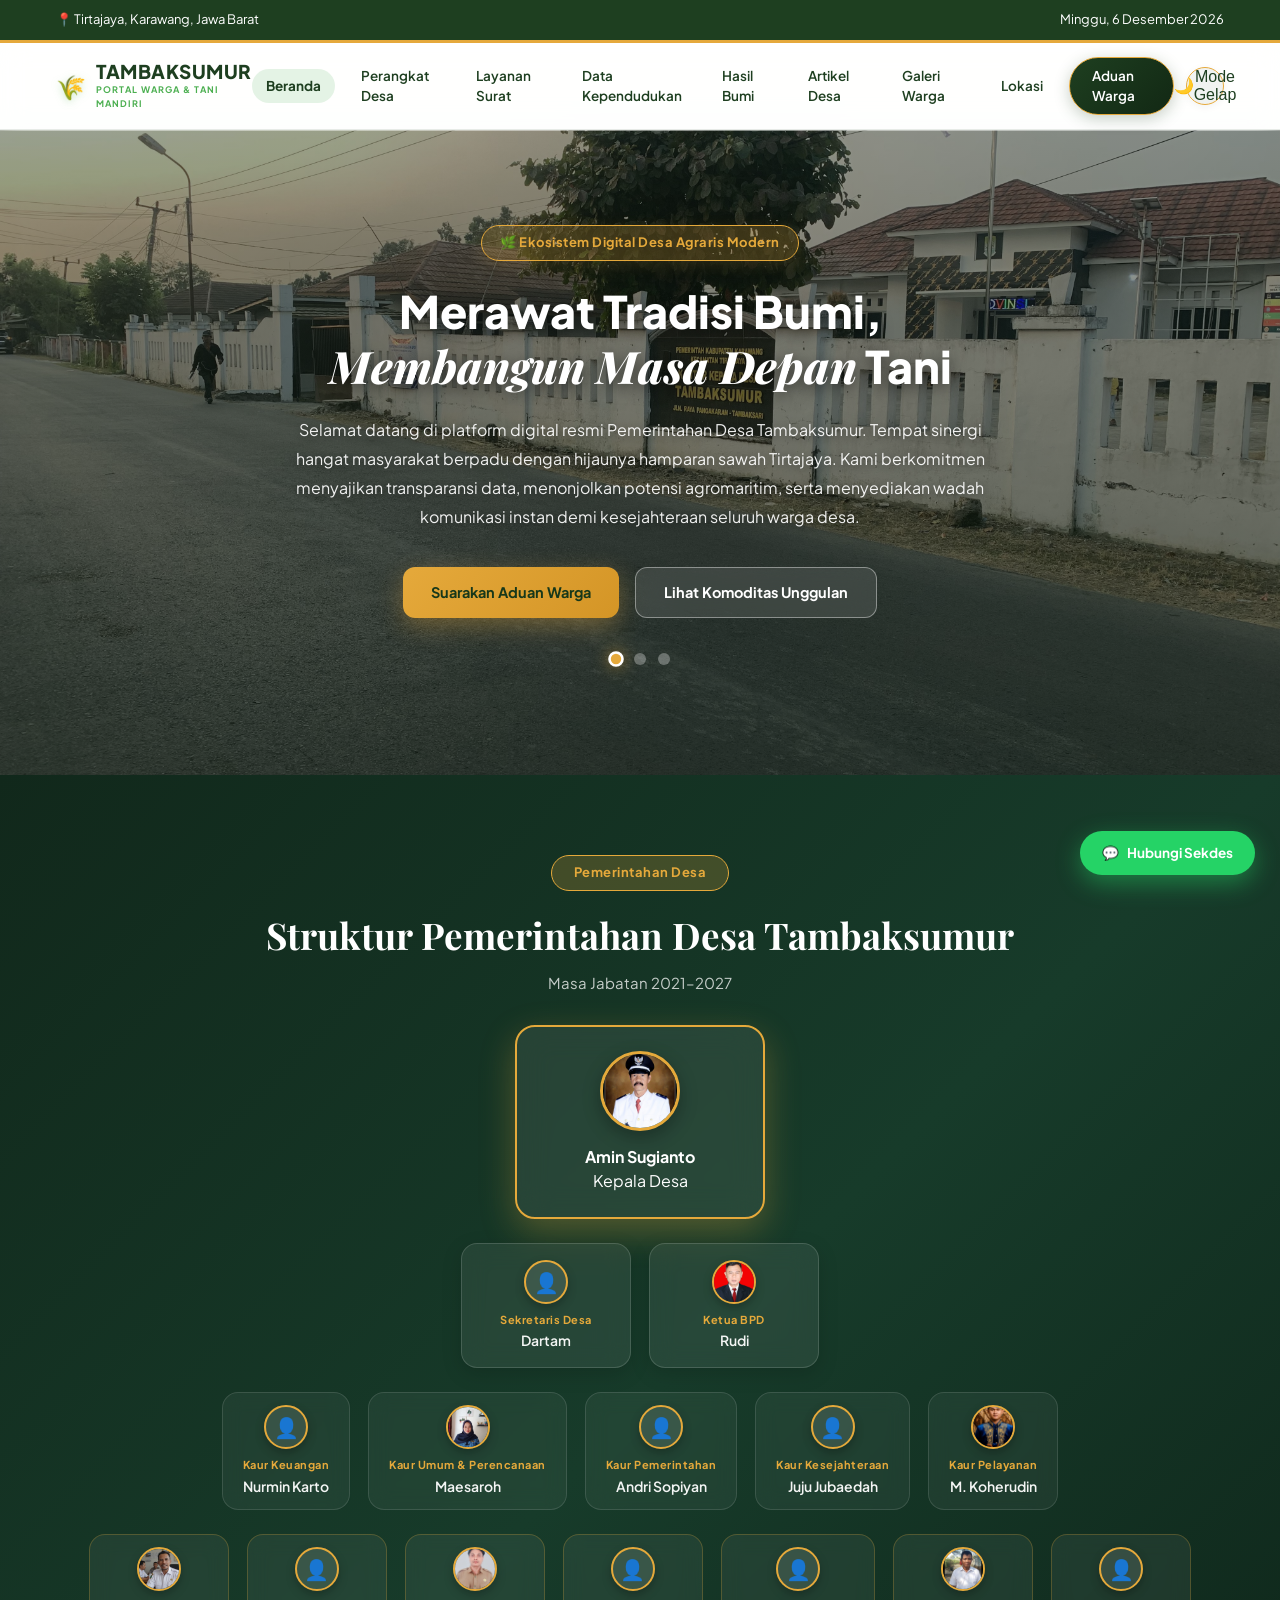
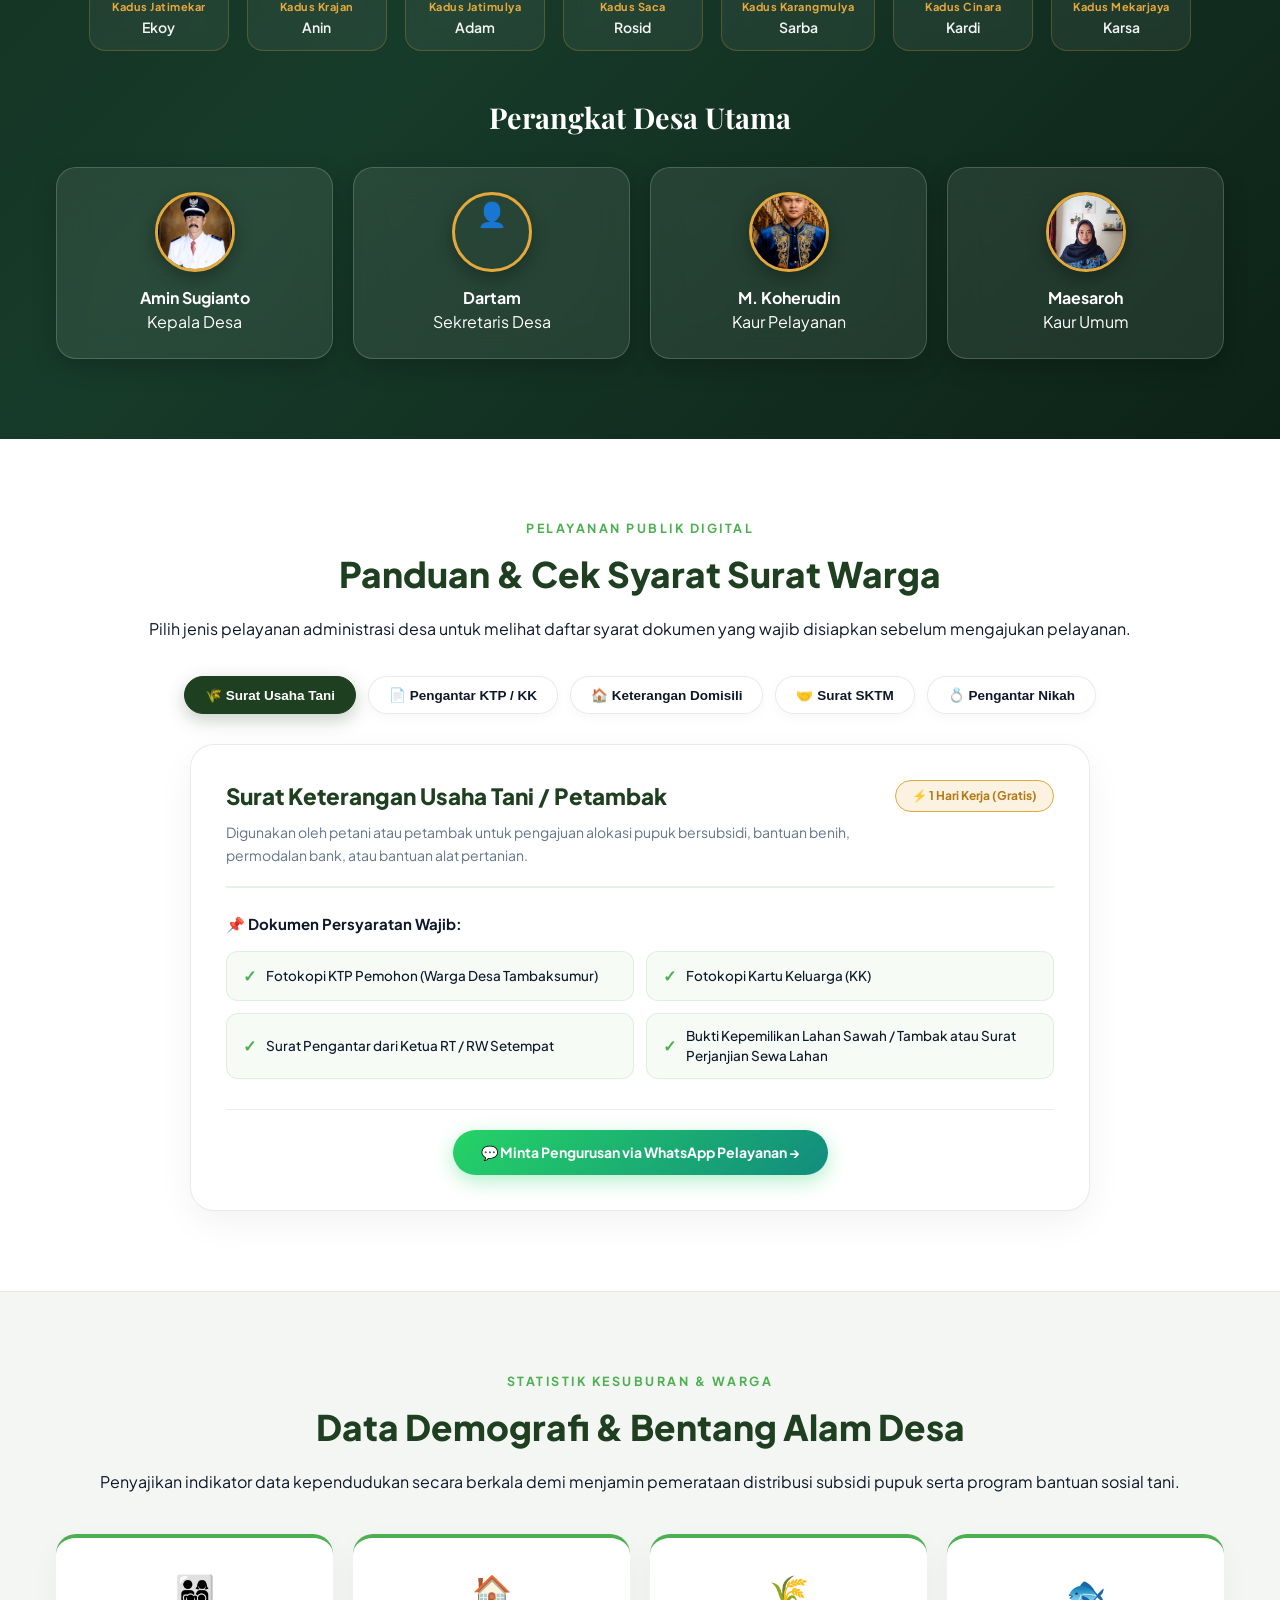
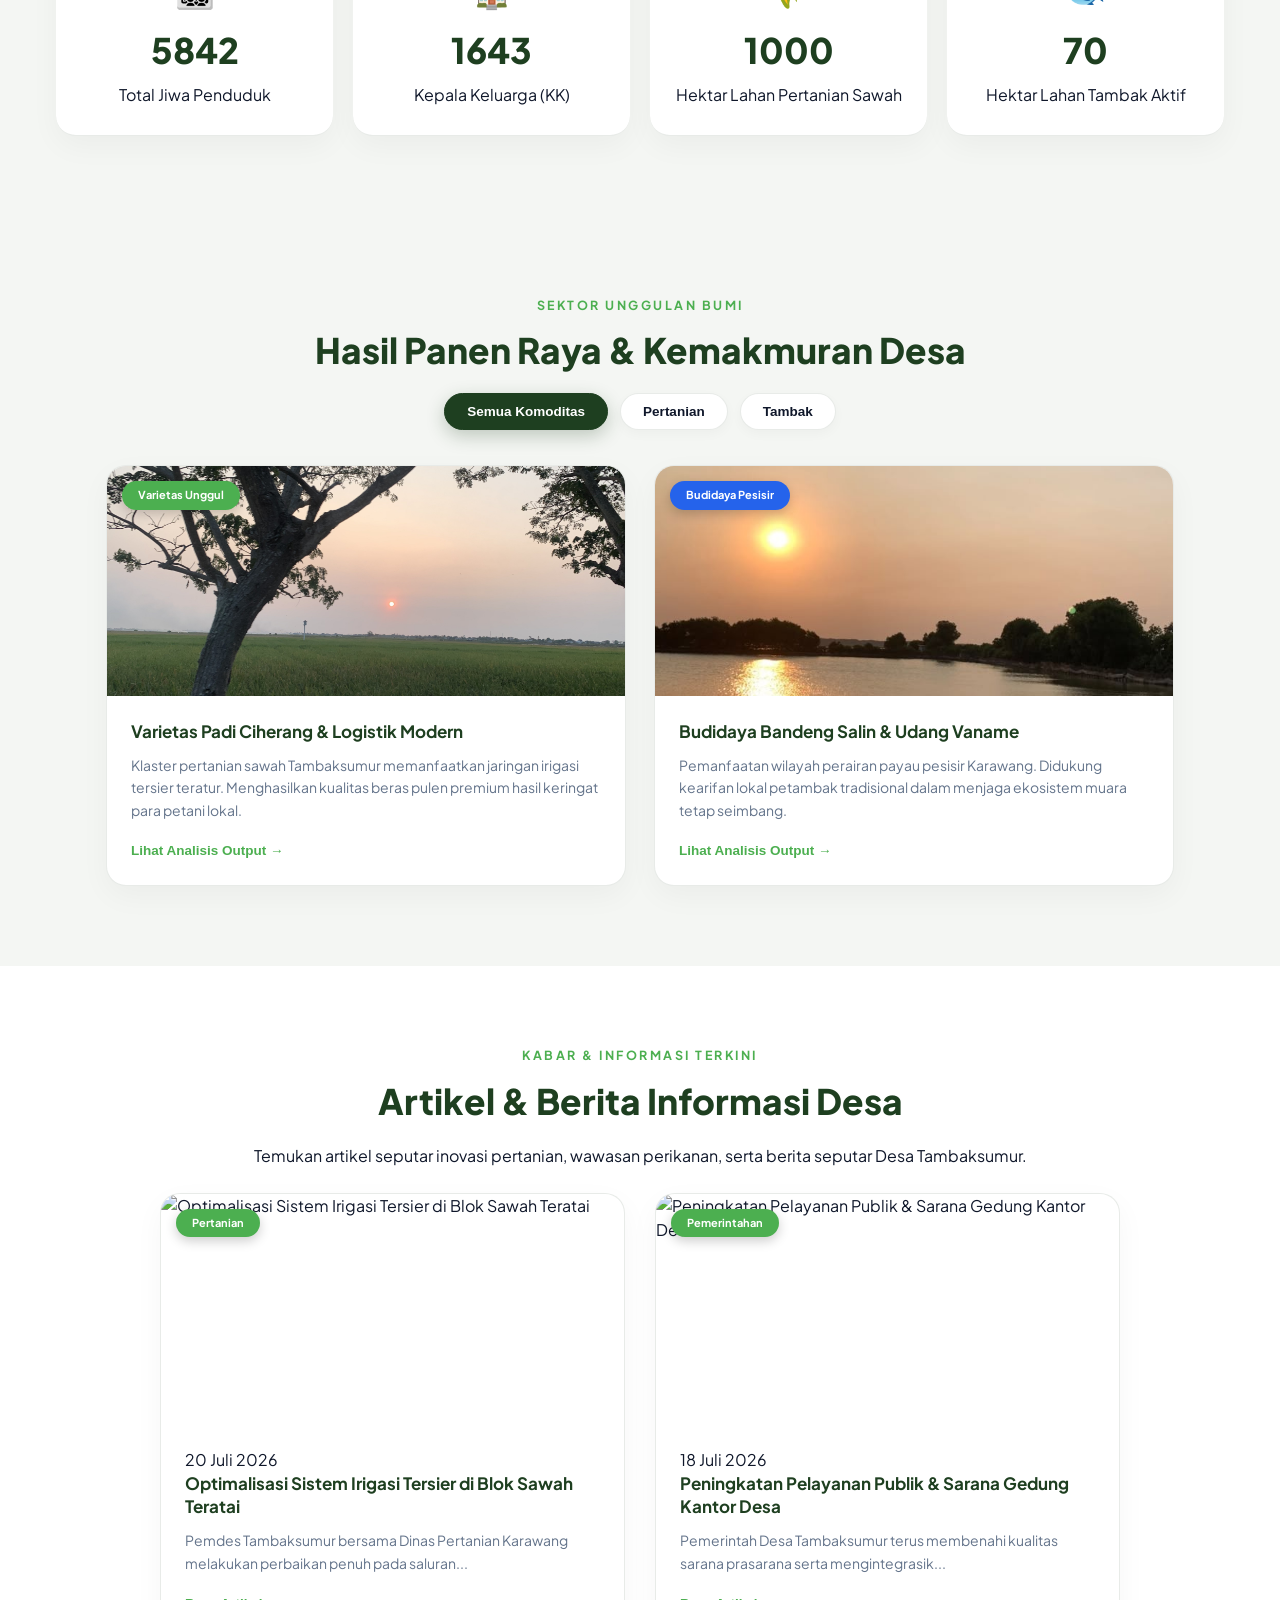
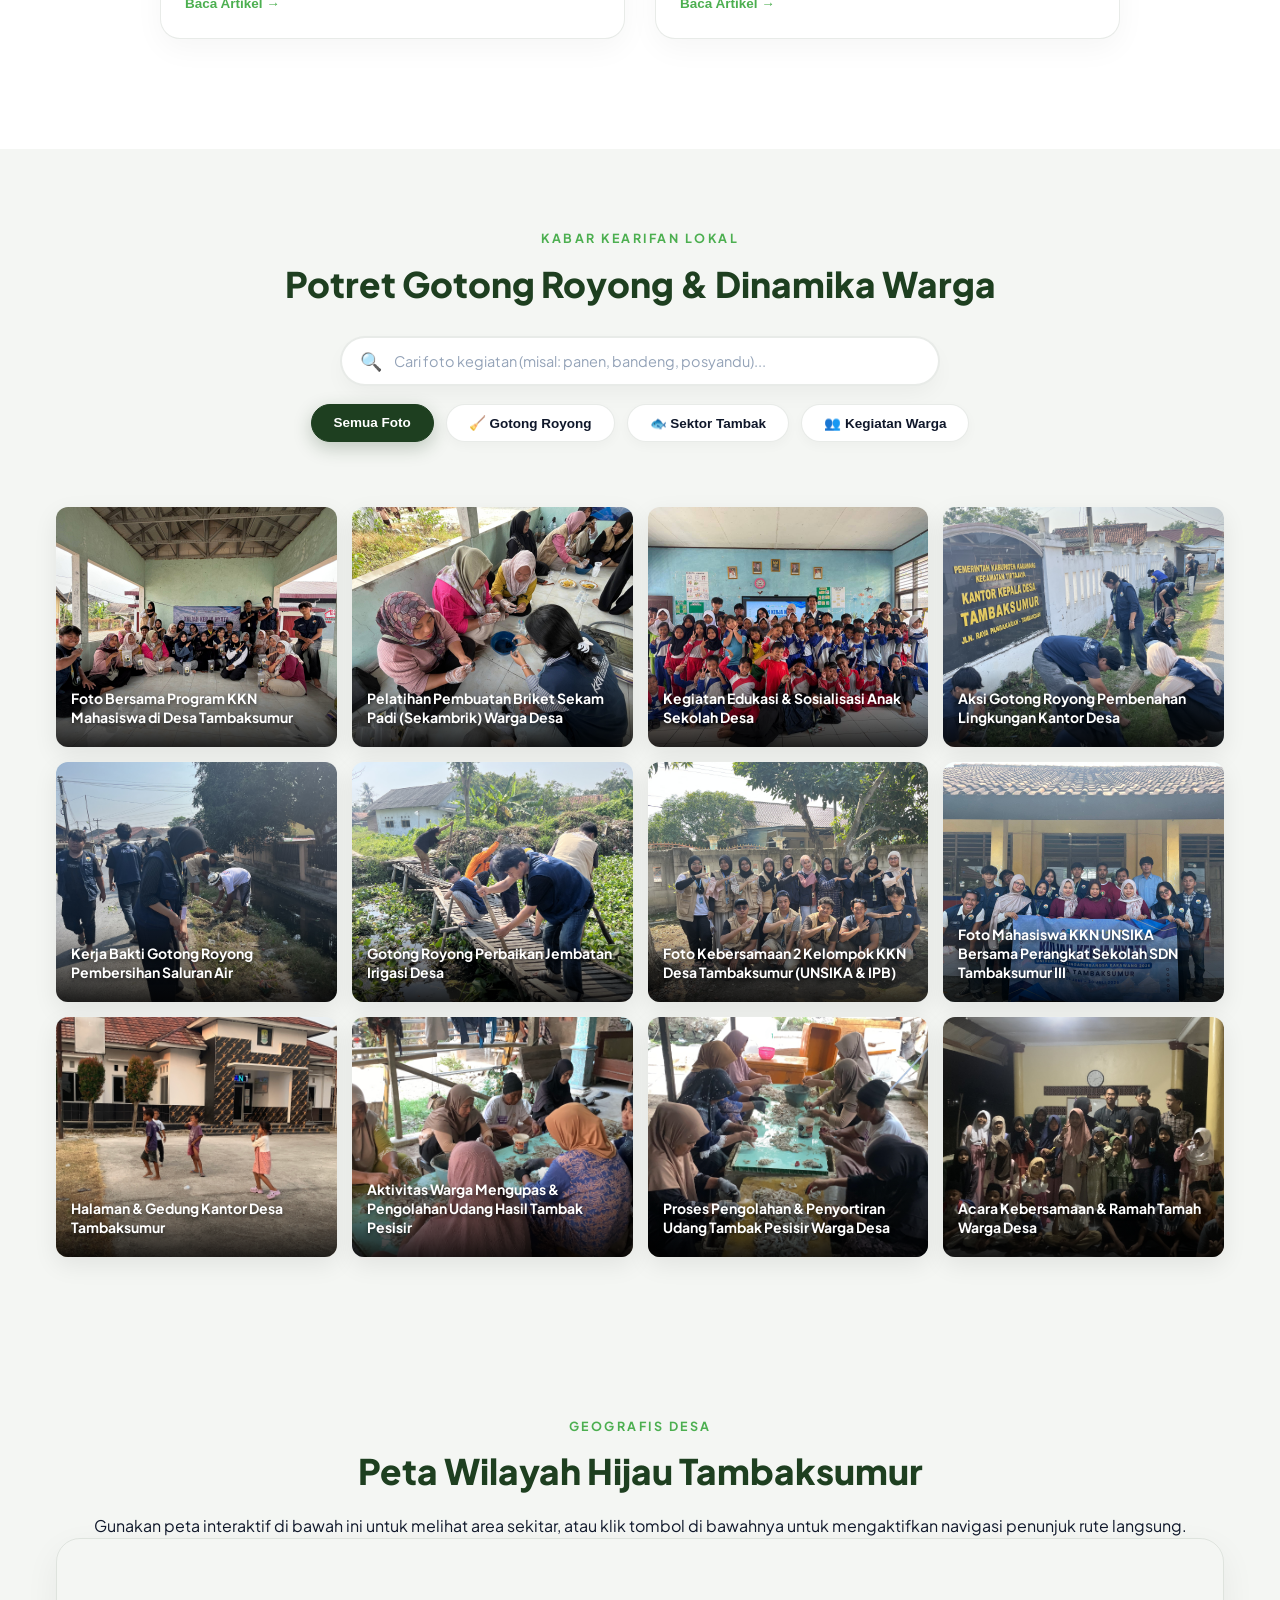
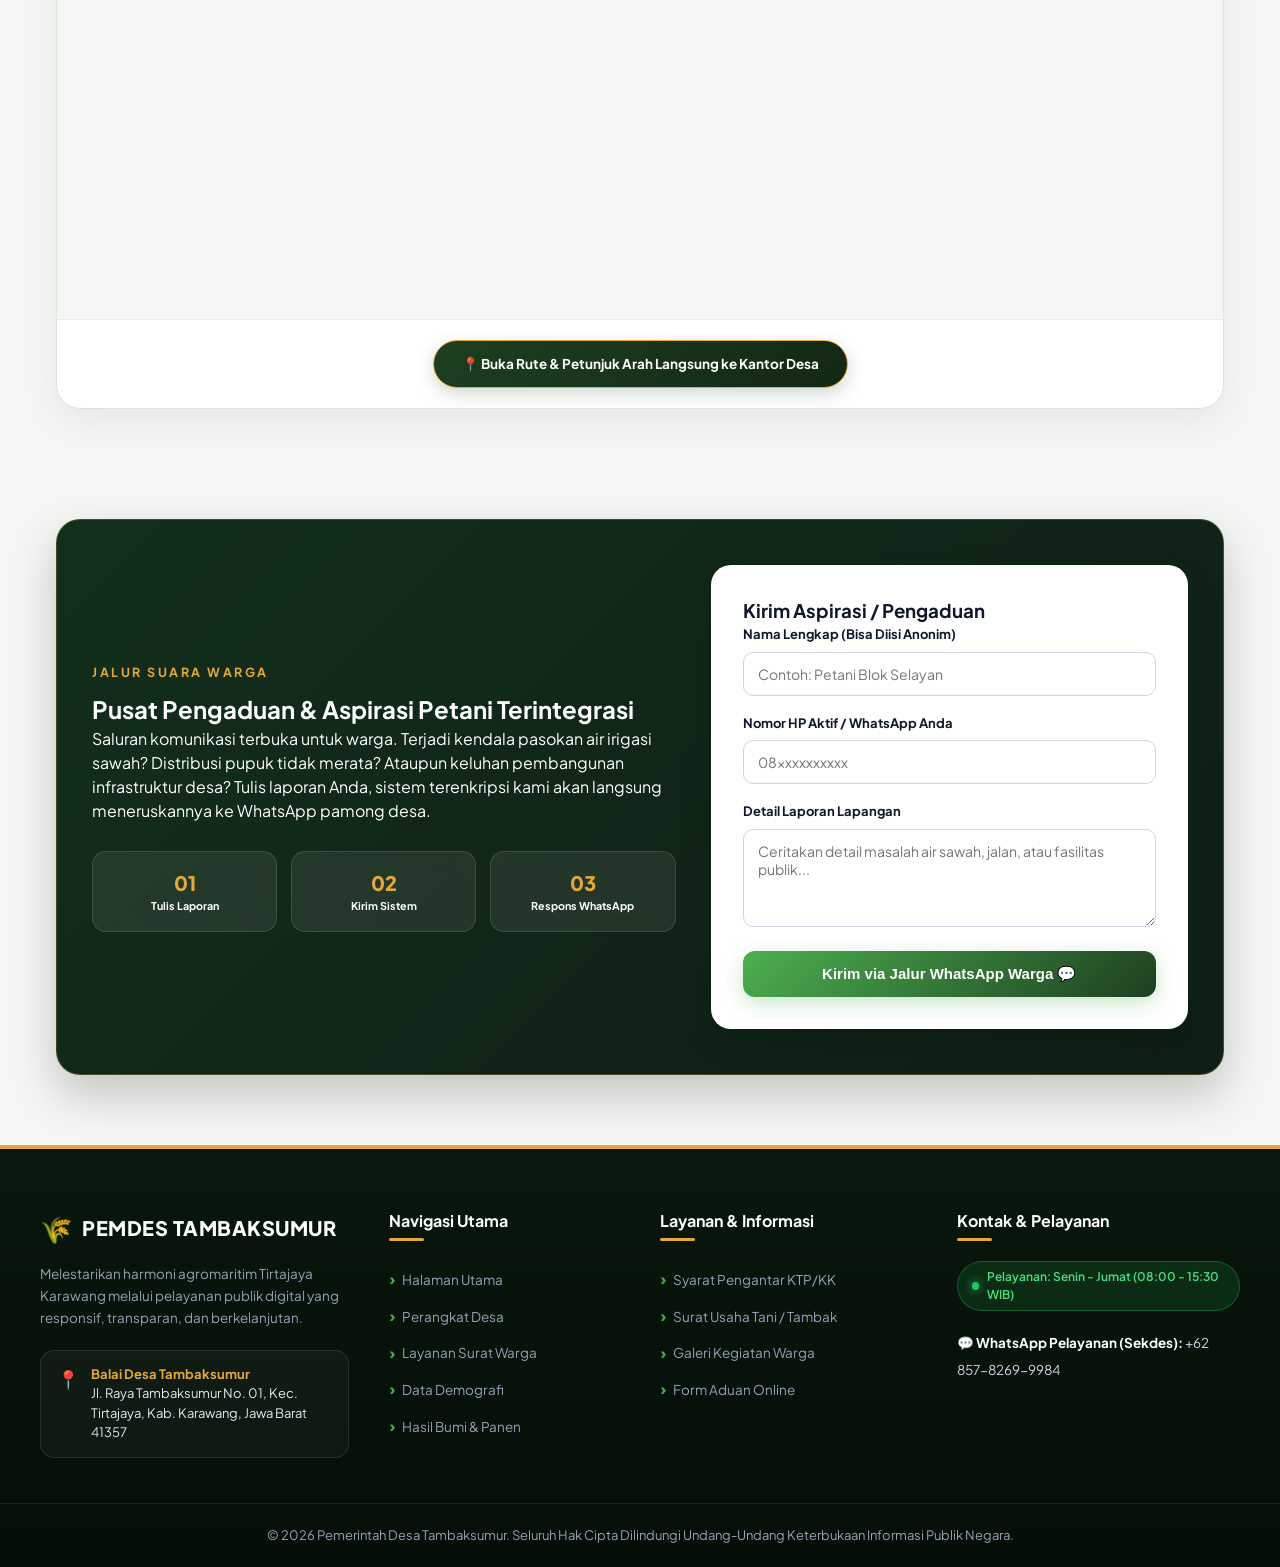
==== index.html @ cfa1c32f "Website Desa Tambaksumur" ====
<!DOCTYPE html>
<html lang="id">
<head>
    <meta charset="UTF-8">
    <meta name="viewport" content="width=device-width, initial-scale=1.0">
    <title>Portal Resmi Desa Tambaksumur Karawang - Informasi & Pelayanan Publik</title>
    <link rel="icon" type="image/png" href="favicon.png">

    <!-- META SEO UTAMA -->
    <meta name="title" content="Portal Resmi Desa Tambaksumur Karawang - Informasi & Pelayanan Publik">
    <meta name="description" content="Website Resmi Pemerintah Desa Tambaksumur, Kecamatan Tirtajaya, Kabupaten Karawang. Informasi pelayanan publik, statistik kependudukan, hasil bumi pertanian & tambak, serta layanan aduan warga instan.">
    <meta name="keywords" content="Desa Tambaksumur, Tambaksumur Tirtajaya, Karawang, Portal Desa, Pemerintah Desa Tambaksumur, Berita Desa, Hasil Tani, Tambak Bandeng, Aduan Warga Karawang">
    <meta name="robots" content="index, follow">
    <meta name="author" content="Pemerintah Desa Tambaksumur">
    <link rel="canonical" href="https://tambaksumur.desa.id/">
    <meta name="theme-color" content="#1e3f20">

    <!-- OPEN GRAPH / FACEBOOK / WHATSAPP -->
    <meta property="og:type" content="website">
    <meta property="og:url" content="https://tambaksumur.desa.id/">
    <meta property="og:title" content="Portal Resmi Desa Tambaksumur Karawang - Mandiri & Berkelanjutan">
    <meta property="og:description" content="Website Resmi Desa Tambaksumur, Tirtajaya, Karawang. Portal layanan warga, potensi pertanian & tambak, serta aduan warga online.">
    <meta property="og:image" content="asset/pesawahan-web desa.jpg">
    <meta property="og:site_name" content="Portal Pemdes Tambaksumur">
    <meta property="og:locale" content="id_ID">

    <!-- TWITTER CARDS -->
    <meta name="twitter:card" content="summary_large_image">
    <meta name="twitter:url" content="https://tambaksumur.desa.id/">
    <meta name="twitter:title" content="Portal Resmi Desa Tambaksumur Karawang">
    <meta name="twitter:description" content="Website Resmi Desa Tambaksumur, Tirtajaya, Karawang. Portal layanan warga, potensi pertanian & tambak, serta aduan warga online.">
    <meta name="twitter:image" content="asset/pesawahan-web desa.jpg">

    <!-- JSON-LD STRUCTURED DATA (SCHEMA.ORG) -->
    <script type="application/ld+json">
    {
      "@context": "https://schema.org",
      "@type": "GovernmentOrganization",
      "name": "Pemerintah Desa Tambaksumur",
      "alternateName": "Pemdes Tambaksumur",
      "url": "https://tambaksumur.desa.id",
      "logo": "https://tambaksumur.desa.id/asset/pesawahan-web%20desa.jpg",
      "description": "Portal resmi Pemerintah Desa Tambaksumur, Kecamatan Tirtajaya, Kabupaten Karawang, Jawa Barat.",
      "address": {
        "@type": "PostalAddress",
        "streetAddress": "Jl. Raya Tambaksumur No. 1",
        "addressLocality": "Tirtajaya",
        "addressRegion": "Karawang",
        "postalCode": "41357",
        "addressCountry": "ID"
      },
      "geo": {
        "@type": "GeoCoordinates",
        "latitude": -6.0645,
        "longitude": 107.2412
      },
      "contactPoint": {
        "@type": "ContactPoint",
        "telephone": "+62-851-5811-0863",
        "contactType": "customer service",
        "availableLanguage": "Indonesian"
      }
    }
    </script>

    <!-- Hubungkan ke CSS Eksternal -->
    <link rel="stylesheet" href="style.css">
    <!-- Google Fonts -->
    <link rel="preconnect" href="https://fonts.googleapis.com">
    <link rel="preconnect" href="https://fonts.gstatic.com" crossorigin>
    <link href="https://fonts.googleapis.com/css2?family=Plus+Jakarta+Sans:wght@300;400;500;600;700;800&family=Playfair+Display:ital,wght@0,600;1,400&display=swap" rel="stylesheet">
</head>
<body>

    <!-- 1. INITIAL PAGE LOADING ANIMATION OVERLAY -->
    <div id="page-loader" class="page-loader-overlay">
        <div class="loader-spinner"></div>
        <p>Memuat Portal Desa Tambaksumur...</p>
    </div>

    <!-- TOP MINI BAR -->
    <div class="top-bar">
        <div class="container container-flex">
            <div class="top-info">
                <span>📍 Tirtajaya, Karawang, Jawa Barat</span>
            </div>
            <div class="top-date" id="live-date">Rabu, 22 Juli 2026</div>
        </div>
    </div>

    <!-- MAIN NAVIGATION (STICKY & DARK MODE TOGGLE) -->
    <nav class="navbar" role="navigation" aria-label="Navigasi Utama">
        <div class="container container-flex">
            <a href="#home" class="logo" style="text-decoration:none;">
                <span class="logo-icon" aria-hidden="true">🌾</span>
                <div class="logo-text">
                    <span class="title">TAMBAKSUMUR</span>
                    <span class="subtitle">PORTAL WARGA & TANI MANDIRI</span>
                </div>
            </a>

            <!-- TOMBOL HAMBURGER MOBILE MENU -->
            <button class="hamburger-menu" id="hamburger-btn" aria-label="Toggle Menu Navigasi" aria-expanded="false" aria-controls="nav-menu">
                <span></span>
                <span></span>
                <span></span>
            </button>

            <ul class="nav-links" id="nav-menu">
                <li class="mobile-drawer-header display-mobile-only">
                    <div class="drawer-brand">
                        <span class="drawer-logo-icon">🌾</span>
                        <div class="drawer-brand-text">
                            <strong>PEMDES TAMBAKSUMUR</strong>
                            <small>Portal Warga & Tani Mandiri</small>
                        </div>
                    </div>
                </li>
                <li><a href="#home" class="nav-item active"><span class="nav-icon-sm">🏠</span> Beranda</a></li>
                <li><a href="#perangkat" class="nav-item"><span class="nav-icon-sm">👥</span> Perangkat Desa</a></li>
                <li><a href="#layanan" class="nav-item"><span class="nav-icon-sm">📜</span> Layanan Surat</a></li>
                <li><a href="#demografi" class="nav-item"><span class="nav-icon-sm">📊</span> Data Kependudukan</a></li>
                <li><a href="#potensi" class="nav-item"><span class="nav-icon-sm">🌾</span> Hasil Bumi</a></li>
                <li><a href="#artikel" class="nav-item"><span class="nav-icon-sm">📰</span> Artikel Desa</a></li>
                <li><a href="#kegiatan" class="nav-item"><span class="nav-icon-sm">🖼️</span> Galeri Warga</a></li>
                <li><a href="#maps-location" class="nav-item"><span class="nav-icon-sm">📍</span> Lokasi</a></li>
                <li><a href="#aduan" class="nav-item btn-nav-cta"><span class="nav-icon-sm">💬</span> Aduan Warga</a></li>
                <li class="dark-mode-item">
                    <button id="dark-mode-toggle" class="btn-dark-mode" aria-label="Toggle Dark Mode">
                        <span class="theme-icon">🌙</span> <span class="theme-text-lbl">Mode Gelap</span>
                    </button>
                </li>
            </ul>
        </div>
    </nav>



    <!-- MAIN CONTENT FOR SEO SEMANTICS -->
    <main>
    <!-- HERO SECTION WITH DYNAMIC SLIDER BACKGROUND -->
    <header id="home" class="hero-advanced">
        <div class="hero-slider-bg">
            <div class="hero-slide active" style="background-image: url('asset/hero-1.jpg');"></div>
            <div class="hero-slide" style="background-image: url('asset/hero-2.jpg');"></div>
            <div class="hero-slide" style="background-image: url('asset/hero-3.jpg');"></div>
            <div class="hero-overlay"></div>
        </div>

        <div class="container hero-content-relative">
            <div class="hero-grid">
                <div class="hero-main-text">
                    <div class="badge-advanced">🌿 Ekosistem Digital Desa Agraris Modern</div>
                    <h1>Merawat Tradisi Bumi, <br><span class="text-serif">Membangun Masa Depan</span> Tani</h1>
                    <p>Selamat datang di platform digital resmi Pemerintahan Desa Tambaksumur. Tempat sinergi hangat masyarakat berpadu dengan hijaunya hamparan sawah Tirtajaya. Kami berkomitmen menyajikan transparansi data, menonjolkan potensi agromaritim, serta menyediakan wadah komunikasi instan demi kesejahteraan seluruh warga desa.</p>
                    <div class="hero-actions-advanced">
                        <a href="#aduan" class="btn-adv btn-adv-primary">Suarakan Aduan Warga</a>
                        <a href="#potensi" class="btn-adv btn-adv-secondary">Lihat Komoditas Unggulan</a>
                    </div>
                </div>
                

            </div>

            <!-- Slider Indicator Dots & Controls -->
            <div class="hero-slider-indicators">
                <span class="hero-dot active" onclick="setHeroSlide(0)"></span>
                <span class="hero-dot" onclick="setHeroSlide(1)"></span>
                <span class="hero-dot" onclick="setHeroSlide(2)"></span>
            </div>
        </div>
    </header>

    <!-- STRUKTUR ORGANISASI PERANGKAT DESA -->
    <section id="perangkat" class="section-perangkat-tree">
        <div class="container">
            <div class="text-center" style="margin-bottom: 30px;">
                <span class="tree-pill-badge">Pemerintahan Desa</span>
                <h2 class="tree-main-title">Struktur Pemerintahan Desa Tambaksumur</h2>
                <p class="tree-sub-title">Masa Jabatan 2021–2027</p>
                <div class="tree-divider-dot"><span></span></div>
            </div>

            <div class="tree-container">
                <!-- Level 1: Kades -->
                <div class="tree-level level-top">
                    <div class="tree-card card-kades" onclick="openPerangkatModal('Amin Sugianto', 'Kepala Desa (Kades)', 'Memimpin penyelenggaraan pemerintahan desa, membina kehidupan masyarakat, serta menjaga stabilitas ketahanan pangan klaster agromaritim.', 'asset/kades-amin-sugianto.jpg', '0857-1574-5591')">
                        <div class="tree-avatar">
                            <img src="asset/kades-amin-sugianto.jpg" alt="Foto Amin Sugianto">
                        </div>
                        <h4>Amin Sugianto</h4>
                        <span class="role-sub">Kepala Desa</span>
                    </div>
                </div>

                <!-- Level 2: Sekdes & BPD -->
                <div class="tree-level level-mid-2">
                    <div class="tree-box-small" onclick="openPerangkatModal('Dartam', 'Sekretaris Desa (Sekdes)', 'Bertanggung jawab atas administrasi umum, penyusunan anggaran desa, serta integrasi sistem birokrasi digital online.', '', '0857-8269-9984')">
                        <div class="tree-box-avatar"><span class="placeholder-icon">👤</span></div>
                        <span class="role-head">Sekretaris Desa</span>
                        <h5 class="person-name">Dartam</h5>
                    </div>
                    <div class="tree-box-small" onclick="openPerangkatModal('Rudi', 'Ketua BPD', 'Memimpin fungsi legislasi desa, pengawasan kinerja pemerintah desa, serta penampungan aspirasi warga.', 'asset/ketua-bpd.jpg', '0856-7637-379')">
                        <div class="tree-box-avatar"><img src="asset/ketua-bpd.jpg" alt="Foto Rudi"></div>
                        <span class="role-head">Ketua BPD</span>
                        <h5 class="person-name">Rudi</h5>
                    </div>
                </div>

                <!-- Level 3: Kaur & Kasi -->
                <div class="tree-level level-mid-3">
                    <div class="tree-box-tiny" onclick="openPerangkatModal('Nurmin Karto', 'Kaur Keuangan', 'Mengelola urusan administrasi keuangan desa, pelaporan pajak, serta transparansi dana desa secara akuntabel.', '', '0857-1606-0378')">
                        <div class="tree-box-avatar"><span class="placeholder-icon">👤</span></div>
                        <span class="role-head">Kaur Keuangan</span>
                        <h5 class="person-name">Nurmin Karto</h5>
                    </div>
                    <div class="tree-box-tiny" onclick="openPerangkatModal('Maesaroh', 'Kaur Umum & Perencanaan', 'Menyusun rencana pembangunan jangka menengah desa (RPJMDes) serta pemetaan infrastruktur pertanian.', 'asset/kaur-umum.jpg', '0857-1800-8598')">
                        <div class="tree-box-avatar"><img src="asset/kaur-umum.jpg" alt="Foto Maesaroh"></div>
                        <span class="role-head">Kaur Umum & Perencanaan</span>
                        <h5 class="person-name">Maesaroh</h5>
                    </div>
                    <div class="tree-box-tiny" onclick="openPerangkatModal('Andri Sopiyan', 'Kaur Pemerintahan', 'Mengelola urusan administrasi tata pemerintahan desa dan ketertiban.', '', '0858-4634-4375')">
                        <div class="tree-box-avatar"><span class="placeholder-icon">👤</span></div>
                        <span class="role-head">Kaur Pemerintahan</span>
                        <h5 class="person-name">Andri Sopiyan</h5>
                    </div>
                    <div class="tree-box-tiny" onclick="openPerangkatModal('Juju Jubaedah', 'Kaur Kesejahteraan', 'Mengelola program bantuan sosial dan kesejahteraan warga tani.', '', '0815-7462-6369')">
                        <div class="tree-box-avatar"><span class="placeholder-icon">👤</span></div>
                        <span class="role-head">Kaur Kesejahteraan</span>
                        <h5 class="person-name">Juju Jubaedah</h5>
                    </div>
                    <div class="tree-box-tiny" onclick="openPerangkatModal('M. Koherudin', 'Kaur Pelayanan', 'Melayani kebutuhan administrasi dan kependudukan warga desa.', 'asset/kaur-pelayanan.jpg', '0857-1800-6193')">
                        <div class="tree-box-avatar"><img src="asset/kaur-pelayanan.jpg" alt="Foto M. Koherudin"></div>
                        <span class="role-head">Kaur Pelayanan</span>
                        <h5 class="person-name">M. Koherudin</h5>
                    </div>
                </div>

                <!-- Level 4: 7 Wilayah Kadus (Kepala Dusun) -->
                <div class="tree-level level-bottom">
                    <div class="tree-box-tiny box-dusun" onclick="openPerangkatModal('Ekoy', 'Kadus Jatimekar', 'Mengayomi dan memimpin pelayanan kependudukan serta pembangunan wilayah Dusun Jatimekar.', 'asset/kadus-jatimekar.jpg', '0857-1010-7166')">
                        <div class="tree-box-avatar"><img src="asset/kadus-jatimekar.jpg" alt="Foto Ekoy"></div>
                        <span class="role-head">Kadus Jatimekar</span>
                        <h5 class="person-name">Ekoy</h5>
                    </div>
                    <div class="tree-box-tiny box-dusun" onclick="openPerangkatModal('Anin', 'Kadus Krajan', 'Mengayomi dan memimpin pelayanan kependudukan serta pembangunan wilayah Dusun Krajan.', '', '0857-1673-3255')">
                        <div class="tree-box-avatar"><span class="placeholder-icon">👤</span></div>
                        <span class="role-head">Kadus Krajan</span>
                        <h5 class="person-name">Anin</h5>
                    </div>
                    <div class="tree-box-tiny box-dusun" onclick="openPerangkatModal('Adam', 'Kadus Jatimulya', 'Mengayomi dan memimpin pelayanan kependudukan serta pembangunan wilayah Dusun Jatimulya.', 'asset/kadus-jatimulya.jpg', '0856-9168-9659')">
                        <div class="tree-box-avatar"><img src="asset/kadus-jatimulya.jpg" alt="Foto Adam"></div>
                        <span class="role-head">Kadus Jatimulya</span>
                        <h5 class="person-name">Adam</h5>
                    </div>
                    <div class="tree-box-tiny box-dusun" onclick="openPerangkatModal('Rosid', 'Kadus Saca', 'Mengayomi dan memimpin pelayanan kependudukan serta pembangunan wilayah Dusun Saca.', '', '0857-7096-4402')">
                        <div class="tree-box-avatar"><span class="placeholder-icon">👤</span></div>
                        <span class="role-head">Kadus Saca</span>
                        <h5 class="person-name">Rosid</h5>
                    </div>
                    <div class="tree-box-tiny box-dusun" onclick="openPerangkatModal('Sarba', 'Kadus Karangmulya', 'Mengayomi dan memimpin pelayanan kependudukan serta pembangunan wilayah Dusun Karangmulya.', '', '0858-7076-9436')">
                        <div class="tree-box-avatar"><span class="placeholder-icon">👤</span></div>
                        <span class="role-head">Kadus Karangmulya</span>
                        <h5 class="person-name">Sarba</h5>
                    </div>
                    <div class="tree-box-tiny box-dusun" onclick="openPerangkatModal('Kardi', 'Kadus Cinara', 'Mengayomi dan memimpin pelayanan kependudukan serta pembangunan wilayah Dusun Cinara.', 'asset/kadus-cinara.jpg', '0857-1016-9023')">
                        <div class="tree-box-avatar"><img src="asset/kadus-cinara.jpg" alt="Foto Kardi"></div>
                        <span class="role-head">Kadus Cinara</span>
                        <h5 class="person-name">Kardi</h5>
                    </div>
                    <div class="tree-box-tiny box-dusun" onclick="openPerangkatModal('Karsa', 'Kadus Mekarjaya', 'Mengayomi dan memimpin pelayanan kependudukan serta pembangunan wilayah Dusun Mekarjaya.', '', '0815-7481-8160')">
                        <div class="tree-box-avatar"><span class="placeholder-icon">👤</span></div>
                        <span class="role-head">Kadus Mekarjaya</span>
                        <h5 class="person-name">Karsa</h5>
                    </div>
                </div>
            </div>

            <div class="perangkat-bottom-section">
                <h3 class="tree-secondary-title text-center">Perangkat Desa Utama</h3>
                
                <div class="perangkat-cards-row">
                    <div class="tree-card card-horizontal" onclick="openPerangkatModal('Amin Sugianto', 'Kepala Desa', 'Memimpin penyelenggaraan pemerintahan desa.', 'asset/kades-amin-sugianto.jpg', '0857-1574-5591')">
                        <div class="tree-avatar avatar-sm">
                            <img src="asset/kades-amin-sugianto.jpg" alt="Foto Amin Sugianto">
                        </div>
                        <h4>Amin Sugianto</h4>
                        <span class="role-sub">Kepala Desa</span>
                    </div>

                    <div class="tree-card card-horizontal" onclick="openPerangkatModal('Dartam', 'Sekretaris Desa', 'Bertanggung jawab atas administrasi umum dan pelayanan desa.', '', '0857-8269-9984')">
                        <div class="tree-avatar avatar-sm">
                            <span style="font-size:24px;">👤</span>
                        </div>
                        <h4>Dartam</h4>
                        <span class="role-sub">Sekretaris Desa</span>
                    </div>

                    <div class="tree-card card-horizontal" onclick="openPerangkatModal('M. Koherudin', 'Kaur Pelayanan', 'Melayani kebutuhan administrasi dan kependudukan warga.', 'asset/kaur-pelayanan.jpg', '0857-1800-6193')">
                        <div class="tree-avatar avatar-sm">
                            <img src="asset/kaur-pelayanan.jpg" alt="Foto M. Koherudin">
                        </div>
                        <h4>M. Koherudin</h4>
                        <span class="role-sub">Kaur Pelayanan</span>
                    </div>

                    <div class="tree-card card-horizontal" onclick="openPerangkatModal('Maesaroh', 'Kaur Umum & Perencanaan', 'Bertanggung jawab atas administrasi umum dan perencanaan desa.', 'asset/kaur-umum.jpg', '0857-1800-8598')">
                        <div class="tree-avatar avatar-sm">
                            <img src="asset/kaur-umum.jpg" alt="Foto Maesaroh">
                        </div>
                        <h4>Maesaroh</h4>
                        <span class="role-sub">Kaur Umum</span>
                    </div>
                </div>
            </div>
        </div>
    </section>

    <!-- POP-UP MODAL PROFIL PERANGKAT -->
    <div id="perangkat-modal" class="modal-backdrop display-none">
        <div class="modal-content animate-zoom">
            <span class="close-modal-btn" onclick="closePerangkatModal()">&times;</span>
            <div class="modal-grid">
                <img id="p-modal-img" src="" alt="Foto Aparatur">
                <div class="modal-text-side">
                    <span id="p-modal-role" class="role-badge kades-tag" style="display:inline-block; margin-bottom:8px;">Jabatan</span>
                    <h3 id="p-modal-name">Nama Perangkat</h3>
                    <p id="p-modal-desc" style="font-size: 14px; color: #64748b; margin-bottom: 0;">Deskripsi...</p>
                    <div id="p-modal-phone"></div>
                </div>
            </div>
        </div>
    </div>

    <!-- LAYANAN MANDIRI & CEK SYARAT SURAT WARGA ONLINE -->
    <section id="layanan" class="section-layanan">
        <div class="container">
            <div class="section-header text-center">
                <span class="pre-title">PELAYANAN PUBLIK DIGITAL</span>
                <h2>Panduan & Cek Syarat Surat Warga</h2>
                <p class="section-desc">Pilih jenis pelayanan administrasi desa untuk melihat daftar syarat dokumen yang wajib disiapkan sebelum mengajukan pelayanan.</p>
            </div>

            <div class="layanan-tabs-wrapper">
                <button class="layanan-tab-btn active" onclick="switchLayananTab('tani')">🌾 Surat Usaha Tani</button>
                <button class="layanan-tab-btn" onclick="switchLayananTab('ktp')">📄 Pengantar KTP / KK</button>
                <button class="layanan-tab-btn" onclick="switchLayananTab('domisili')">🏠 Keterangan Domisili</button>
                <button class="layanan-tab-btn" onclick="switchLayananTab('sktm')">🤝 Surat SKTM</button>
                <button class="layanan-tab-btn" onclick="switchLayananTab('nikah')">💍 Pengantar Nikah</button>
            </div>

            <div class="layanan-card-content" id="layanan-detail-box">
                <!-- Content generated via JavaScript -->
            </div>
        </div>
    </section>

    <!-- DATA DEMOGRAFI & COUNTER ANIMATION -->
    <section id="demografi" class="section-dashboard">
        <div class="container">
            <div class="section-header text-center">
                <span class="pre-title">STATISTIK KESUBURAN & WARGA</span>
                <h2>Data Demografi & Bentang Alam Desa</h2>
                <p class="section-desc">Penyajikan indikator data kependudukan secara berkala demi menjamin pemerataan distribusi subsidi pupuk serta program bantuan sosial tani.</p>
            </div>
            
            <div class="stats-complex-grid">
                <div class="stat-box-advanced border-green">
                    <div class="stat-icon-wrapper">👨‍👩‍👧‍👦</div>
                    <h3 class="counter-init" data-target="5842">0</h3>
                    <p class="stat-label">Total Jiwa Penduduk</p>
                </div>
                <div class="stat-box-advanced border-blue">
                    <div class="stat-icon-wrapper">🏠</div>
                    <h3 class="counter-init" data-target="1643">0</h3>
                    <p class="stat-label">Kepala Keluarga (KK)</p>
                </div>
                <div class="stat-box-advanced border-orange">
                    <div class="stat-icon-wrapper">🌾</div>
                    <h3 class="counter-init" data-target="1000">0</h3>
                    <p class="stat-label">Hektar Lahan Pertanian Sawah</p>
                </div>
                <div class="stat-box-advanced border-cyan">
                    <div class="stat-icon-wrapper">🐟</div>
                    <h3 class="counter-init" data-target="70">0</h3>
                    <p class="stat-label">Hektar Lahan Tambak Aktif</p>
                </div>
            </div>
        </div>
    </section>

    <!-- SEKTOR POTENSI -->
    <section id="potensi" class="section-potensi">
        <div class="container">
            <div class="section-header text-center">
                <span class="pre-title">SEKTOR UNGGULAN BUMI</span>
                <h2>Hasil Panen Raya & Kemakmuran Desa</h2>
            </div>
            
            <div class="filter-tabs-container">
                <button class="filter-btn active" data-filter="all">Semua Komoditas</button>
                <button class="filter-btn" data-filter="sawah">Pertanian</button>
                <button class="filter-btn" data-filter="tambak">Tambak</button>
            </div>
            
            <div class="potensi-flex-layout">
                <div class="potensi-card-complex" data-category="sawah">
                    <div class="potensi-badge bg-green-tag">Varietas Unggul</div>
                    <div class="potensi-img-zoom">
                        <img src="asset/sawah.jpg" alt="Lahan Sawah Desa Tambaksumur">
                    </div>
                    <div class="potensi-body-complex">
                        <h3>Varietas Padi Ciherang & Logistik Modern</h3>
                        <p>Klaster pertanian sawah Tambaksumur memanfaatkan jaringan irigasi tersier teratur. Menghasilkan kualitas beras pulen premium hasil keringat para petani lokal.</p>
                        <button class="btn-card-action" onclick="showPotensiDetail('sawah')">Lihat Analisis Output &rarr;</button>
                    </div>
                </div>

                <div class="potensi-card-complex" data-category="tambak">
                    <div class="potensi-badge bg-blue-tag">Budidaya Pesisir</div>
                    <div class="potensi-img-zoom">
                        <img src="asset/tambak.jpg" alt="Budidaya Udang dan Bandeng">
                    </div>
                    <div class="potensi-body-complex">
                        <h3>Budidaya Bandeng Salin & Udang Vaname</h3>
                        <p>Pemanfaatan wilayah perairan payau pesisir Karawang. Didukung kearifan lokal petambak tradisional dalam menjaga ekosistem muara tetap seimbang.</p>
                        <button class="btn-card-action" onclick="showPotensiDetail('tambak')">Lihat Analisis Output &rarr;</button>
                    </div>
                </div>
            </div>

            <div id="potensi-dynamic-output" class="dynamic-output-box display-none"></div>


        </div>
    </section>

    <!-- ARTIKEL DESA (SEARCH, SKELETON LOADING & PAGINATION) -->
    <section id="artikel" class="section-potensi" style="background-color: var(--white);">
        <div class="container">
            <div class="section-header text-center">
                <span class="pre-title">KABAR & INFORMASI TERKINI</span>
                <h2>Artikel & Berita Informasi Desa</h2>
                <p class="section-desc">Temukan artikel seputar inovasi pertanian, wawasan perikanan, serta berita seputar Desa Tambaksumur.</p>
            </div>

            <!-- CONTAINER SKELETON LOADING -->
            <div id="skeleton-container" class="artikel-grid-4col display-none">
                <div class="skeleton-card"><div class="skeleton-img"></div><div class="skeleton-line"></div><div class="skeleton-line short"></div></div>
                <div class="skeleton-card"><div class="skeleton-img"></div><div class="skeleton-line"></div><div class="skeleton-line short"></div></div>
            </div>

            <!-- GRID ARTIKEL DINAMIS -->
            <div id="artikel-render-grid" class="artikel-grid-4col"></div>

            <!-- PAGINATION CONTROL ARTIKEL -->
            <div id="pagination-container" class="pagination-wrapper text-center"></div>
        </div>
    </section>

    <!-- POP-UP MODAL ARTIKEL FULL & SOSIAL SHARE -->
    <div id="artikel-modal" class="modal-backdrop display-none">
        <div class="modal-content animate-zoom" style="max-width: 700px;">
            <span class="close-modal-btn" onclick="closeArtikelModal()">&times;</span>
            <div style="padding: 30px; max-height: 80vh; overflow-y: auto;">
                <span id="art-modal-category" class="role-badge kades-tag" style="display: inline-block; margin-bottom: 10px;">Kategori</span>
                <span id="art-modal-date" class="date-tag" style="display: block; margin-bottom: 10px;">Tanggal</span>
                <h3 id="art-modal-title" style="color: var(--primary-earth); margin-bottom: 15px; font-size: 22px;">Judul Artikel</h3>
                <img id="art-modal-img" src="" alt="Foto Artikel" style="width: 100%; height: 260px; object-fit: cover; border-radius: 12px; margin-bottom: 15px;">
                <p id="art-modal-content" style="color: #475569; line-height: 1.8; font-size: 14px; margin-bottom: 20px;">
                    Isi detail artikel...
                </p>

                <!-- SHARE TO SOCIAL MEDIA -->
                <div class="share-box-wrapper">
                    <strong>Bagikan Artikel Ini:</strong>
                    <div class="share-buttons">
                        <button id="btn-share-wa" class="btn-share wa">💬 WhatsApp</button>
                        <button id="btn-share-fb" class="btn-share fb">📘 Facebook</button>
                    </div>
                </div>
            </div>
        </div>
    </div>

    <!-- GALERI & LIGHTBOX -->
    <section id="kegiatan" class="section-kegiatan">
        <div class="container">
            <div class="section-header text-center">
                <span class="pre-title">KABAR KEARIFAN LOKAL</span>
                <h2>Potret Gotong Royong & Dinamika Warga</h2>
            </div>

            <!-- TOOLBAR GALERI LUXURY & INTERAKTIF -->
            <div class="galeri-toolbar-luxury">
                <div class="search-galeri-modern">
                    <div class="search-input-inner">
                        <span class="search-badge-icon">🔍</span>
                        <input type="text" id="input-search-galeri" placeholder="Cari foto kegiatan (misal: panen, bandeng, posyandu)..." autocomplete="off" />
                        <button type="button" id="btn-clear-galeri" class="btn-clear-search display-none" title="Hapus pencarian">&times;</button>
                    </div>
                </div>

                <!-- FILTER TABS GALERI -->
                <div class="filter-tabs-container">
                    <button class="filter-btn-gal active" data-gal="all">Semua Foto</button>
                    <button class="filter-btn-gal" data-gal="gotongroyong">🧹 Gotong Royong</button>
                    <button class="filter-btn-gal" data-gal="tambak">🐟 Sektor Tambak</button>
                    <button class="filter-btn-gal" data-gal="kegiatan">👥 Kegiatan Warga</button>
                </div>
            </div>
            
            <div class="gallery-masonry-grid">
                <div class="gallery-item-wrapper" data-cat="kegiatan" onclick="openLightbox('asset/galeri_warga/galeri1_web.jpg', 'Foto Bersama Program KKN Mahasiswa di Desa Tambaksumur')">
                    <img src="asset/galeri_warga/galeri1_web.jpg" alt="Foto Bersama Program KKN Mahasiswa">
                    <div class="gallery-caption-overlay">
                        <h4>Foto Bersama Program KKN Mahasiswa di Desa Tambaksumur</h4>
                    </div>
                </div>

                <div class="gallery-item-wrapper" data-cat="kegiatan" onclick="openLightbox('asset/galeri_warga/galeri6_web.jpg', 'Pelatihan Pembuatan Briket Sekam Padi (Sekambrik) Warga Desa')">
                    <img src="asset/galeri_warga/galeri6_web.jpg" alt="Pelatihan Pembuatan Briket Sekam Padi Sekambrik">
                    <div class="gallery-caption-overlay">
                        <h4>Pelatihan Pembuatan Briket Sekam Padi (Sekambrik) Warga Desa</h4>
                    </div>
                </div>

                <div class="gallery-item-wrapper" data-cat="kegiatan" onclick="openLightbox('asset/galeri_warga/IMG-20260722-WA0042.jpg', 'Kegiatan Edukasi & Sosialisasi Anak Sekolah Desa')">
                    <img src="asset/galeri_warga/IMG-20260722-WA0042.jpg" alt="Kegiatan Edukasi Sekolah Desa">
                    <div class="gallery-caption-overlay">
                        <h4>Kegiatan Edukasi & Sosialisasi Anak Sekolah Desa</h4>
                    </div>
                </div>

                <div class="gallery-item-wrapper" data-cat="gotongroyong" onclick="openLightbox('asset/galeri_warga/IMG_1221.jpg', 'Aksi Gotong Royong Pembenahan Lingkungan Kantor Desa')">
                    <img src="asset/galeri_warga/IMG_1221.jpg" alt="Gotong Royong Lingkungan Kantor Desa">
                    <div class="gallery-caption-overlay">
                        <h4>Aksi Gotong Royong Pembenahan Lingkungan Kantor Desa</h4>
                    </div>
                </div>

                <div class="gallery-item-wrapper" data-cat="gotongroyong" onclick="openLightbox('asset/galeri_warga/IMG_1267.jpg', 'Kerja Bakti Gotong Royong Pembersihan Saluran Air')">
                    <img src="asset/galeri_warga/IMG_1267.jpg" alt="Kerja Bakti Pembersihan Saluran Air">
                    <div class="gallery-caption-overlay">
                        <h4>Kerja Bakti Gotong Royong Pembersihan Saluran Air</h4>
                    </div>
                </div>

                <div class="gallery-item-wrapper" data-cat="gotongroyong" onclick="openLightbox('asset/galeri_warga/IMG_1288.jpg', 'Gotong Royong Perbaikan Jembatan Irigasi Desa')">
                    <img src="asset/galeri_warga/IMG_1288.jpg" alt="Perbaikan Jembatan Irigasi Desa">
                    <div class="gallery-caption-overlay">
                        <h4>Gotong Royong Perbaikan Jembatan Irigasi Desa</h4>
                    </div>
                </div>

                <div class="gallery-item-wrapper" data-cat="kegiatan" onclick="openLightbox('asset/galeri_warga/IMG_1310.jpg', 'Foto Kebersamaan 2 Kelompok KKN Desa Tambaksumur (UNSIKA & IPB)')">
                    <img src="asset/galeri_warga/IMG_1310.jpg" alt="Foto Kebersamaan KKN UNSIKA & IPB">
                    <div class="gallery-caption-overlay">
                        <h4>Foto Kebersamaan 2 Kelompok KKN Desa Tambaksumur (UNSIKA & IPB)</h4>
                    </div>
                </div>

                <div class="gallery-item-wrapper" data-cat="kegiatan" onclick="openLightbox('asset/galeri_warga/IMG_20260722_215235_796.jpg', 'Foto Mahasiswa KKN UNSIKA Bersama Perangkat Sekolah SDN Tambaksumur III')">
                    <img src="asset/galeri_warga/IMG_20260722_215235_796.jpg" alt="Foto KKN UNSIKA & Perangkat Sekolah SDN Tambaksumur III">
                    <div class="gallery-caption-overlay">
                        <h4>Foto Mahasiswa KKN UNSIKA Bersama Perangkat Sekolah SDN Tambaksumur III</h4>
                    </div>
                </div>

                <div class="gallery-item-wrapper" data-cat="kegiatan" onclick="openLightbox('asset/galeri_warga/IMG_3882.JPG', 'Halaman & Gedung Kantor Desa Tambaksumur')">
                    <img src="asset/galeri_warga/IMG_3882.JPG" alt="Halaman Gedung Kantor Desa">
                    <div class="gallery-caption-overlay">
                        <h4>Halaman & Gedung Kantor Desa Tambaksumur</h4>
                    </div>
                </div>

                <div class="gallery-item-wrapper" data-cat="tambak" onclick="openLightbox('asset/galeri_warga/IMG_3890.JPG', 'Aktivitas Warga Mengupas & Pengolahan Udang Hasil Tambak Pesisir')">
                    <img src="asset/galeri_warga/IMG_3890.JPG" alt="Aktivitas Mengupas Udang Tambak">
                    <div class="gallery-caption-overlay">
                        <h4>Aktivitas Warga Mengupas & Pengolahan Udang Hasil Tambak Pesisir</h4>
                    </div>
                </div>

                <div class="gallery-item-wrapper" data-cat="tambak" onclick="openLightbox('asset/galeri_warga/IMG_3902.JPG', 'Proses Pengolahan & Penyortiran Udang Tambak Pesisir Warga Desa')">
                    <img src="asset/galeri_warga/IMG_3902.JPG" alt="Proses Pengolahan Udang Tambak">
                    <div class="gallery-caption-overlay">
                        <h4>Proses Pengolahan & Penyortiran Udang Tambak Pesisir Warga Desa</h4>
                    </div>
                </div>

                <div class="gallery-item-wrapper" data-cat="kegiatan" onclick="openLightbox('asset/galeri_warga/IMG_4031.jpg', 'Acara Kebersamaan & Ramah Tamah Warga Desa')">
                    <img src="asset/galeri_warga/IMG_4031.jpg" alt="Acara Ramah Tamah Warga Desa">
                    <div class="gallery-caption-overlay">
                        <h4>Acara Kebersamaan & Ramah Tamah Warga Desa</h4>
                    </div>
                </div>
            </div>
        </div>
    </section>

    <!-- LIGHTBOX GALERI POPUP -->
    <div id="lightbox-modal" class="modal-backdrop display-none" onclick="closeLightbox()">
        <div class="lightbox-content animate-zoom" onclick="event.stopPropagation()">
            <button type="button" class="close-modal-btn-lightbox" onclick="closeLightbox()" title="Tutup">&times;</button>
            <div class="lightbox-img-wrapper">
                <img id="lightbox-img" src="" alt="Foto Galeri Desa Tambaksumur">
            </div>
            <div class="lightbox-caption-box">
                <p id="lightbox-caption"></p>
            </div>
        </div>
    </div>

    <!-- INTERACTIVE MAPS -->
    <section id="maps-location" class="section-maps">
        <div class="container">
            <div class="section-header text-center">
                <span class="pre-title">GEOGRAFIS DESA</span>
                <h2>Peta Wilayah Hijau Tambaksumur</h2>
                <p class="section-desc">Gunakan peta interaktif di bawah ini untuk melihat area sekitar, atau klik tombol di bawahnya untuk mengaktifkan navigasi penunjuk rute langsung.</p>
            </div>
            
            <div class="maps-container-block">
                <div class="maps-wrapper">
                    <iframe 
                        src="https://www.google.com/maps/embed?pb=!1m18!1m12!1m3!1d3967.0427989914946!2d107.28187807455985!3d-6.124925793861876!2m3!1f0!2f0!3f0!3m2!1i1024!2i768!4f13.1!3m3!1m2!1s0x2e6a7c47b59e3559%3A0xe104cf6e80b2d6a5!2sKantor%20Desa%20Tambaksumur!5e0!3m2!1sid!2sid!4v1721510000000!5m2!1sid!2sid" 
                        width="100%" 
                        height="450" 
                        style="border:0;" 
                        allowfullscreen="" 
                        loading="lazy" 
                        referrerpolicy="no-referrer-when-downgrade">
                    </iframe>
                </div>
                
                <div class="maps-action-bar text-center">
                    <a href="https://www.google.com/maps/dir/?api=1&destination=Kantor+Desa+Tambaksumur+Tirtajaya+Karawang" 
                       target="_blank" 
                       rel="noopener noreferrer" 
                       class="btn-maps-routing">
                       📍 Buka Rute & Petunjuk Arah Langsung ke Kantor Desa
                    </a>
                </div>
            </div>
        </div>
    </section>

    <!-- FORM ADUAN -->
    <div class="container">
        <section id="aduan" class="section-aduan-advanced">
            <div class="layout-split-advanced">
                <div class="aduan-text-side">
                    <span class="pre-title" style="color:var(--harvest-gold);">JALUR SUARA WARGA</span>
                    <h2>Pusat Pengaduan & Aspirasi Petani Terintegrasi</h2>
                    <p class="aduan-desc">Saluran komunikasi terbuka untuk warga. Terjadi kendala pasokan air irigasi sawah? Distribusi pupuk tidak merata? Ataupun keluhan pembangunan infrastruktur desa? Tulis laporan Anda, sistem terenkripsi kami akan langsung meneruskannya ke WhatsApp pamong desa.</p>
                    <div class="flow-step-block">
                        <div class="step-card"><div class="step-num">01</div><h6>Tulis Laporan</h6></div>
                        <div class="step-card"><div class="step-num">02</div><h6>Kirim Sistem</h6></div>
                        <div class="step-card"><div class="step-num">03</div><h6>Respons WhatsApp</h6></div>
                    </div>
                </div>
                
                <div class="aduan-form-side">
                    <form class="advanced-card-form" id="real-aduan-form">
                        <h3>Kirim Aspirasi / Pengaduan</h3>
                        <div class="field-control-adv">
                            <label for="aduan-nama">Nama Lengkap (Bisa Diisi Anonim)</label>
                            <input type="text" id="aduan-nama" required placeholder="Contoh: Petani Blok Selayan">
                        </div>
                        <div class="field-control-adv">
                            <label for="aduan-kontak">Nomor HP Aktif / WhatsApp Anda</label>
                            <input type="text" id="aduan-kontak" required placeholder="08xxxxxxxxxx">
                        </div>
                        <div class="field-control-adv">
                            <label for="aduan-pesan">Detail Laporan Lapangan</label>
                            <textarea id="aduan-pesan" rows="4" required placeholder="Ceritakan detail masalah air sawah, jalan, atau fasilitas publik..."></textarea>
                        </div>
                        <button type="submit" class="btn-adv-block">Kirim via Jalur WhatsApp Warga 💬</button>
                    </form>
                </div>
            </div>
        </section>
    </div>
    </main>

    <!-- FOOTER ULTRA-PREMIUM 4-KOLOM -->
    <footer class="footer-advanced">
        <div class="container footer-grid-four">
            <!-- KOLOM 1: PROFIL & ALAMAT BALAI DESA -->
            <div class="footer-brand-col">
                <div class="footer-logo-brand">
                    <span class="footer-logo-icon">🌾</span>
                    <h4 class="brand-title-footer">PEMDES TAMBAKSUMUR</h4>
                </div>
                <p class="footer-tagline">Melestarikan harmoni agromaritim Tirtajaya Karawang melalui pelayanan publik digital yang responsif, transparan, dan berkelanjutan.</p>
                <div class="footer-address-box">
                    <span class="address-icon">📍</span>
                    <p><strong>Balai Desa Tambaksumur</strong><br>Jl. Raya Tambaksumur No. 01, Kec. Tirtajaya, Kab. Karawang, Jawa Barat 41357</p>
                </div>
            </div>

            <!-- KOLOM 2: NAVIGASI UTAMA -->
            <div class="footer-links-col">
                <h5>Navigasi Utama</h5>
                <ul>
                    <li><a href="#home"><span class="link-bullet">›</span> Halaman Utama</a></li>
                    <li><a href="#perangkat"><span class="link-bullet">›</span> Perangkat Desa</a></li>
                    <li><a href="#layanan"><span class="link-bullet">›</span> Layanan Surat Warga</a></li>
                    <li><a href="#demografi"><span class="link-bullet">›</span> Data Demografi</a></li>
                    <li><a href="#potensi"><span class="link-bullet">›</span> Hasil Bumi & Panen</a></li>
                </ul>
            </div>

            <!-- KOLOM 3: LAYANAN PUBLIK & ADUAN -->
            <div class="footer-links-col">
                <h5>Layanan & Informasi</h5>
                <ul>
                    <li><a href="#layanan"><span class="link-bullet">›</span> Syarat Pengantar KTP/KK</a></li>
                    <li><a href="#layanan"><span class="link-bullet">›</span> Surat Usaha Tani / Tambak</a></li>
                    <li><a href="#kegiatan"><span class="link-bullet">›</span> Galeri Kegiatan Warga</a></li>
                    <li><a href="#aduan"><span class="link-bullet">›</span> Form Aduan Online</a></li>
                </ul>
            </div>

            <!-- KOLOM 4: KONTAK PELAYANAN & MEDSOS RESMI -->
            <div class="footer-contact-col">
                <h5>Kontak & Pelayanan</h5>
                <div class="status-office-badge">
                    <span class="status-dot-green"></span>
                    <span>Pelayanan: Senin - Jumat (08:00 - 15:30 WIB)</span>
                </div>
                <ul class="contact-info-list">
                    <li>💬 <strong>WhatsApp Pelayanan (Sekdes):</strong> +62 857-8269-9984</li>
                </ul>


            </div>
        </div>

        <div class="footer-bottom-bar text-center">
            <div class="container footer-bottom-flex">
                <p>&copy; 2026 Pemerintah Desa Tambaksumur. Seluruh Hak Cipta Dilindungi Undang-Undang Keterbukaan Informasi Publik Negara.</p>
            </div>
        </div>
    </footer>

    <!-- FLOATING WHATSAPP BUTTON -->
    <a href="https://api.whatsapp.com/send?phone=6285782699984&text=Halo%20Sekdes%20Desa%20Tambaksumur,%20saya%20ingin%20bertanya" target="_blank" class="floating-wa-btn" aria-label="Hubungi Desa via WhatsApp">
        💬 <span>Hubungi Sekdes</span>
    </a>

    <!-- BACK TO TOP BUTTON -->
    <button id="back-to-top" class="btn-back-to-top" aria-label="Back to Top">↑</button>

    <!-- MOBILE FLOATING BOTTOM APP DOCK -->
    <nav class="mobile-bottom-dock" aria-label="Navigasi Bawah Seluler">
        <a href="#home" class="dock-item active" data-dock="home">
            <span class="dock-icon">🏠</span>
            <span class="dock-label">Beranda</span>
        </a>
        <a href="#perangkat" class="dock-item" data-dock="perangkat">
            <span class="dock-icon">👥</span>
            <span class="dock-label">Perangkat</span>
        </a>
        <a href="#potensi" class="dock-item" data-dock="potensi">
            <span class="dock-icon">🌾</span>
            <span class="dock-label">Hasil Tani</span>
        </a>
        <a href="#artikel" class="dock-item" data-dock="artikel">
            <span class="dock-icon">📰</span>
            <span class="dock-label">Artikel</span>
        </a>
        <a href="#aduan" class="dock-item dock-item-highlight" data-dock="aduan">
            <span class="dock-icon">💬</span>
            <span class="dock-label">Aduan</span>
        </a>
    </nav>

    <!-- Hubungkan ke JS Eksternal -->
    <script src="script.js"></script>
</body>
</html>
---- style.css ----
/* ==========================================================================
   VARIABLE GLOBAL & THEME EARTH ECO-SYSTEM
   ========================================================================== */
:root {
    --primary-earth: #1e3f20;
    --padi-fresh: #4caf50;
    --harvest-gold: #e5a93b;
    --clay-light: #f4f6f3;
    --slate-dark: #0f172a;
    --white: #ffffff;
    --card-bg: #ffffff;
    --text-color: #0f172a;
    --border-color: rgba(30, 63, 32, 0.1);
}

/* GLOBAL RESET & ANTI OVERFLOW MOBILE */
*, *::before, *::after {
    box-sizing: border-box;
    margin: 0;
    padding: 0;
}

html {
    scroll-behavior: smooth;
}

html, body {
    width: 100%;
    overflow-x: hidden;
}

body {
    background-color: var(--clay-light);
    color: var(--slate-dark);
    font-family: 'Plus Jakarta Sans', sans-serif;
    line-height: 1.5;
    transition: background-color 0.3s ease, color 0.3s ease;
}

img {
    max-width: 100%;
    height: auto;
}

/* ==========================================================================
   DARK MODE COMPREHENSIVE OVERRIDE (SELURUH ELEMEN WEB)
   ========================================================================== */
body.dark-theme {
    --clay-light: #0a140d;
    --slate-dark: #f1f5f9;
    --white: #122216;
    --card-bg: #182e1d;
    --text-color: #f1f5f9;
    --border-color: rgba(255, 255, 255, 0.12);
    background-color: var(--clay-light);
    color: var(--text-color);
}

/* Navbar & Nav Links */
body.dark-theme .navbar {
    background: rgba(10, 20, 13, 0.95);
    border-bottom-color: var(--border-color);
}

body.dark-theme .logo .title { color: #ffffff; }
body.dark-theme .nav-links a { color: #cbd5e1; }
body.dark-theme .nav-links a:hover { color: #ffffff; background: rgba(255, 255, 255, 0.1); }
body.dark-theme .nav-links a.active { color: #ffffff; background: rgba(76, 175, 80, 0.28); }
body.dark-theme .btn-dark-mode { background: rgba(255, 255, 255, 0.12); color: #ffffff; }



/* Seksi & Card Utama */
body.dark-theme .section-dashboard,
body.dark-theme .section-potensi,
body.dark-theme .section-kegiatan,
body.dark-theme .section-maps {
    background-color: var(--clay-light) !important;
}

body.dark-theme .section-header h2,
body.dark-theme .potensi-body-complex h3,
body.dark-theme .stat-box-advanced h3,
body.dark-theme .tree-main-title,
body.dark-theme .tree-secondary-title {
    color: #ffffff !important;
}

body.dark-theme .potensi-card-complex, 
body.dark-theme .stat-box-advanced,
body.dark-theme .maps-action-bar {
    background-color: var(--card-bg);
    color: var(--text-color);
    border-color: var(--border-color);
}

body.dark-theme .potensi-body-complex p,
body.dark-theme .section-desc,
body.dark-theme .stat-label {
    color: #cbd5e1;
}

/* Filter Buttons & Search Input */
body.dark-theme .filter-btn, 
body.dark-theme .filter-btn-gal {
    background: var(--card-bg);
    color: #ffffff;
    border-color: var(--border-color);
}

body.dark-theme .filter-btn.active, 
body.dark-theme .filter-btn-gal.active {
    background: var(--padi-fresh);
    color: #ffffff;
}

body.dark-theme #input-search-artikel {
    background-color: var(--card-bg);
    color: #ffffff;
    border-color: var(--padi-fresh);
}

/* Modals & Pop-ups */
body.dark-theme .modal-content {
    background-color: var(--card-bg);
    color: #ffffff;
}

body.dark-theme #p-modal-name {
    color: #ffffff !important;
}

body.dark-theme #p-modal-desc {
    color: #cbd5e1 !important;
}

body.dark-theme #art-modal-title {
    color: var(--harvest-gold) !important;
}

body.dark-theme #art-modal-content {
    color: #cbd5e1 !important;
}

body.dark-theme .share-box-wrapper {
    border-top-color: var(--border-color);
}

/* Form Aduan */
body.dark-theme .section-aduan-advanced {
    background: linear-gradient(135deg, #0d1a0e 0%, #050b06 100%);
    border: 1px solid var(--border-color);
}

body.dark-theme .advanced-card-form {
    background-color: var(--card-bg);
    color: #ffffff;
}

body.dark-theme .field-control-adv input, 
body.dark-theme .field-control-adv textarea {
    background-color: #0d1a0e;
    color: #ffffff;
    border-color: var(--border-color);
}

/* Pagination */
body.dark-theme .page-btn {
    background-color: var(--card-bg);
    color: #ffffff;
    border-color: var(--border-color);
}

body.dark-theme .page-btn.active {
    background-color: var(--padi-fresh);
}

/* Footer */
body.dark-theme .footer-advanced {
    background-color: #050a06;
}

/* ==========================================================================
   STYLING ELEMEN UMUM (LIGHT & BASE)
   ========================================================================== */
.container {
    width: 100%;
    max-width: 1200px;
    margin: 0 auto;
    padding: 0 16px;
}

.container-flex {
    display: flex;
    justify-content: space-between;
    align-items: center;
}

.text-center { text-align: center; }
.text-serif { font-family: 'Playfair Display', serif; font-style: italic; }
.display-none { display: none !important; }

/* LOADING ANIMATION */
.page-loader-overlay {
    position: fixed;
    top: 0; left: 0; width: 100%; height: 100%;
    background: #1e3f20;
    color: #fff;
    z-index: 9999;
    display: flex;
    flex-direction: column;
    justify-content: center;
    align-items: center;
    transition: opacity 0.5s ease;
}

.loader-spinner {
    width: 45px;
    height: 45px;
    border: 4px solid rgba(255, 255, 255, 0.2);
    border-top: 4px solid var(--harvest-gold);
    border-radius: 50%;
    animation: spin 1s linear infinite;
    margin-bottom: 15px;
}

@keyframes spin { 100% { transform: rotate(360deg); } }

/* NAVBAR & HAMBURGER MENU */
.top-bar {
    background: var(--primary-earth);
    border-bottom: 3px solid var(--harvest-gold);
    color: #fff;
    padding: 10px 0;
    font-size: 13px;
}

.top-info span { margin-right: 10px; }
.top-info .separator { opacity: 0.4; margin-right: 14px; }

.navbar {
    background: rgba(255, 255, 255, 0.92);
    backdrop-filter: blur(14px);
    -webkit-backdrop-filter: blur(14px);
    border-bottom: 1px solid var(--border-color);
    position: sticky;
    top: 0;
    z-index: 999;
    padding: 14px 0;
    transition: all 0.3s cubic-bezier(0.4, 0, 0.2, 1);
}

.navbar.sticky-active {
    box-shadow: 0 10px 30px rgba(0, 0, 0, 0.08);
    padding: 10px 0;
    background: rgba(255, 255, 255, 0.96);
}

.logo { 
    display: flex; 
    align-items: center; 
    gap: 10px; 
    transition: transform 0.3s ease;
}

.logo:hover {
    transform: translateY(-1px);
}

.logo-icon {
    font-size: 24px;
    filter: drop-shadow(0 2px 4px rgba(76, 175, 80, 0.3));
}

.logo .title { 
    color: var(--primary-earth); 
    font-weight: 800; 
    font-size: 19px; 
    display: block; 
    letter-spacing: 0.5px;
    line-height: 1.1;
}

.logo .subtitle { 
    color: var(--padi-fresh); 
    font-weight: 700; 
    font-size: 9px; 
    display: block; 
    letter-spacing: 1px;
    margin-top: 1px;
}

.nav-links { 
    display: flex; 
    list-style: none; 
    align-items: center; 
    gap: 12px; 
}

.nav-links a { 
    text-decoration: none; 
    color: var(--primary-earth); 
    font-weight: 600; 
    font-size: 13.5px; 
    padding: 7px 14px;
    border-radius: 20px;
    transition: all 0.25s ease;
    display: inline-flex;
    align-items: center;
}

.nav-links a:hover { 
    color: var(--padi-fresh); 
    background: rgba(76, 175, 80, 0.08);
    transform: translateY(-1px);
}

.nav-links a.active { 
    color: var(--primary-earth); 
    background: rgba(76, 175, 80, 0.15);
    font-weight: 700;
}

.btn-nav-cta {
    background: linear-gradient(135deg, var(--primary-earth) 0%, #122814 100%) !important;
    color: #fff !important;
    border-radius: 30px !important;
    padding: 8px 22px !important;
    border: 1px solid var(--harvest-gold) !important;
    box-shadow: 0 4px 15px rgba(30, 63, 32, 0.25);
    transition: all 0.3s ease !important;
}

.btn-nav-cta:hover {
    background: linear-gradient(135deg, var(--padi-fresh) 0%, var(--primary-earth) 100%) !important;
    transform: translateY(-2px) !important;
    box-shadow: 0 8px 20px rgba(76, 175, 80, 0.35) !important;
}

.btn-dark-mode {
    background: rgba(30, 63, 32, 0.06);
    border: 1.5px solid var(--harvest-gold);
    color: var(--primary-earth);
    width: 38px;
    height: 38px;
    border-radius: 50%;
    cursor: pointer;
    font-size: 16px;
    display: inline-flex;
    align-items: center;
    justify-content: center;
    transition: all 0.3s ease;
    box-shadow: 0 2px 8px rgba(0,0,0,0.05);
}

.btn-dark-mode:hover {
    background: var(--harvest-gold);
    color: var(--primary-earth);
    transform: rotate(15deg) scale(1.08);
    box-shadow: 0 4px 12px rgba(229, 169, 59, 0.4);
}

.hamburger-menu {
    display: none;
    flex-direction: column;
    justify-content: space-between;
    width: 25px;
    height: 18px;
    background: transparent;
    border: none;
    cursor: pointer;
}

.hamburger-menu span {
    width: 100%;
    height: 3px;
    background-color: var(--primary-earth);
    border-radius: 2px;
    transition: all 0.3s;
}

body.dark-theme .hamburger-menu span { background-color: #fff; }



/* HERO SECTION */
.hero-advanced {
    position: relative;
    color: #fff;
    padding: 95px 0 110px 0;
    overflow: hidden;
}

.hero-slider-bg {
    position: absolute;
    top: 0; left: 0; width: 100%; height: 100%;
    z-index: 1;
}

.hero-slide {
    position: absolute;
    top: 0; left: 0; width: 100%; height: 100%;
    background-size: cover;
    background-position: center;
    opacity: 0;
    transition: opacity 1.2s ease-in-out;
}

.hero-slide.active { opacity: 1; }

.hero-overlay {
    position: absolute;
    top: 0; left: 0; width: 100%; height: 100%;
    background: linear-gradient(
        180deg, 
        rgba(15, 28, 18, 0.42) 0%, 
        rgba(15, 28, 18, 0.68) 100%
    );
    z-index: 2;
}

.hero-main-text h1 {
    text-shadow: 0 4px 15px rgba(0, 0, 0, 0.55);
}

.hero-main-text p {
    text-shadow: 0 2px 8px rgba(0, 0, 0, 0.5);
}

.hero-content-relative { position: relative; z-index: 3; }
.hero-grid { display: flex; flex-direction: column; align-items: center; text-align: center; }
.badge-advanced { 
    background: rgba(229, 169, 59, 0.22); 
    border: 1.5px solid var(--harvest-gold); 
    color: var(--harvest-gold); 
    padding: 7px 18px; 
    border-radius: 30px; 
    display: inline-block; 
    font-size: 13px; 
    font-weight: 700; 
    margin-bottom: 22px;
    letter-spacing: 0.5px;
    box-shadow: 0 4px 15px rgba(229, 169, 59, 0.15);
}

.hero-main-text h1 { 
    font-size: 2.8rem; 
    font-weight: 800; 
    line-height: 1.25; 
    margin-bottom: 22px; 
}

.hero-main-text p { 
    font-size: 16px; 
    opacity: 0.92; 
    line-height: 1.8; 
    margin-bottom: 35px; 
    max-width: 720px;
    margin-left: auto;
    margin-right: auto;
}

.hero-actions-advanced { display: flex; gap: 16px; flex-wrap: wrap; justify-content: center; }
.btn-adv { 
    text-decoration: none; 
    padding: 14px 28px; 
    border-radius: 12px; 
    font-weight: 700; 
    font-size: 14.5px; 
    text-align: center; 
    transition: all 0.3s cubic-bezier(0.4, 0, 0.2, 1);
    display: inline-flex;
    align-items: center;
    justify-content: center;
}

.btn-adv-primary { 
    background: linear-gradient(135deg, var(--harvest-gold) 0%, #d49526 100%); 
    color: #17381a; 
    box-shadow: 0 8px 25px rgba(229, 169, 59, 0.35);
}

.btn-adv-primary:hover {
    transform: translateY(-3px) scale(1.02);
    box-shadow: 0 12px 30px rgba(229, 169, 59, 0.5);
    background: linear-gradient(135deg, #f5b747 0%, var(--harvest-gold) 100%);
}

.btn-adv-secondary { 
    background: rgba(255, 255, 255, 0.1); 
    backdrop-filter: blur(12px); 
    -webkit-backdrop-filter: blur(12px); 
    border: 1.5px solid rgba(255, 255, 255, 0.4); 
    color: #ffffff; 
}

.btn-adv-secondary:hover {
    background: rgba(255, 255, 255, 0.22);
    border-color: #ffffff;
    transform: translateY(-3px);
    box-shadow: 0 8px 25px rgba(255, 255, 255, 0.2);
}



.hero-slider-indicators { display: flex; justify-content: center; gap: 12px; margin-top: 35px; }
.hero-dot { width: 12px; height: 12px; border-radius: 50%; background: rgba(255, 255, 255, 0.3); border: 2px solid transparent; cursor: pointer; transition: all 0.3s ease; }
.hero-dot.active { background: var(--harvest-gold); border-color: #fff; transform: scale(1.3); box-shadow: 0 0 12px rgba(229, 169, 59, 0.6); }

/* SEKSI PERANGKAT DESA */
.section-perangkat-tree { 
    background: linear-gradient(135deg, #11281b 0%, #173b2a 50%, #0d2217 100%); 
    color: #fff; 
    padding: 80px 0; 
}

.tree-pill-badge { 
    background: rgba(229, 169, 59, 0.22); 
    border: 1.5px solid #e5a93b; 
    color: #e5a93b; 
    padding: 7px 22px; 
    border-radius: 30px; 
    font-size: 13px; 
    font-weight: 700; 
    display: inline-block; 
    margin-bottom: 16px; 
    letter-spacing: 0.5px;
}

.tree-main-title { font-family: 'Playfair Display', serif; font-size: 2.3rem; font-weight: 700; margin-bottom: 10px; }
.tree-sub-title { color: rgba(255, 255, 255, 0.75); font-size: 15px; }
.tree-container { display: flex; flex-direction: column; align-items: center; gap: 24px; margin-bottom: 45px; margin-top: 30px; }
.tree-level { display: flex; justify-content: center; gap: 18px; width: 100%; flex-wrap: wrap; }

.tree-card { 
    background: rgba(255, 255, 255, 0.08); 
    backdrop-filter: blur(16px); 
    -webkit-backdrop-filter: blur(16px); 
    border: 1px solid rgba(255, 255, 255, 0.18); 
    border-radius: 20px; 
    padding: 24px; 
    text-align: center; 
    cursor: pointer; 
    transition: all 0.35s cubic-bezier(0.4, 0, 0.2, 1); 
    box-shadow: 0 8px 25px rgba(0, 0, 0, 0.2);
}

.tree-card:hover {
    transform: translateY(-6px);
    border-color: var(--harvest-gold);
    box-shadow: 0 16px 35px rgba(229, 169, 59, 0.25);
    background: rgba(255, 255, 255, 0.12);
}

.card-kades { 
    width: 250px; 
    border: 2px solid var(--harvest-gold); 
    box-shadow: 0 12px 35px rgba(229, 169, 59, 0.3);
}

.tree-avatar { 
    width: 80px; 
    height: 80px; 
    border-radius: 50%; 
    overflow: hidden; 
    margin: 0 auto 14px auto; 
    border: 3px solid var(--harvest-gold); 
    box-shadow: 0 6px 18px rgba(0, 0, 0, 0.3);
    transition: transform 0.3s ease;
}

.tree-card:hover .tree-avatar {
    transform: scale(1.08);
}

.tree-avatar img { width: 100%; height: 100%; object-fit: cover; }

.tree-box-avatar {
    width: 44px;
    height: 44px;
    border-radius: 50%;
    overflow: hidden;
    margin: 0 auto 8px auto;
    border: 2px solid var(--harvest-gold);
    box-shadow: 0 4px 10px rgba(0, 0, 0, 0.25);
    background: rgba(255, 255, 255, 0.1);
    display: flex;
    align-items: center;
    justify-content: center;
    transition: transform 0.3s ease;
}

.tree-box-small:hover .tree-box-avatar,
.tree-box-tiny:hover .tree-box-avatar {
    transform: scale(1.1);
}

.tree-box-avatar img {
    width: 100%;
    height: 100%;
    object-fit: cover;
}

.tree-box-avatar .placeholder-icon {
    font-size: 20px;
}

.tree-box-small { 
    background: rgba(255, 255, 255, 0.07); 
    backdrop-filter: blur(12px); 
    -webkit-backdrop-filter: blur(12px); 
    border: 1px solid rgba(255, 255, 255, 0.15); 
    border-radius: 16px; 
    padding: 16px 24px; 
    text-align: center; 
    min-width: 170px; 
    cursor: pointer; 
    transition: all 0.35s cubic-bezier(0.4, 0, 0.2, 1);
    box-shadow: 0 6px 20px rgba(0,0,0,0.15);
}

.tree-box-small:hover {
    transform: translateY(-5px);
    border-color: var(--harvest-gold);
    background: rgba(255, 255, 255, 0.12);
    box-shadow: 0 12px 30px rgba(0,0,0,0.25);
}

.tree-box-tiny { 
    background: rgba(255, 255, 255, 0.05); 
    backdrop-filter: blur(10px); 
    -webkit-backdrop-filter: blur(10px); 
    border: 1px solid rgba(255, 255, 255, 0.12); 
    border-radius: 16px; 
    padding: 12px 20px; 
    text-align: center; 
    cursor: pointer; 
    transition: all 0.35s ease;
}

.tree-box-tiny:hover {
    transform: translateY(-4px);
    border-color: var(--padi-fresh);
    background: rgba(255, 255, 255, 0.1);
}

.box-dusun {
    min-width: 140px;
    background: rgba(255, 255, 255, 0.06);
    border: 1px solid rgba(229, 169, 59, 0.25);
}

.box-dusun:hover {
    border-color: var(--harvest-gold);
    background: rgba(229, 169, 59, 0.15);
    box-shadow: 0 8px 20px rgba(229, 169, 59, 0.15);
}

.role-head { display: block; color: var(--harvest-gold); font-size: 11px; font-weight: 700; letter-spacing: 0.5px; margin-bottom: 2px; }
.person-name { color: rgba(255, 255, 255, 0.95); font-size: 14px; font-weight: 600; }
.perangkat-bottom-section { margin-top: 45px; }
.tree-secondary-title { font-family: 'Playfair Display', serif; font-size: 1.8rem; margin-bottom: 28px; }
.perangkat-cards-row { display: grid; grid-template-columns: repeat(auto-fit, minmax(250px, 1fr)); gap: 20px; }

/* DEMOGRAFI, POTENSI & ARTIKEL */
.section-dashboard, .section-potensi, .section-kegiatan, .section-maps { padding: 80px 0; }
.pre-title { color: var(--padi-fresh); font-weight: 700; letter-spacing: 2.5px; font-size: 12.5px; display: block; margin-bottom: 10px; text-transform: uppercase; }
.section-header h2 { font-size: 2.2rem; font-weight: 800; color: var(--primary-earth); margin-bottom: 16px; }

.stats-complex-grid { display: grid; grid-template-columns: repeat(4, 1fr); gap: 20px; margin-top: 40px; }
.stat-box-advanced { 
    background: var(--white); 
    border-radius: 20px; 
    padding: 28px 20px; 
    text-align: center; 
    border-top: 4px solid var(--padi-fresh); 
    border-bottom: 1px solid var(--border-color); 
    box-shadow: 0 10px 30px rgba(0, 0, 0, 0.04);
    transition: all 0.35s cubic-bezier(0.4, 0, 0.2, 1);
}

.stat-box-advanced:hover {
    transform: translateY(-8px);
    box-shadow: 0 20px 40px rgba(0, 0, 0, 0.09);
}

.stat-icon-wrapper { font-size: 32px; margin-bottom: 10px; }
.stat-box-advanced h3 { font-size: 2.2rem; font-weight: 800; color: var(--primary-earth); margin: 6px 0; }

.filter-tabs-container { display: flex; justify-content: center; gap: 12px; margin-bottom: 35px; flex-wrap: wrap; }
.filter-btn, .filter-btn-gal { 
    padding: 10px 22px; 
    border-radius: 30px; 
    border: 1px solid var(--border-color); 
    background: var(--white); 
    color: var(--slate-dark); 
    font-weight: 600; 
    font-size: 13.5px; 
    cursor: pointer; 
    transition: all 0.3s ease;
    box-shadow: 0 4px 12px rgba(0,0,0,0.03);
}

.filter-btn:hover, .filter-btn-gal:hover {
    border-color: var(--padi-fresh);
    color: var(--primary-earth);
    transform: translateY(-2px);
}

.filter-btn.active, .filter-btn-gal.active { 
    background: var(--primary-earth); 
    color: #fff; 
    border-color: var(--primary-earth); 
    box-shadow: 0 6px 18px rgba(30, 63, 32, 0.25);
}

.potensi-flex-layout { 
    display: flex; 
    justify-content: center; 
    flex-wrap: wrap; 
    gap: 28px; 
    max-width: 1080px; 
    margin: 0 auto; 
}

.potensi-card-complex { 
    flex: 1 1 440px; 
    max-width: 520px; 
    width: 100%; 
    position: relative; 
    background: var(--white); 
    border-radius: 20px; 
    border: 1px solid var(--border-color); 
    overflow: hidden; 
    cursor: pointer; 
    transition: transform 0.35s cubic-bezier(0.4, 0, 0.2, 1), box-shadow 0.35s ease, border-color 0.35s ease;
    box-shadow: 0 10px 30px rgba(0, 0, 0, 0.04);
}

.potensi-card-complex.filtered-in {
    animation: fadeInScale 0.35s ease forwards;
}

@keyframes fadeInScale {
    from {
        opacity: 0;
        transform: scale(0.95) translateY(12px);
    }
    to {
        opacity: 1;
        transform: scale(1) translateY(0);
    }
}

.potensi-card-complex:hover {
    transform: translateY(-8px);
    box-shadow: 0 20px 45px rgba(0, 0, 0, 0.1);
    border-color: rgba(76, 175, 80, 0.3);
}

.potensi-badge { position: absolute; top: 15px; left: 15px; z-index: 2; padding: 6px 16px; font-size: 11px; font-weight: 700; color: #fff; border-radius: 20px; box-shadow: 0 4px 12px rgba(0,0,0,0.2); }
.bg-green-tag { background: var(--padi-fresh); }
.bg-blue-tag { background: #2563eb; }

.potensi-img-zoom { height: 230px; overflow: hidden; position: relative; }
.potensi-img-zoom img { width: 100%; height: 100%; object-fit: cover; transition: transform 0.6s cubic-bezier(0.4, 0, 0.2, 1); }
.potensi-card-complex:hover .potensi-img-zoom img { transform: scale(1.08); }

.potensi-body-complex { padding: 24px; }
.potensi-body-complex h3 { font-size: 17px; color: var(--primary-earth); margin-bottom: 10px; font-weight: 700; line-height: 1.4; }
.potensi-body-complex p { font-size: 14px; color: #64748b; line-height: 1.6; margin-bottom: 16px; }

.btn-card-action { 
    background: none; 
    border: none; 
    color: var(--padi-fresh); 
    font-weight: 700; 
    font-size: 13.5px;
    cursor: pointer; 
    display: inline-flex;
    align-items: center;
    gap: 6px;
    transition: gap 0.2s ease, color 0.2s ease;
}

.btn-card-action:hover {
    color: var(--primary-earth);
    gap: 10px;
}

/* ==========================================================================
   TOOLBAR GALERI LUXURY & GLASSMORPHISM
   ========================================================================== */
.galeri-toolbar-luxury {
    max-width: 800px;
    margin: 25px auto 30px auto;
    display: flex;
    flex-direction: column;
    align-items: center;
    gap: 18px;
}

.search-galeri-modern {
    width: 100%;
    max-width: 600px;
}

.search-input-inner {
    display: flex;
    align-items: center;
    background: var(--white);
    border: 2px solid var(--border-color);
    border-radius: 50px;
    padding: 6px 18px;
    box-shadow: 0 10px 25px -5px rgba(0, 0, 0, 0.05);
    transition: all 0.3s cubic-bezier(0.4, 0, 0.2, 1);
}

.search-input-inner:focus-within {
    border-color: var(--padi-fresh);
    box-shadow: 0 8px 30px rgba(76, 175, 80, 0.22);
    transform: translateY(-2px);
}

.search-badge-icon {
    font-size: 18px;
    margin-right: 12px;
    user-select: none;
}

#input-search-galeri {
    flex: 1;
    border: none !important;
    outline: none !important;
    background: transparent !important;
    font-size: 14.5px;
    font-weight: 500;
    color: var(--slate-dark);
    font-family: inherit;
    padding: 8px 0;
    box-shadow: none !important;
}

#input-search-galeri::placeholder {
    color: #94a3b8;
    font-weight: 400;
}

body.dark-theme .search-input-inner {
    background: var(--card-bg);
    border-color: var(--border-color);
}

body.dark-theme #input-search-galeri {
    color: #ffffff !important;
}

body.dark-theme #input-search-galeri::placeholder {
    color: #64748b;
}

/* Tombol Reset (X) */
.btn-clear-search {
    background: none;
    border: none;
    font-size: 20px;
    color: #94a3b8;
    cursor: pointer;
    padding: 0 10px;
    line-height: 1;
    transition: color 0.2s ease;
}

.btn-clear-search:hover {
    color: #e63946;
}

/* Tombol Cari (Action CTA) */
.btn-search-action {
    background-color: var(--primary-earth);
    color: #ffffff;
    border: 1px solid var(--harvest-gold);
    border-radius: 9999px;
    padding: 10px 24px;
    font-size: 0.9rem;
    font-weight: 700;
    cursor: pointer;
    transition: all 0.2s ease;
    flex-shrink: 0;
}

.btn-search-action:hover {
    background-color: var(--padi-fresh);
    transform: translateY(-1px);
}

.btn-search-action:active {
    transform: scale(0.97);
}

/* Tag Kategori Cepat */
.search-quick-tags {
    display: flex;
    align-items: center;
    justify-content: center;
    gap: 8px;
    margin-top: 14px;
    flex-wrap: wrap;
}

.tag-label {
    font-size: 12px;
    font-weight: 600;
    color: #64748b;
}

.quick-tag-btn {
    background-color: rgba(76, 175, 80, 0.08);
    border: 1px solid rgba(76, 175, 80, 0.2);
    color: var(--primary-earth);
    padding: 4px 12px;
    border-radius: 20px;
    font-size: 12px;
    font-weight: 600;
    cursor: pointer;
    transition: all 0.2s ease;
}

.quick-tag-btn:hover,
.quick-tag-btn.active {
    background-color: var(--primary-earth);
    color: #ffffff;
    border-color: var(--harvest-gold);
}

/* Override Khusus Dark Mode */
body.dark-theme .search-box-modern {
    background-color: var(--card-bg);
    border-color: var(--border-color);
}

body.dark-theme #input-search-artikel {
    color: #ffffff !important;
}

body.dark-theme .quick-tag-btn {
    background-color: rgba(255, 255, 255, 0.06);
    border-color: rgba(255, 255, 255, 0.12);
    color: #e2e8f0;
}

body.dark-theme .quick-tag-btn:hover,
body.dark-theme .quick-tag-btn.active {
    background-color: var(--padi-fresh);
    color: #ffffff;
}

.artikel-grid-4col {
    display: grid;
    grid-template-columns: repeat(2, 1fr);
    gap: 30px;
    max-width: 960px;
    margin: 25px auto 0 auto;
}

.skeleton-card { background: #e2e8f0; border-radius: 16px; height: 280px; padding: 15px; }
.skeleton-img { height: 150px; background: #cbd5e1; border-radius: 12px; margin-bottom: 15px; }
.skeleton-line { height: 15px; background: #cbd5e1; border-radius: 4px; margin-bottom: 10px; }
.skeleton-line.short { width: 60%; }

/* GALERI WARGA MASONRY GRID */
.gallery-masonry-grid {
    display: grid;
    grid-template-columns: repeat(3, 1fr);
    gap: 22px;
    margin-top: 25px;
}

.gallery-item-wrapper {
    position: relative;
    border-radius: 18px;
    overflow: hidden;
    height: 240px;
    cursor: pointer;
    box-shadow: 0 8px 25px rgba(0, 0, 0, 0.08);
    transition: transform 0.35s cubic-bezier(0.4, 0, 0.2, 1), box-shadow 0.35s ease;
}

.gallery-item-wrapper:hover {
    transform: translateY(-6px);
    box-shadow: 0 16px 35px rgba(0, 0, 0, 0.15);
}

.gallery-item-wrapper img {
    width: 100%;
    height: 100%;
    object-fit: cover;
    transition: transform 0.5s cubic-bezier(0.4, 0, 0.2, 1);
}

.gallery-item-wrapper:hover img {
    transform: scale(1.08);
}

.gallery-caption-overlay {
    position: absolute;
    bottom: 0;
    left: 0;
    right: 0;
    padding: 24px 16px 14px 16px;
    background: linear-gradient(180deg, transparent 0%, rgba(15, 23, 42, 0.88) 100%);
    color: #ffffff;
    transition: opacity 0.3s ease;
}

.gallery-caption-overlay h4 {
    font-size: 14px;
    font-weight: 700;
    margin: 0;
    line-height: 1.35;
    text-shadow: 0 2px 4px rgba(0, 0, 0, 0.6);
}

/* PAGINATION */
.pagination-wrapper { margin-top: 30px; display: flex; justify-content: center; gap: 8px; }
.page-btn { padding: 8px 14px; border: 1px solid #cbd5e1; background: var(--white); color: var(--slate-dark); border-radius: 8px; cursor: pointer; }
.page-btn.active { background: var(--primary-earth); color: #fff; }

/* MODAL & LIGHTBOX */
.modal-backdrop { position: fixed; top: 0; left: 0; width: 100%; height: 100%; background: rgba(15, 23, 42, 0.7); backdrop-filter: blur(5px); z-index: 1000; display: flex; justify-content: center; align-items: center; padding: 15px; }
.modal-content { background: var(--white); border-radius: 20px; max-width: 650px; width: 100%; overflow: hidden; position: relative; }
.close-modal-btn { position: absolute; top: 10px; right: 15px; font-size: 28px; cursor: pointer; color: #94a3b8; z-index: 10; }
.modal-grid { display: grid; grid-template-columns: 0.8fr 1.2fr; }
.modal-grid img { width: 100%; height: auto; max-height: 340px; object-fit: contain; object-position: center; background: rgba(0, 0, 0, 0.05); align-self: center; border-radius: 16px 0 0 16px; }
.modal-text-side { padding: 30px 20px; }

.share-box-wrapper { margin-top: 15px; padding-top: 15px; border-top: 1px solid #e2e8f0; }
.share-buttons { display: flex; gap: 10px; margin-top: 10px; }
.btn-share { padding: 8px 14px; border-radius: 6px; border: none; color: #fff; font-weight: 600; cursor: pointer; }
.btn-share.wa { background: #25d366; }
.btn-share.fb { background: #1877f2; }

/* GALERI MASONRY */
.gallery-masonry-grid { display: grid; grid-template-columns: repeat(auto-fit, minmax(240px, 1fr)); gap: 15px; margin-top: 25px; }
.gallery-item-wrapper { position: relative; border-radius: 12px; overflow: hidden; cursor: pointer; }
.gallery-item-wrapper img { width: 100%; display: block; }
.gallery-caption-overlay { position: absolute; bottom: 0; left: 0; right: 0; background: linear-gradient(to top, rgba(0,0,0,0.85), transparent); padding: 20px 15px; color: #fff; }

/* MAPS & ADUAN */
.maps-container-block {
    border-radius: 24px;
    overflow: hidden;
    box-shadow: 0 12px 35px rgba(0, 0, 0, 0.06);
    border: 1px solid var(--border-color);
}

.maps-wrapper iframe { display: block; width: 100%; height: 380px; }

.maps-action-bar { 
    background: var(--white); 
    padding: 20px; 
    border-radius: 0 0 24px 24px; 
    border-top: 1px solid var(--border-color); 
}

.btn-maps-routing { 
    display: inline-flex; 
    align-items: center;
    gap: 8px;
    background: linear-gradient(135deg, var(--primary-earth) 0%, #122814 100%); 
    color: #fff; 
    text-decoration: none; 
    padding: 13px 28px; 
    border-radius: 30px; 
    font-weight: 700; 
    font-size: 13.5px; 
    border: 1.5px solid var(--harvest-gold);
    transition: all 0.3s cubic-bezier(0.4, 0, 0.2, 1);
    box-shadow: 0 6px 18px rgba(30, 63, 32, 0.2);
}

.btn-maps-routing:hover {
    background: linear-gradient(135deg, var(--padi-fresh) 0%, var(--primary-earth) 100%);
    transform: translateY(-3px);
    box-shadow: 0 10px 25px rgba(76, 175, 80, 0.35);
}

.section-aduan-advanced { 
    background: linear-gradient(135deg, #132e1c 0%, #0d1e13 100%); 
    color: #fff; 
    border-radius: 24px; 
    padding: 45px 35px; 
    margin: 30px 0 70px 0; 
    border: 1px solid rgba(229, 169, 59, 0.25);
    box-shadow: 0 20px 45px rgba(0, 0, 0, 0.2);
}

.layout-split-advanced { display: grid; grid-template-columns: 1.1fr 0.9fr; gap: 35px; align-items: center; }
.flow-step-block { margin-top: 28px; display: flex; gap: 14px; }

.step-card { 
    background: rgba(255, 255, 255, 0.08); 
    backdrop-filter: blur(10px);
    -webkit-backdrop-filter: blur(10px);
    padding: 16px; 
    border-radius: 14px; 
    flex: 1; 
    text-align: center; 
    border: 1px solid rgba(255, 255, 255, 0.12);
    transition: all 0.3s ease;
}

.step-card:hover {
    transform: translateY(-4px);
    border-color: var(--harvest-gold);
    background: rgba(255, 255, 255, 0.12);
}

.step-num { color: var(--harvest-gold); font-weight: 800; font-size: 20px; }

.advanced-card-form { 
    background: var(--white); 
    color: var(--slate-dark); 
    padding: 32px; 
    border-radius: 20px; 
    box-shadow: 0 15px 35px rgba(0, 0, 0, 0.12);
}

.field-control-adv { margin-bottom: 18px; }
.field-control-adv label { display: block; margin-bottom: 7px; font-size: 13px; font-weight: 700; color: var(--slate-dark); }
.field-control-adv input, .field-control-adv textarea { 
    width: 100%; 
    padding: 12px 14px; 
    border: 1.5px solid #cbd5e1; 
    border-radius: 10px; 
    outline: none; 
    font-family: inherit; 
    font-size: 14px;
    transition: all 0.25s ease;
}

.field-control-adv input:focus, .field-control-adv textarea:focus {
    border-color: var(--padi-fresh);
    box-shadow: 0 0 0 3.5px rgba(76, 175, 80, 0.2);
}

.btn-adv-block { 
    background: linear-gradient(135deg, var(--padi-fresh) 0%, var(--primary-earth) 100%); 
    color: #fff; 
    font-weight: 700; 
    font-size: 15px;
    border: none; 
    padding: 14px; 
    border-radius: 12px; 
    cursor: pointer; 
    width: 100%; 
    transition: all 0.3s cubic-bezier(0.4, 0, 0.2, 1);
    box-shadow: 0 6px 20px rgba(76, 175, 80, 0.3);
}

.btn-adv-block:hover {
    transform: translateY(-2px);
    box-shadow: 0 10px 25px rgba(76, 175, 80, 0.45);
}

/* ==========================================================================
   STYLING FITUR 2A: LAYANAN SURAT WARGA
   ========================================================================== */
.section-layanan {
    padding: 80px 0;
    background-color: var(--white);
    border-bottom: 1px solid var(--border-color);
}

.layanan-tabs-wrapper {
    display: flex;
    justify-content: center;
    gap: 12px;
    margin-top: 35px;
    margin-bottom: 30px;
    flex-wrap: wrap;
}

.layanan-tab-btn {
    padding: 10px 20px;
    border-radius: 30px;
    border: 1.5px solid var(--border-color);
    background: var(--white);
    color: var(--slate-dark);
    font-size: 13.5px;
    font-weight: 600;
    cursor: pointer;
    transition: all 0.3s cubic-bezier(0.4, 0, 0.2, 1);
    box-shadow: 0 4px 12px rgba(0, 0, 0, 0.03);
}

.layanan-tab-btn:hover {
    border-color: var(--padi-fresh);
    color: var(--primary-earth);
    transform: translateY(-2px);
}

.layanan-tab-btn.active {
    background: var(--primary-earth);
    color: #ffffff;
    border-color: var(--primary-earth);
    box-shadow: 0 6px 18px rgba(30, 63, 32, 0.25);
}

.layanan-card-content {
    background: var(--white);
    border: 1px solid var(--border-color);
    border-radius: 24px;
    padding: 35px;
    box-shadow: 0 12px 35px rgba(0, 0, 0, 0.05);
    max-width: 900px;
    margin: 0 auto;
    transition: all 0.3s ease;
}

.layanan-detail-header {
    display: flex;
    justify-content: space-between;
    align-items: flex-start;
    gap: 20px;
    border-bottom: 2px solid rgba(76, 175, 80, 0.15);
    padding-bottom: 20px;
    margin-bottom: 25px;
}

.layanan-header-text h3 {
    font-size: 1.4rem;
    color: var(--primary-earth);
    font-weight: 800;
    margin-bottom: 8px;
}

.layanan-header-text p {
    color: #64748b;
    font-size: 14px;
    line-height: 1.6;
}

.waktu-badge {
    background: rgba(229, 169, 59, 0.15);
    color: #b47814;
    border: 1px solid var(--harvest-gold);
    padding: 6px 16px;
    border-radius: 20px;
    font-size: 12px;
    font-weight: 700;
    white-space: nowrap;
}

.layanan-syarat-body h4 {
    font-size: 15px;
    color: var(--slate-dark);
    margin-bottom: 15px;
    font-weight: 700;
}

.syarat-list {
    list-style: none;
    display: grid;
    grid-template-columns: repeat(auto-fit, minmax(300px, 1fr));
    gap: 12px;
    margin-bottom: 30px;
}

.syarat-list li {
    background: rgba(76, 175, 80, 0.05);
    border: 1px solid rgba(76, 175, 80, 0.15);
    padding: 12px 16px;
    border-radius: 12px;
    font-size: 13.5px;
    color: var(--slate-dark);
    display: flex;
    align-items: center;
    gap: 10px;
    font-weight: 500;
}

.check-icon {
    color: var(--padi-fresh);
    font-weight: 800;
    font-size: 16px;
}

.layanan-action-footer {
    text-align: center;
    border-top: 1px solid var(--border-color);
    padding-top: 20px;
}

.btn-layanan-wa {
    display: inline-flex;
    align-items: center;
    gap: 8px;
    background: linear-gradient(135deg, #25d366 0%, #128c7e 100%);
    color: #ffffff;
    text-decoration: none;
    padding: 12px 28px;
    border-radius: 30px;
    font-weight: 700;
    font-size: 14px;
    box-shadow: 0 6px 20px rgba(37, 211, 102, 0.35);
    transition: all 0.3s ease;
}

.btn-layanan-wa:hover {
    transform: translateY(-2px);
    box-shadow: 0 10px 25px rgba(37, 211, 102, 0.45);
}



/* OVERRIDES DARK MODE FITUR BARU */
body.dark-theme .section-layanan {
    background-color: var(--clay-light);
    border-bottom-color: var(--border-color);
}

body.dark-theme .layanan-card-content {
    background-color: var(--card-bg);
    border-color: var(--border-color);
}

body.dark-theme .layanan-header-text h3 {
    color: #ffffff;
}

body.dark-theme .syarat-list li {
    background: rgba(255, 255, 255, 0.05);
    border-color: rgba(255, 255, 255, 0.1);
    color: #e2e8f0;
}

body.dark-theme .layanan-syarat-body h4 {
    color: #ffffff;
}

@media (max-width: 768px) {
    .layanan-detail-header {
        flex-direction: column;
        gap: 10px;
    }

    .syarat-list {
        grid-template-columns: 1fr;
    }


}

/* FLOATING BUTTONS */
.floating-wa-btn {
    position: fixed;
    bottom: 25px; right: 25px;
    background: #25d366; color: #fff;
    padding: 12px 22px; border-radius: 30px;
    text-decoration: none; font-weight: 700; font-size: 13.5px;
    box-shadow: 0 8px 25px rgba(37, 211, 102, 0.45);
    z-index: 99; display: flex; align-items: center; gap: 8px;
    transition: all 0.3s ease;
}

.floating-wa-btn:hover {
    transform: translateY(-3px) scale(1.03);
    box-shadow: 0 12px 30px rgba(37, 211, 102, 0.6);
}

.btn-back-to-top {
    position: fixed;
    bottom: 25px; left: 25px;
    background: var(--primary-earth); color: #fff;
    width: 44px; height: 44px; border-radius: 50%;
    border: 1.5px solid var(--harvest-gold); font-size: 18px; cursor: pointer;
    display: none; z-index: 99;
    box-shadow: 0 8px 20px rgba(30, 63, 32, 0.3);
    transition: all 0.3s ease;
}

.btn-back-to-top:hover {
    background: var(--padi-fresh);
    transform: translateY(-3px);
    box-shadow: 0 12px 25px rgba(76, 175, 80, 0.4);
}

/* ==========================================================================
   FOOTER ULTRA-PREMIUM 4-KOLOM & SOCIAL MEDIA BADGES
   ========================================================================== */
.footer-advanced {
    background: linear-gradient(180deg, #09170c 0%, #050d07 100%);
    color: #cbd5e1;
    border-top: 4px solid var(--harvest-gold);
    position: relative;
}

.footer-grid-four {
    display: grid;
    grid-template-columns: 1.2fr 0.9fr 1fr 1.1fr;
    gap: 40px;
    padding: 60px 0 45px 0;
}

.footer-logo-brand {
    display: flex;
    align-items: center;
    gap: 10px;
    margin-bottom: 15px;
}

.footer-logo-icon {
    font-size: 26px;
}

.brand-title-footer {
    color: #ffffff;
    font-size: 1.25rem;
    font-weight: 800;
    letter-spacing: 0.5px;
}

.footer-tagline {
    font-size: 13.5px;
    line-height: 1.65;
    color: #94a3b8;
    margin-bottom: 20px;
}

.footer-address-box {
    background: rgba(255, 255, 255, 0.04);
    border: 1px solid rgba(255, 255, 255, 0.1);
    border-radius: 14px;
    padding: 14px 16px;
    display: flex;
    gap: 12px;
    font-size: 13px;
    line-height: 1.5;
    color: #e2e8f0;
}

.footer-address-box strong {
    color: var(--harvest-gold);
}

.address-icon {
    font-size: 18px;
    flex-shrink: 0;
}

.footer-links-col h5, .footer-contact-col h5 {
    color: #ffffff;
    font-size: 1rem;
    font-weight: 700;
    margin-bottom: 20px;
    position: relative;
    padding-bottom: 8px;
}

.footer-links-col h5::after, .footer-contact-col h5::after {
    content: '';
    position: absolute;
    bottom: 0;
    left: 0;
    width: 35px;
    height: 2.5px;
    background: var(--harvest-gold);
    border-radius: 2px;
}

.footer-links-col ul {
    list-style: none;
    line-height: 2.3;
}

.footer-links-col ul a {
    color: #94a3b8;
    text-decoration: none;
    font-size: 13.5px;
    transition: all 0.25s ease;
    display: inline-flex;
    align-items: center;
    gap: 6px;
}

.link-bullet {
    color: var(--padi-fresh);
    font-weight: 800;
    font-size: 16px;
    transition: transform 0.2s ease;
}

.footer-links-col ul a:hover {
    color: var(--harvest-gold);
    transform: translateX(4px);
}

.footer-links-col ul a:hover .link-bullet {
    transform: translateX(3px);
}

/* Status Jam Kerja Badge */
.status-office-badge {
    background: rgba(37, 211, 102, 0.12);
    border: 1px solid rgba(37, 211, 102, 0.3);
    border-radius: 30px;
    padding: 6px 14px;
    display: inline-flex;
    align-items: center;
    gap: 8px;
    font-size: 12px;
    font-weight: 600;
    color: #4ade80;
    margin-bottom: 18px;
}

.status-dot-green {
    width: 8px;
    height: 8px;
    background-color: #22c55e;
    border-radius: 50%;
    box-shadow: 0 0 10px #22c55e;
}

.contact-info-list {
    list-style: none;
    font-size: 13.5px;
    color: #cbd5e1;
    line-height: 2;
    margin-bottom: 20px;
}

.contact-info-list strong {
    color: #ffffff;
}



.footer-bottom-bar {
    border-top: 1px solid rgba(255, 255, 255, 0.08);
    padding: 22px 0;
    font-size: 13px;
    color: #94a3b8;
}

@media (max-width: 992px) {
    .footer-grid-four {
        grid-template-columns: repeat(2, 1fr) !important;
        gap: 35px;
    }
}

@media (max-width: 576px) {
    .footer-grid-four {
        grid-template-columns: 1fr !important;
        gap: 30px;
    }
}

/* ==========================================================================
   MEDIA QUERIES COMPREHENSIVE MOBILE & TABLET RESPONSIVE
   ========================================================================== */

/* ANIMASI TOMBOL HAMBURGER */
.hamburger-menu.active span:nth-child(1) {
    transform: translateY(7.5px) rotate(45deg);
}

.hamburger-menu.active span:nth-child(2) {
    opacity: 0;
}

.hamburger-menu.active span:nth-child(3) {
    transform: translateY(-7.5px) rotate(-45deg);
}

@media (max-width: 992px) {
    .hero-grid {
        grid-template-columns: 1fr;
        gap: 30px;
    }
    .layout-split-advanced {
        grid-template-columns: 1fr;
        gap: 30px;
    }
    .stats-complex-grid {
        grid-template-columns: repeat(2, 1fr) !important;
        gap: 16px !important;
    }
}

@media (max-width: 768px) {
    .stats-complex-grid {
        grid-template-columns: repeat(2, 1fr) !important;
        gap: 12px !important;
    }
    .top-bar { display: none; }
    
    .hamburger-menu {
        display: flex;
        justify-content: space-around;
        align-items: center;
        width: 36px;
        height: 36px;
        padding: 6px;
        border-radius: 8px;
        background: rgba(30, 63, 32, 0.05);
    }

    body.dark-theme .hamburger-menu {
        background: rgba(255, 255, 255, 0.1);
    }
    
    .nav-links {
        display: none;
        position: absolute;
        top: 100%;
        left: 0;
        right: 0;
        width: 100%;
        background: rgba(255, 255, 255, 0.98);
        backdrop-filter: blur(12px);
        flex-direction: column;
        padding: 25px 20px;
        gap: 16px;
        box-shadow: 0 15px 30px rgba(0, 0, 0, 0.15);
        border-bottom: 3px solid var(--padi-fresh);
        z-index: 1000;
        animation: fadeInDown 0.3s ease-out forwards;
    }

    @keyframes fadeInDown {
        from {
            opacity: 0;
            transform: translateY(-10px);
        }
        to {
            opacity: 1;
            transform: translateY(0);
        }
    }

    body.dark-theme .nav-links {
        background: rgba(18, 46, 23, 0.98);
        border-bottom-color: var(--padi-fresh);
    }

    .nav-links.active {
        display: flex;
    }

    .nav-links li {
        width: 100%;
        text-align: center;
    }

    .nav-links a {
        display: block;
        padding: 10px 0;
        font-size: 15px;
        border-bottom: 1px solid rgba(0, 0, 0, 0.05);
    }

    body.dark-theme .nav-links a {
        border-bottom-color: rgba(255, 255, 255, 0.08);
    }

    .btn-nav-cta {
        display: inline-block;
        margin-top: 5px;
        width: 100%;
    }



    /* Hero Section */
    .hero-advanced {
        padding: 40px 0 60px 0;
    }

    .hero-main-text h1 {
        font-size: 1.8rem;
        line-height: 1.3;
    }

    .hero-actions-advanced {
        flex-direction: column;
        gap: 12px;
    }

    .btn-adv {
        width: 100%;
    }

    /* Form Aduan Flow Steps */
    .flow-step-block {
        flex-direction: column;
        gap: 12px;
    }

    .step-card {
        display: flex;
        align-items: center;
        gap: 15px;
        text-align: left;
        padding: 12px 18px;
    }

    .step-card .step-num {
        font-size: 22px;
    }

    .step-card h6 {
        font-size: 14px;
        margin: 0;
    }

    /* Perangkat Desa Structure */
    .tree-level {
        flex-direction: column;
        align-items: center;
        gap: 12px;
    }

    .card-kades, .tree-box-small, .tree-box-tiny {
        width: 100%;
        max-width: 280px;
    }

    .perangkat-cards-row {
        grid-template-columns: 1fr !important;
    }

    /* PERBAIKAN PENTING: GRID SEKTOR POTENSI & ARTIKEL HARUS 1 KOLOM DI MOBILE */
    .potensi-flex-layout {
        grid-template-columns: 1fr !important;
        gap: 24px !important;
    }

    .artikel-grid-4col {
        grid-template-columns: 1fr !important;
        max-width: 100% !important;
        gap: 20px !important;
    }

    .gallery-masonry-grid {
        grid-template-columns: 1fr !important;
        gap: 15px !important;
    }

    .footer-grid-four {
        grid-template-columns: 1fr !important;
        gap: 28px !important;
    }

    .potensi-card-complex {
        width: 100% !important;
    }

    .potensi-img-zoom {
        height: 190px !important;
    }

    .potensi-body-complex {
        padding: 20px 18px !important;
    }

    .potensi-body-complex h3 {
        font-size: 1.15rem !important;
        line-height: 1.4 !important;
    }

    .potensi-body-complex p {
        font-size: 13.5px !important;
        line-height: 1.6 !important;
    }

    /* Modal Responsiveness */
    .modal-backdrop {
        padding: 12px;
    }

    .modal-content {
        max-width: 95%;
        max-height: 90vh;
        overflow-y: auto;
    }

    .modal-grid {
        grid-template-columns: 1fr;
    }

    .modal-grid img {
        width: 100%;
        height: auto;
        max-height: 240px;
        object-fit: contain;
        object-position: center;
        background: rgba(0, 0, 0, 0.06);
        border-radius: 16px 16px 0 0;
        padding: 6px;
    }
}

@media (max-width: 480px) {
    .container {
        padding: 0 14px;
    }

    .hero-main-text h1 {
        font-size: 1.6rem;
    }

    .hero-main-text p {
        font-size: 13.5px;
    }

    .section-header h2 {
        font-size: 1.5rem;
    }

    /* FIX TERPOTONG: DEMOGRAFI STATS CARDS RESPONSIVE HP */
    .stats-complex-grid {
        grid-template-columns: repeat(2, 1fr) !important;
        gap: 10px !important;
        margin-top: 25px !important;
        width: 100% !important;
        box-sizing: border-box !important;
    }

    .stat-box-advanced {
        padding: 14px 6px !important;
        width: 100% !important;
        box-sizing: border-box !important;
        overflow: hidden !important;
    }

    .stat-box-advanced h3 {
        font-size: 1.35rem !important;
        margin: 4px 0 !important;
        word-break: break-word !important;
    }

    .stat-label {
        font-size: 10.5px !important;
        line-height: 1.3 !important;
        word-break: break-word !important;
    }

    /* Search Box Artikel */
    .search-box-modern {
        padding: 4px 4px 4px 14px;
    }

    #input-search-artikel {
        font-size: 0.85rem;
    }

    .btn-search-action {
        padding: 8px 16px;
        font-size: 0.8rem;
    }

    .search-quick-tags {
        justify-content: flex-start;
        overflow-x: auto;
        padding-bottom: 5px;
    }

    .quick-tag-btn {
        white-space: nowrap;
    }
}

@media (max-width: 360px) {
    .stats-complex-grid {
        grid-template-columns: 1fr !important;
        gap: 12px !important;
    }
}

/* ==========================================================================
   ULTRA-PREMIUM MOBILE FLOATING BOTTOM DOCK & GLASSMORPHIC UX
   ========================================================================== */
.display-mobile-only {
    display: none;
}

.mobile-bottom-dock {
    display: none;
}

.nav-icon-sm {
    display: none;
}

/* ANIMASI PULSATING TAMPILAN WHATSAPP FLOATING */
@keyframes waPulse {
    0% {
        box-shadow: 0 0 0 0 rgba(37, 211, 102, 0.7), 0 8px 20px rgba(37, 211, 102, 0.4);
    }
    70% {
        box-shadow: 0 0 0 14px rgba(37, 211, 102, 0), 0 8px 20px rgba(37, 211, 102, 0.4);
    }
    100% {
        box-shadow: 0 0 0 0 rgba(37, 211, 102, 0), 0 8px 20px rgba(37, 211, 102, 0.4);
    }
}

.floating-wa-btn {
    animation: waPulse 2.5s infinite ease-in-out;
}

@media (max-width: 768px) {
    /* Safe padding bawah agar konten tidak tertutup Floating Dock */
    body {
        padding-bottom: 85px !important;
    }

    .display-mobile-only {
        display: block;
    }

    .nav-icon-sm {
        display: inline-block;
        margin-right: 6px;
    }

    /* Mobile Drawer Header */
    .mobile-drawer-header {
        padding-bottom: 12px;
        margin-bottom: 10px;
        border-bottom: 2px solid rgba(76, 175, 80, 0.2);
    }

    .drawer-brand {
        display: flex;
        align-items: center;
        gap: 12px;
        justify-content: center;
        background: rgba(76, 175, 80, 0.08);
        padding: 10px 16px;
        border-radius: 14px;
    }

    .drawer-logo-icon {
        font-size: 26px;
    }

    .drawer-brand-text {
        text-align: left;
    }

    .drawer-brand-text strong {
        display: block;
        font-size: 14px;
        color: var(--primary-earth);
        font-weight: 800;
        letter-spacing: 0.5px;
    }

    body.dark-theme .drawer-brand-text strong {
        color: #ffffff;
    }

    .drawer-brand-text small {
        display: block;
        font-size: 10px;
        color: var(--padi-fresh);
        font-weight: 700;
    }

    /* Mode Gelap ListItem */
    .dark-mode-item {
        margin-top: 5px;
    }

    .btn-dark-mode {
        width: 100%;
        display: flex;
        align-items: center;
        justify-content: center;
        gap: 8px;
        padding: 8px 16px;
    }

    .theme-text-lbl {
        font-size: 13px;
        font-weight: 600;
    }

    /* FLOATING BOTTOM APP DOCK */
    .mobile-bottom-dock {
        display: flex;
        position: fixed;
        bottom: 12px;
        left: 50%;
        transform: translateX(-50%);
        width: calc(100% - 24px);
        max-width: 450px;
        height: 62px;
        background: rgba(30, 63, 32, 0.95);
        backdrop-filter: blur(18px);
        -webkit-backdrop-filter: blur(18px);
        border: 1px solid rgba(229, 169, 59, 0.4);
        border-radius: 35px;
        justify-content: space-around;
        align-items: center;
        box-shadow: 0 12px 35px rgba(0, 0, 0, 0.35), 0 4px 15px rgba(30, 63, 32, 0.4);
        z-index: 998;
        padding: 0 8px;
        transition: all 0.3s ease;
    }

    body.dark-theme .mobile-bottom-dock {
        background: rgba(10, 20, 13, 0.96);
        border-color: rgba(76, 175, 80, 0.5);
        box-shadow: 0 12px 35px rgba(0, 0, 0, 0.6);
    }

    .dock-item {
        display: flex;
        flex-direction: column;
        align-items: center;
        text-decoration: none;
        color: rgba(255, 255, 255, 0.75);
        font-size: 10px;
        font-weight: 600;
        transition: all 0.25s cubic-bezier(0.4, 0, 0.2, 1);
        padding: 6px 12px;
        border-radius: 20px;
    }

    .dock-icon {
        font-size: 18px;
        line-height: 1;
        margin-bottom: 2px;
        transition: transform 0.2s ease;
    }

    .dock-item.active {
        color: #ffffff;
        background: rgba(229, 169, 59, 0.25);
        transform: translateY(-2px);
        font-weight: 800;
    }

    .dock-item.active .dock-icon {
        transform: scale(1.18);
    }

    .dock-item-highlight {
        background: linear-gradient(135deg, var(--padi-fresh) 0%, var(--primary-earth) 100%);
        color: #ffffff !important;
        border: 1px solid var(--harvest-gold);
    }

    .dock-item:active {
        transform: scale(0.92);
    }

    /* PEMBERSIHAN ELEMEN MELAYANG MOBILE: Hapus WA melayang & rapikan back-to-top agar tidak menutupi kartu */
    .floating-wa-btn {
        display: none !important;
    }

    .btn-back-to-top {
        bottom: 85px !important;
        right: 15px !important;
        left: auto !important;
        width: 38px !important;
        height: 38px !important;
        font-size: 14px !important;
        border-radius: 50% !important;
        box-shadow: 0 4px 15px rgba(0, 0, 0, 0.3) !important;
        z-index: 997 !important;
    }

    /* Touch Feedback pada Kartu-kartu Mobile */
    .potensi-card-complex:active,
    .stat-box-advanced:active,
    .tree-card:active,
    .gallery-item-wrapper:active {
        transform: scale(0.98);
        transition: transform 0.15s ease;
    }
}

.modal-wa-btn {
    transition: all 0.3s ease;
}
.modal-wa-btn:hover {
    transform: translateY(-2px);
    box-shadow: 0 6px 18px rgba(37, 211, 102, 0.45);
}

/* STYLING OUTPUT ANALISIS POTENSI DESA */
.dynamic-output-box {
    margin-top: 35px;
    background: linear-gradient(135deg, #17381a 0%, #0f2412 100%);
    border: 1.5px solid var(--harvest-gold);
    border-radius: 24px;
    padding: 32px;
    color: #ffffff;
    box-shadow: 0 15px 40px rgba(0, 0, 0, 0.25);
    position: relative;
    animation: fadeInSlideUp 0.4s cubic-bezier(0.4, 0, 0.2, 1);
}

@keyframes fadeInSlideUp {
    from {
        opacity: 0;
        transform: translateY(20px);
    }
    to {
        opacity: 1;
        transform: translateY(0);
    }
}

.potensi-output-header {
    display: flex;
    justify-content: space-between;
    align-items: center;
    border-bottom: 1px solid rgba(229, 169, 59, 0.3);
    padding-bottom: 16px;
    margin-bottom: 24px;
}

.potensi-output-header h3 {
    font-size: 22px;
    color: var(--harvest-gold);
    font-weight: 800;
    display: flex;
    align-items: center;
    gap: 10px;
    margin: 0;
}

.btn-close-potensi {
    background: rgba(255, 255, 255, 0.12);
    border: 1px solid rgba(255, 255, 255, 0.3);
    color: #ffffff;
    padding: 6px 14px;
    border-radius: 20px;
    font-size: 13px;
    font-weight: 700;
    cursor: pointer;
    transition: all 0.25s ease;
}

.btn-close-potensi:hover {
    background: rgba(255, 255, 255, 0.25);
    color: var(--harvest-gold);
}

.potensi-stats-grid {
    display: grid;
    grid-template-columns: repeat(3, 1fr);
    gap: 20px;
    margin-bottom: 24px;
}

.potensi-stat-card {
    background: rgba(255, 255, 255, 0.06);
    backdrop-filter: blur(10px);
    border: 1px solid rgba(255, 255, 255, 0.12);
    border-radius: 18px;
    padding: 20px;
    text-align: center;
    transition: transform 0.3s ease;
}

.potensi-stat-card:hover {
    transform: translateY(-4px);
    border-color: var(--harvest-gold);
}

.potensi-stat-icon {
    font-size: 28px;
    margin-bottom: 8px;
}

.potensi-stat-value {
    font-size: 22px;
    font-weight: 800;
    color: var(--harvest-gold);
    margin-bottom: 4px;
}

.potensi-stat-label {
    font-size: 12.5px;
    color: rgba(255, 255, 255, 0.85);
    font-weight: 600;
}

.potensi-detail-desc {
    background: rgba(0, 0, 0, 0.25);
    border-radius: 16px;
    padding: 20px;
    font-size: 14.5px;
    line-height: 1.7;
    color: rgba(255, 255, 255, 0.92);
}

@media (max-width: 768px) {
    .dynamic-output-box {
        padding: 20px;
        margin-top: 25px;
        border-radius: 18px;
    }
    .potensi-output-header h3 {
        font-size: 17px;
    }
    .potensi-stats-grid {
        grid-template-columns: 1fr;
        gap: 12px;
    }
    .potensi-stat-card {
        padding: 16px;
    }
}

/* STYLING POPUP LIGHTBOX GALERI LUXURY */
#lightbox-modal {
    position: fixed;
    top: 0; left: 0; width: 100%; height: 100%;
    background: rgba(10, 18, 12, 0.88);
    backdrop-filter: blur(12px);
    -webkit-backdrop-filter: blur(12px);
    z-index: 9999;
    display: flex;
    justify-content: center;
    align-items: center;
    padding: 20px;
}

.lightbox-content {
    position: relative;
    background: linear-gradient(145deg, #182e1b 0%, #0d1a0e 100%);
    border: 1.5px solid var(--harvest-gold);
    border-radius: 24px;
    padding: 20px;
    max-width: 900px;
    width: 95%;
    max-height: 90vh;
    display: flex;
    flex-direction: column;
    align-items: center;
    box-shadow: 0 25px 60px rgba(0, 0, 0, 0.6);
    overflow: hidden;
}

.close-modal-btn-lightbox {
    position: absolute;
    top: 15px;
    right: 20px;
    font-size: 26px;
    color: var(--harvest-gold);
    background: rgba(0, 0, 0, 0.4);
    border: 1px solid rgba(229, 169, 59, 0.4);
    width: 40px;
    height: 40px;
    border-radius: 50%;
    display: flex;
    align-items: center;
    justify-content: center;
    cursor: pointer;
    z-index: 10;
    transition: all 0.25s ease;
}

.close-modal-btn-lightbox:hover {
    background: var(--harvest-gold);
    color: #122a17;
    transform: scale(1.1);
}

.lightbox-img-wrapper {
    width: 100%;
    max-height: 68vh;
    display: flex;
    justify-content: center;
    align-items: center;
    overflow: hidden;
    border-radius: 16px;
    background: #050a06;
}

#lightbox-img {
    max-width: 100%;
    max-height: 68vh;
    width: auto;
    height: auto;
    object-fit: contain;
    border-radius: 14px;
    box-shadow: 0 10px 30px rgba(0, 0, 0, 0.4);
}

.lightbox-caption-box {
    width: 100%;
    padding-top: 16px;
    text-align: center;
}

#lightbox-caption {
    color: #ffffff;
    font-size: 16px;
    font-weight: 700;
    margin: 0;
    line-height: 1.4;
    text-shadow: 0 2px 4px rgba(0, 0, 0, 0.5);
}

@media (max-width: 768px) {
    #lightbox-modal {
        padding: 12px;
    }
    .lightbox-content {
        padding: 14px;
        border-radius: 18px;
        max-height: 92vh;
    }
    .lightbox-img-wrapper {
        max-height: 60vh;
    }
    #lightbox-img {
        max-height: 60vh;
    }
    #lightbox-caption {
        font-size: 14px;
    }
    .close-modal-btn-lightbox {
        top: 10px;
        right: 12px;
        width: 34px;
        height: 34px;
        font-size: 22px;
    }
}
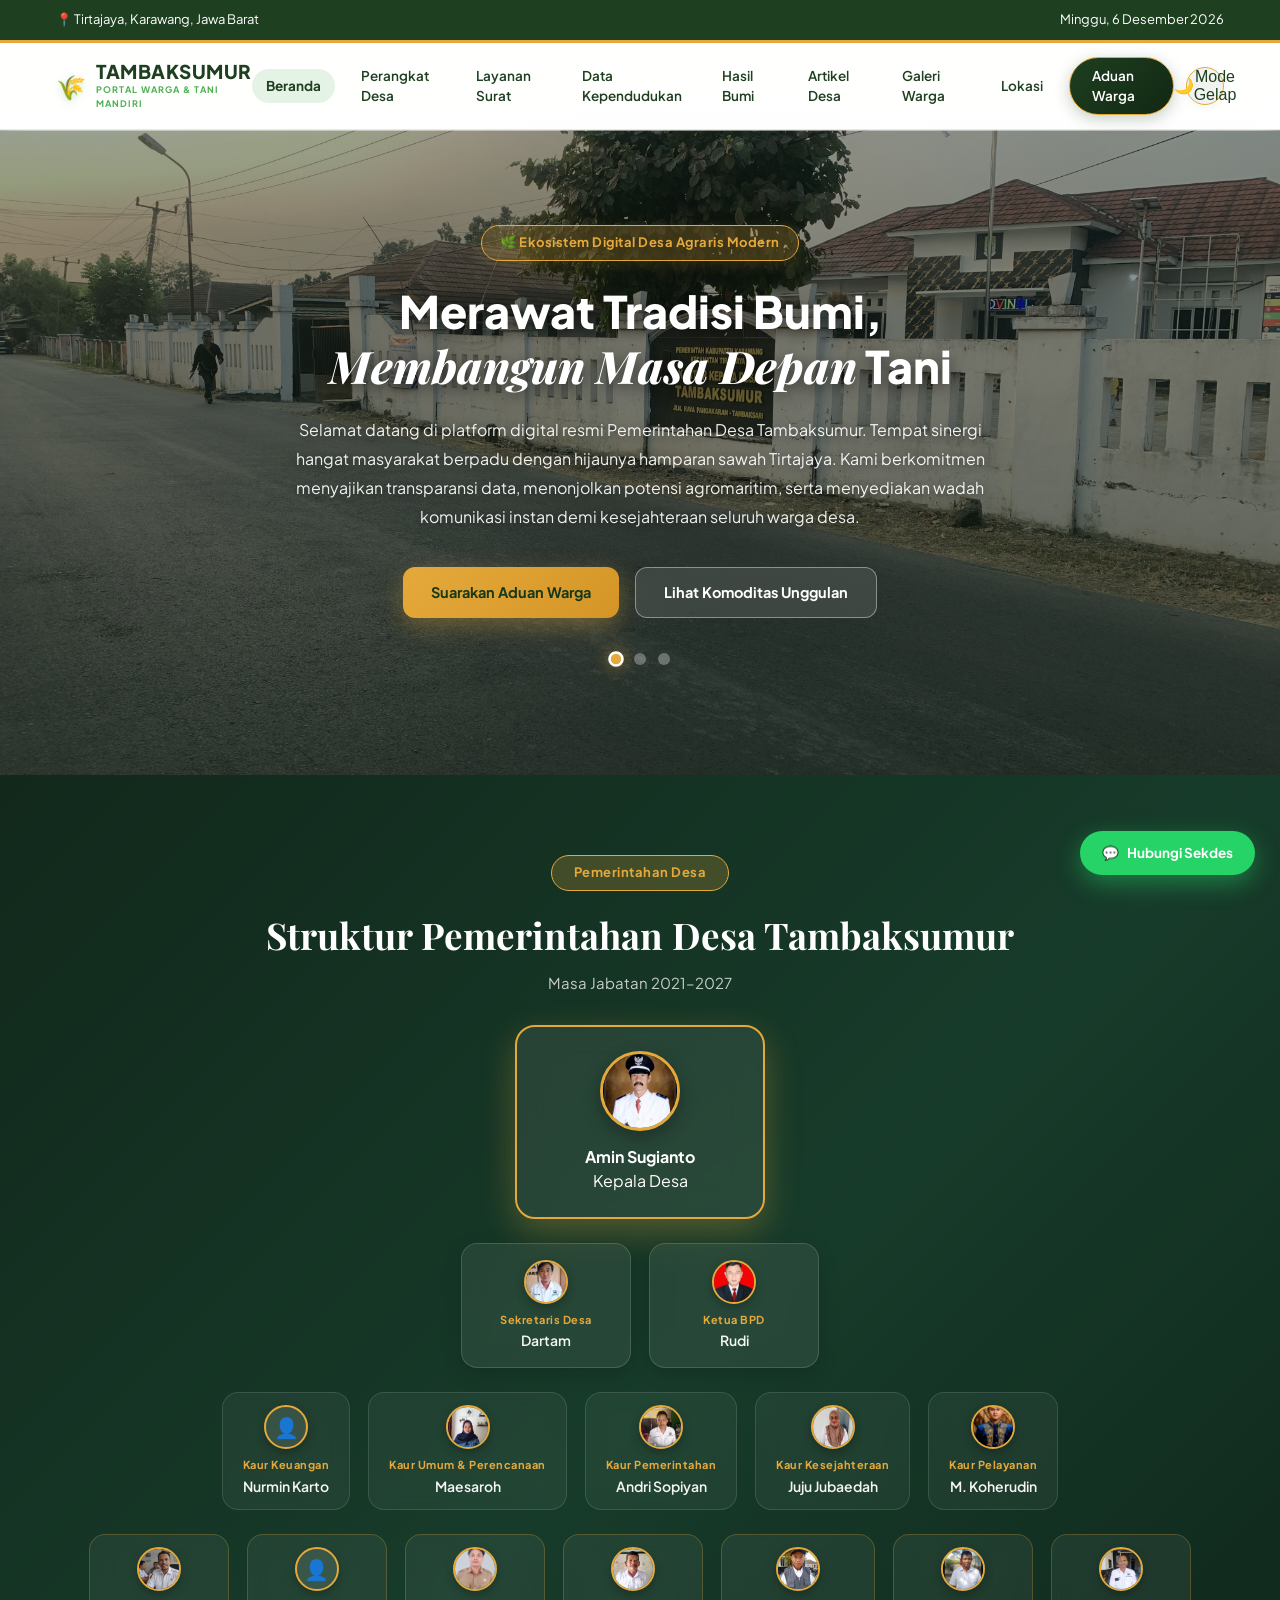
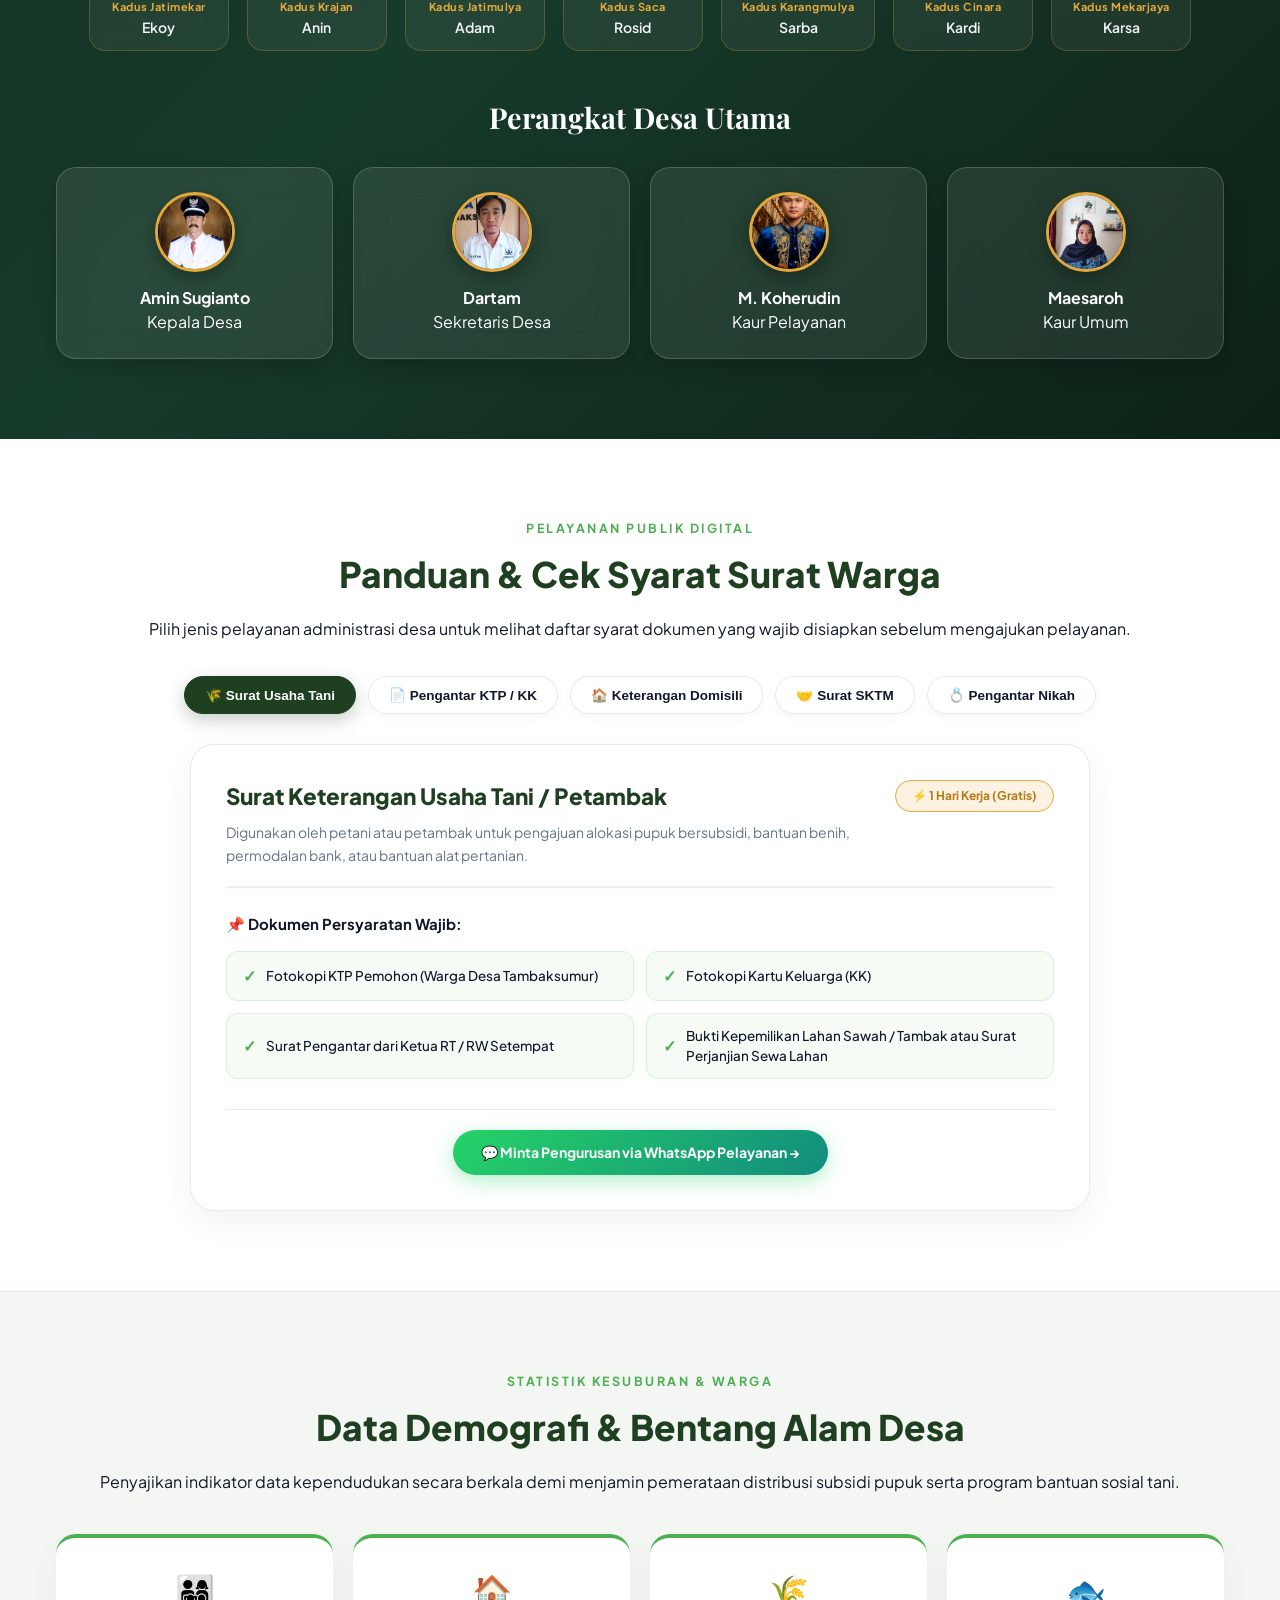
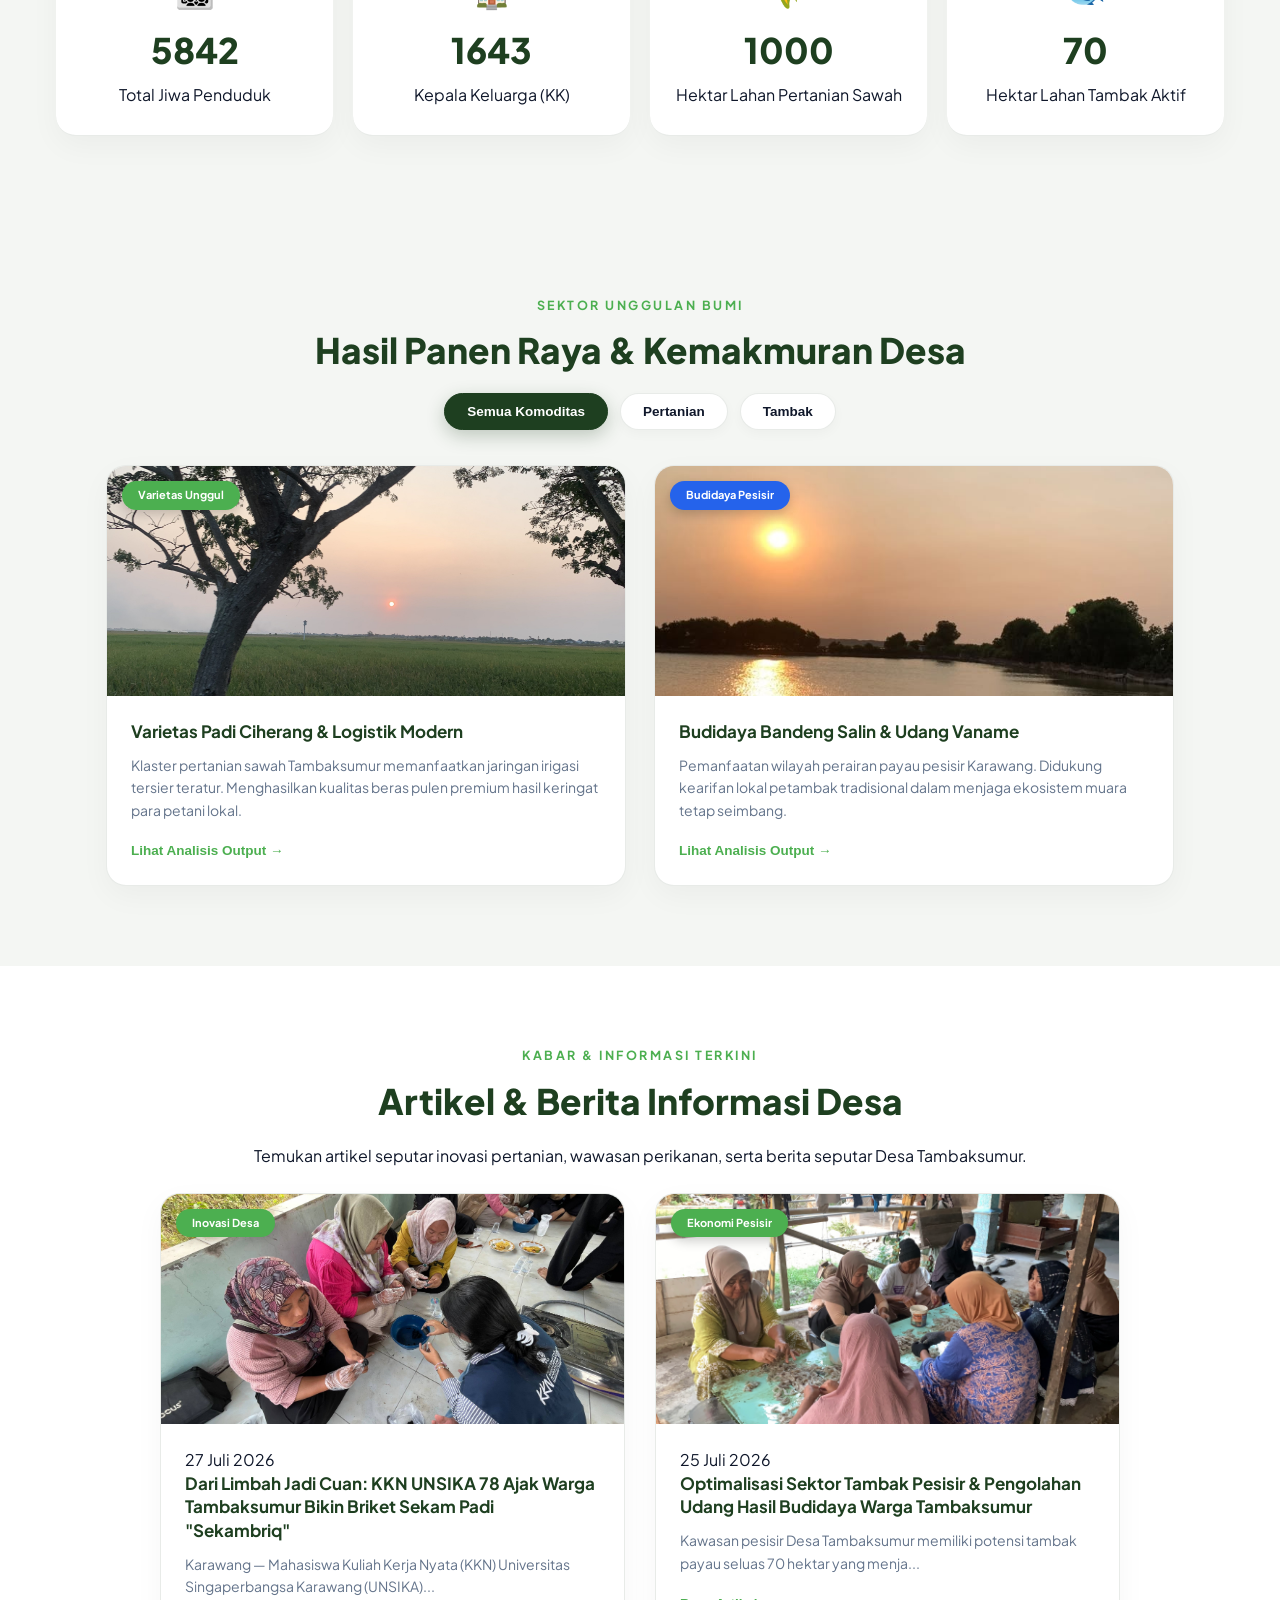
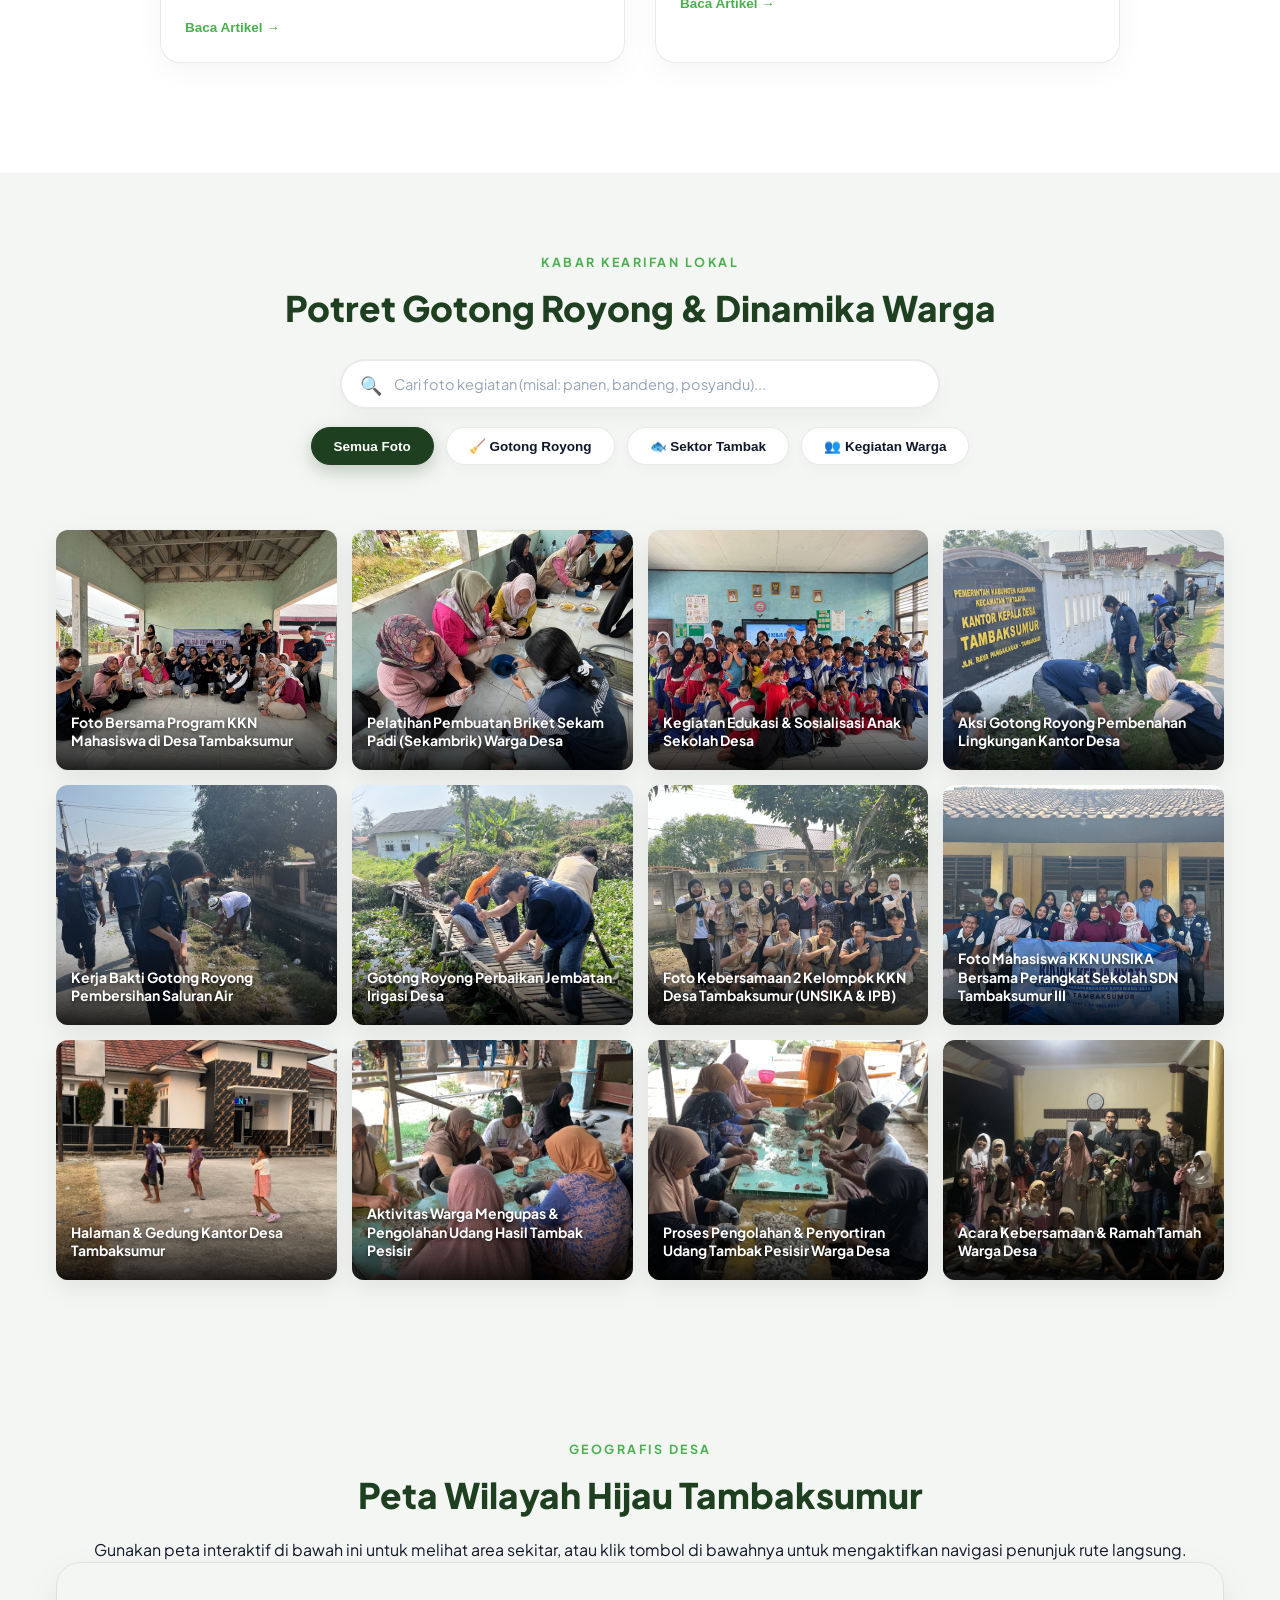
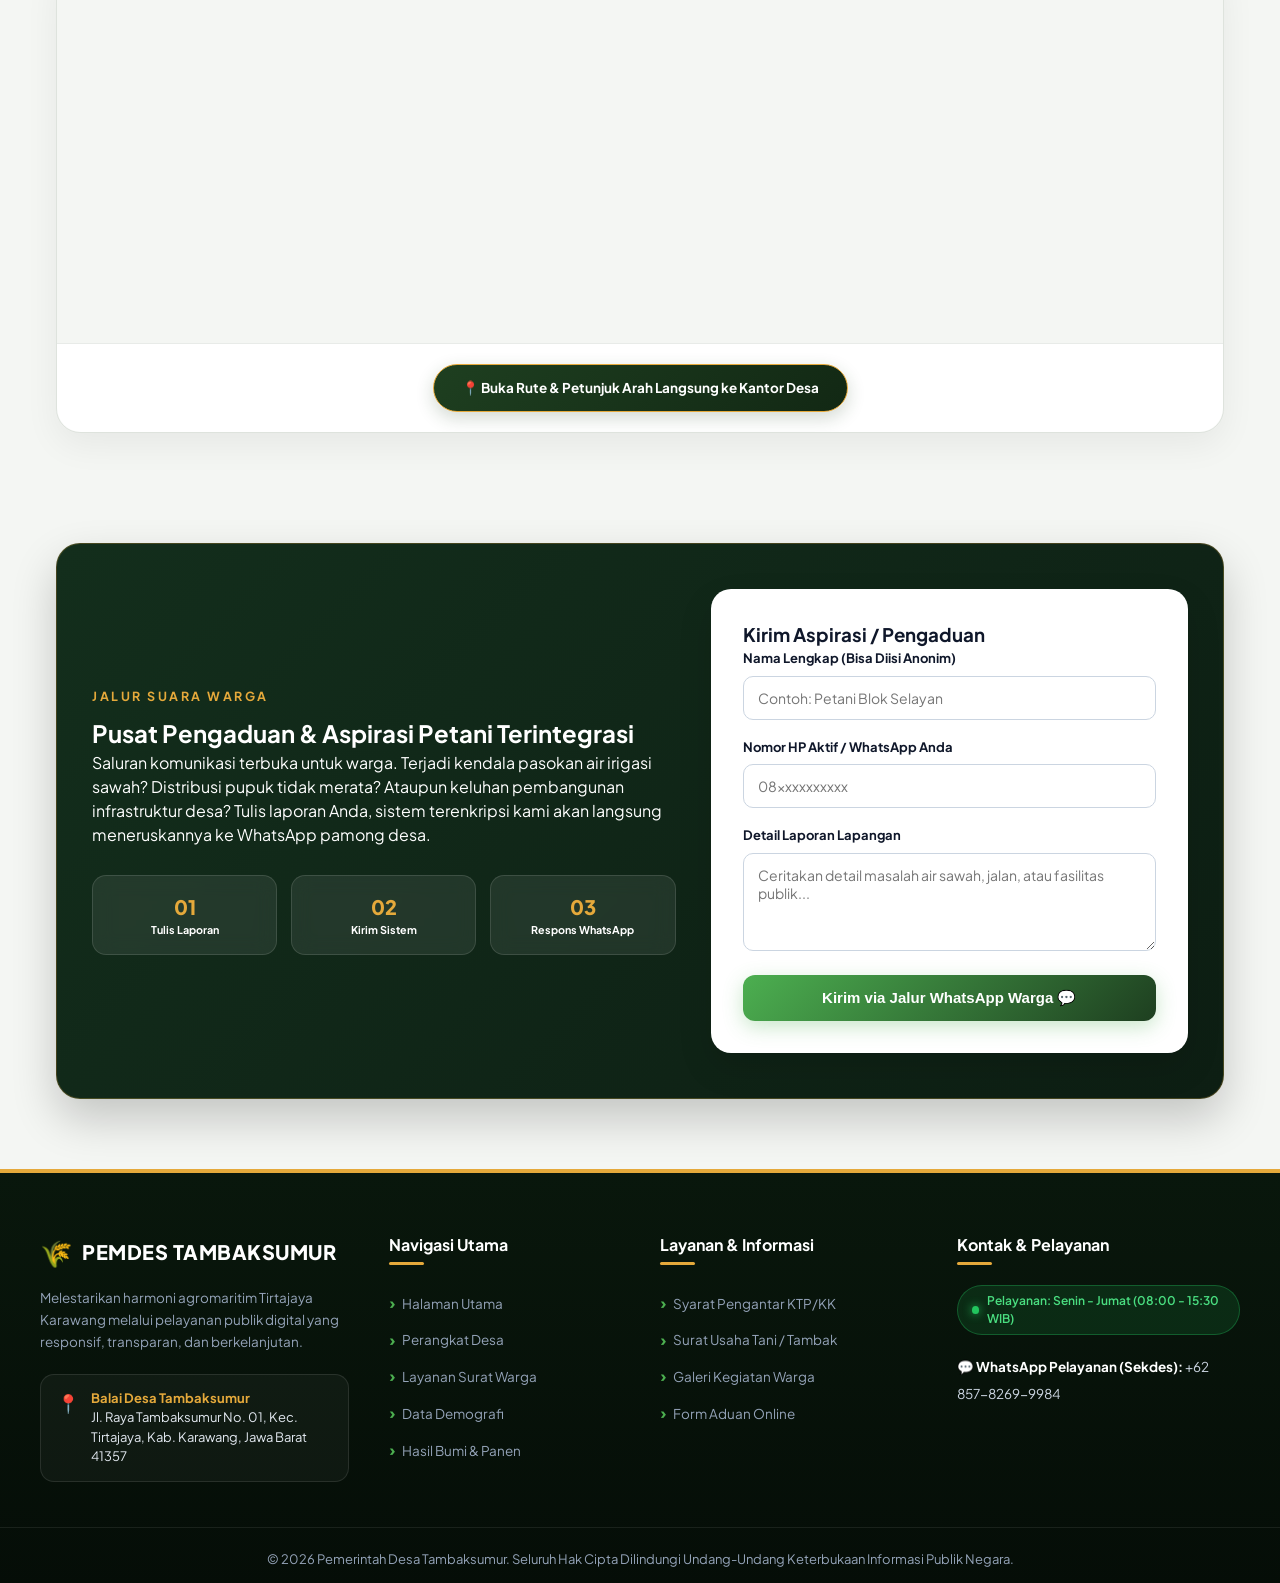
==== commit e9774641: "update website desa" ====
--- a/index.html
+++ b/index.html
@@ -195,8 +195,8 @@
 
                 <!-- Level 2: Sekdes & BPD -->
                 <div class="tree-level level-mid-2">
-                    <div class="tree-box-small" onclick="openPerangkatModal('Dartam', 'Sekretaris Desa (Sekdes)', 'Bertanggung jawab atas administrasi umum, penyusunan anggaran desa, serta integrasi sistem birokrasi digital online.', '', '0857-8269-9984')">
-                        <div class="tree-box-avatar"><span class="placeholder-icon">👤</span></div>
+                    <div class="tree-box-small" onclick="openPerangkatModal('Dartam', 'Sekretaris Desa (Sekdes)', 'Bertanggung jawab atas administrasi umum, penyusunan anggaran desa, serta integrasi sistem birokrasi digital online.', 'asset/sekdes.jpg', '0857-8269-9984')">
+                        <div class="tree-box-avatar"><img src="asset/sekdes.jpg" alt="Foto Dartam"></div>
                         <span class="role-head">Sekretaris Desa</span>
                         <h5 class="person-name">Dartam</h5>
                     </div>
@@ -219,13 +219,13 @@
                         <span class="role-head">Kaur Umum & Perencanaan</span>
                         <h5 class="person-name">Maesaroh</h5>
                     </div>
-                    <div class="tree-box-tiny" onclick="openPerangkatModal('Andri Sopiyan', 'Kaur Pemerintahan', 'Mengelola urusan administrasi tata pemerintahan desa dan ketertiban.', '', '0858-4634-4375')">
-                        <div class="tree-box-avatar"><span class="placeholder-icon">👤</span></div>
+                    <div class="tree-box-tiny" onclick="openPerangkatModal('Andri Sopiyan', 'Kaur Pemerintahan', 'Mengelola urusan administrasi tata pemerintahan desa dan ketertiban.', 'asset/kaur-pemerintahan.jpg', '0858-4634-4375')">
+                        <div class="tree-box-avatar"><img src="asset/kaur-pemerintahan.jpg" alt="Foto Andri Sopiyan"></div>
                         <span class="role-head">Kaur Pemerintahan</span>
                         <h5 class="person-name">Andri Sopiyan</h5>
                     </div>
-                    <div class="tree-box-tiny" onclick="openPerangkatModal('Juju Jubaedah', 'Kaur Kesejahteraan', 'Mengelola program bantuan sosial dan kesejahteraan warga tani.', '', '0815-7462-6369')">
-                        <div class="tree-box-avatar"><span class="placeholder-icon">👤</span></div>
+                    <div class="tree-box-tiny" onclick="openPerangkatModal('Juju Jubaedah', 'Kaur Kesejahteraan', 'Mengelola program bantuan sosial dan kesejahteraan warga tani.', 'asset/kaur-kesejahteraan.jpg', '0815-7462-6369')">
+                        <div class="tree-box-avatar"><img src="asset/kaur-kesejahteraan.jpg" alt="Foto Juju Jubaedah"></div>
                         <span class="role-head">Kaur Kesejahteraan</span>
                         <h5 class="person-name">Juju Jubaedah</h5>
                     </div>
@@ -253,13 +253,13 @@
                         <span class="role-head">Kadus Jatimulya</span>
                         <h5 class="person-name">Adam</h5>
                     </div>
-                    <div class="tree-box-tiny box-dusun" onclick="openPerangkatModal('Rosid', 'Kadus Saca', 'Mengayomi dan memimpin pelayanan kependudukan serta pembangunan wilayah Dusun Saca.', '', '0857-7096-4402')">
-                        <div class="tree-box-avatar"><span class="placeholder-icon">👤</span></div>
+                    <div class="tree-box-tiny box-dusun" onclick="openPerangkatModal('Rosid', 'Kadus Saca', 'Mengayomi dan memimpin pelayanan kependudukan serta pembangunan wilayah Dusun Saca.', 'asset/kadus-saca.jpg', '0857-7096-4402')">
+                        <div class="tree-box-avatar"><img src="asset/kadus-saca.jpg" alt="Foto Rosid"></div>
                         <span class="role-head">Kadus Saca</span>
                         <h5 class="person-name">Rosid</h5>
                     </div>
-                    <div class="tree-box-tiny box-dusun" onclick="openPerangkatModal('Sarba', 'Kadus Karangmulya', 'Mengayomi dan memimpin pelayanan kependudukan serta pembangunan wilayah Dusun Karangmulya.', '', '0858-7076-9436')">
-                        <div class="tree-box-avatar"><span class="placeholder-icon">👤</span></div>
+                    <div class="tree-box-tiny box-dusun" onclick="openPerangkatModal('Sarba', 'Kadus Karangmulya', 'Mengayomi dan memimpin pelayanan kependudukan serta pembangunan wilayah Dusun Karangmulya.', 'asset/kadus-karangmulya.jpg', '0858-7076-9436')">
+                        <div class="tree-box-avatar"><img src="asset/kadus-karangmulya.jpg" alt="Foto Sarba"></div>
                         <span class="role-head">Kadus Karangmulya</span>
                         <h5 class="person-name">Sarba</h5>
                     </div>
@@ -268,8 +268,8 @@
                         <span class="role-head">Kadus Cinara</span>
                         <h5 class="person-name">Kardi</h5>
                     </div>
-                    <div class="tree-box-tiny box-dusun" onclick="openPerangkatModal('Karsa', 'Kadus Mekarjaya', 'Mengayomi dan memimpin pelayanan kependudukan serta pembangunan wilayah Dusun Mekarjaya.', '', '0815-7481-8160')">
-                        <div class="tree-box-avatar"><span class="placeholder-icon">👤</span></div>
+                    <div class="tree-box-tiny box-dusun" onclick="openPerangkatModal('Karsa', 'Kadus Mekarjaya', 'Mengayomi dan memimpin pelayanan kependudukan serta pembangunan wilayah Dusun Mekarjaya.', 'asset/kadus-mekarjaya.jpg', '0815-7481-8160')">
+                        <div class="tree-box-avatar"><img src="asset/kadus-mekarjaya.jpg" alt="Foto Karsa"></div>
                         <span class="role-head">Kadus Mekarjaya</span>
                         <h5 class="person-name">Karsa</h5>
                     </div>
@@ -288,9 +288,9 @@
                         <span class="role-sub">Kepala Desa</span>
                     </div>
 
-                    <div class="tree-card card-horizontal" onclick="openPerangkatModal('Dartam', 'Sekretaris Desa', 'Bertanggung jawab atas administrasi umum dan pelayanan desa.', '', '0857-8269-9984')">
+                    <div class="tree-card card-horizontal" onclick="openPerangkatModal('Dartam', 'Sekretaris Desa', 'Bertanggung jawab atas administrasi umum dan pelayanan desa.', 'asset/sekdes.jpg', '0857-8269-9984')">
                         <div class="tree-avatar avatar-sm">
-                            <span style="font-size:24px;">👤</span>
+                            <img src="asset/sekdes.jpg" alt="Foto Dartam">
                         </div>
                         <h4>Dartam</h4>
                         <span class="role-sub">Sekretaris Desa</span>
@@ -470,6 +470,13 @@
                 <p id="art-modal-content" style="color: #475569; line-height: 1.8; font-size: 14px; margin-bottom: 20px;">
                     Isi detail artikel...
                 </p>
+
+                <!-- TAUTAN ARTIKEL ASLI PUBLIKASI -->
+                <div id="art-modal-source-wrapper" style="margin-bottom: 20px; display: none;">
+                    <a id="art-modal-source-link" href="#" target="_blank" rel="noopener noreferrer" class="btn-card-action" style="display:inline-flex; align-items:center; gap:8px; text-decoration:none; background: linear-gradient(135deg, #15803d 0%, #047857 100%); color: #fff; padding: 10px 18px; border-radius: 8px; font-weight: 600; font-size: 13.5px; box-shadow: 0 4px 12px rgba(21, 128, 61, 0.25);">
+                        🔗 Baca Publikasi Asli di Kompasiana &rarr;
+                    </a>
+                </div>
 
                 <!-- SHARE TO SOCIAL MEDIA -->
                 <div class="share-box-wrapper">
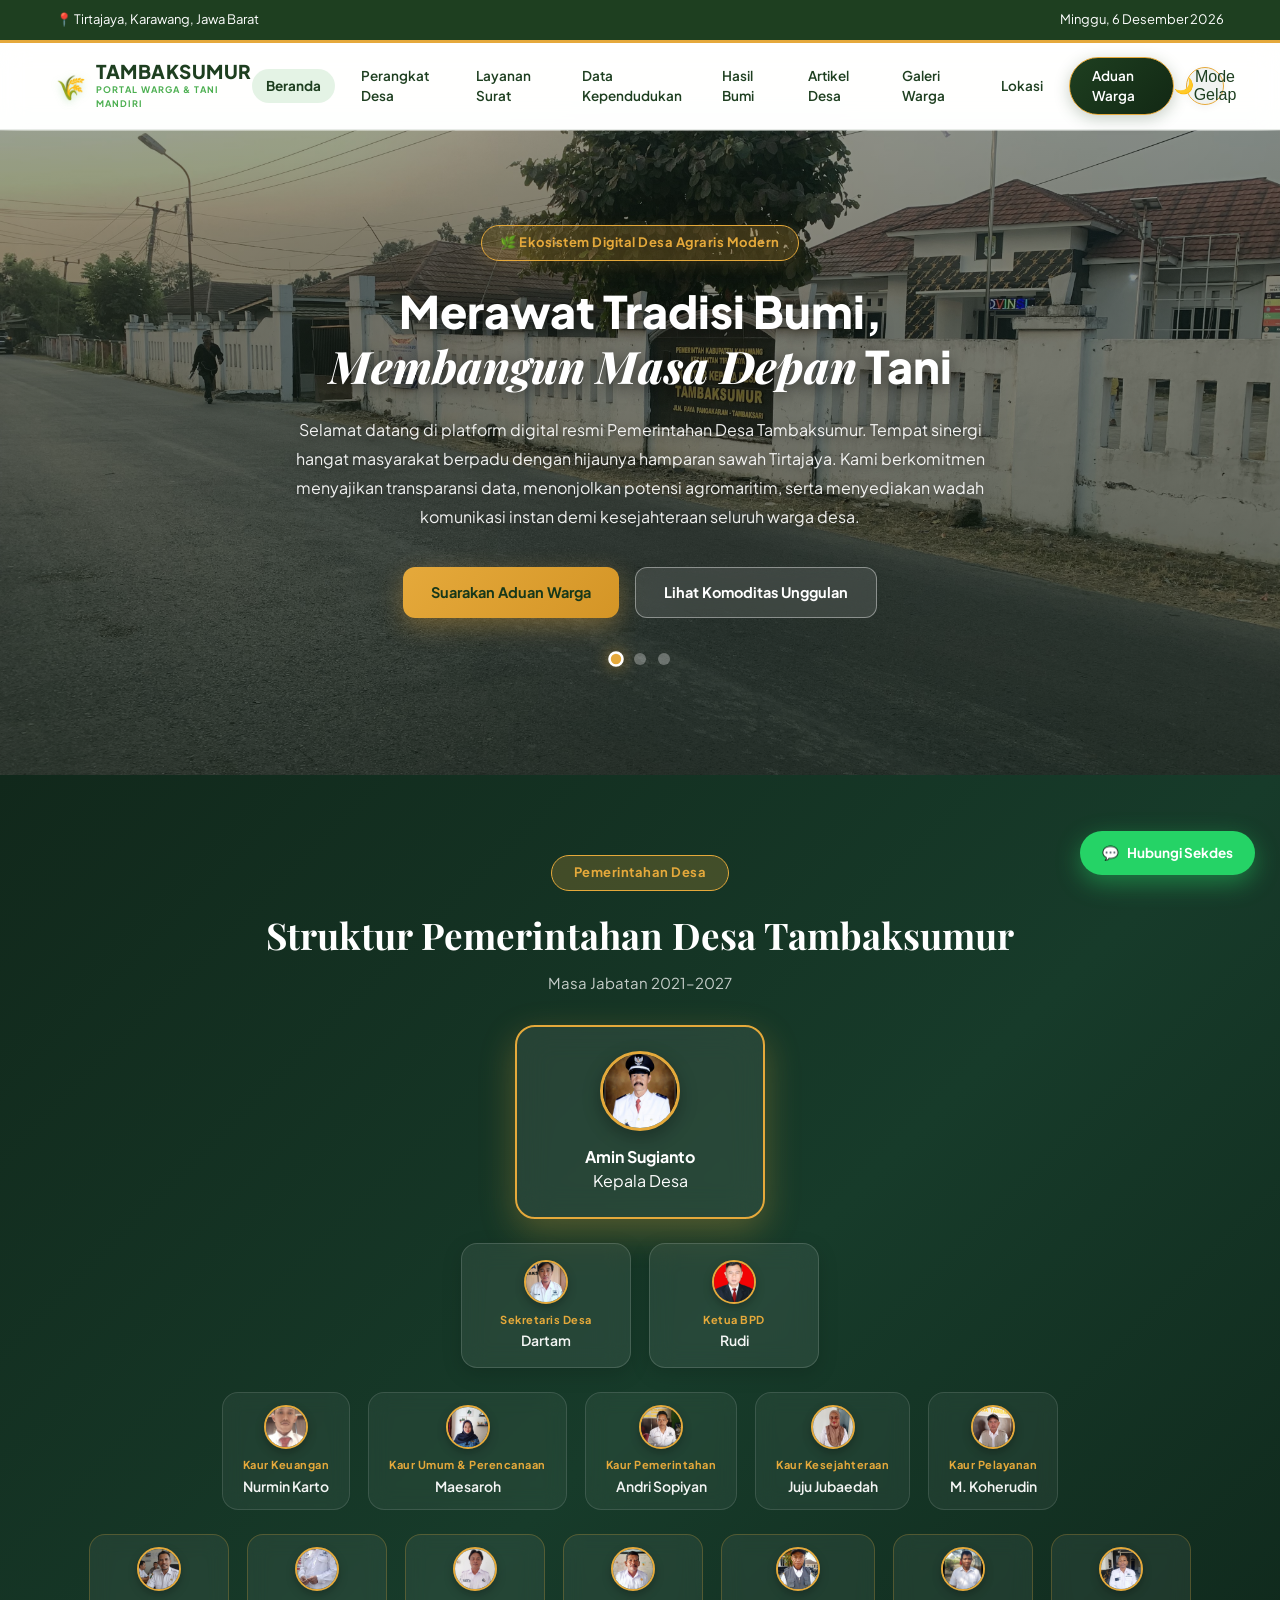
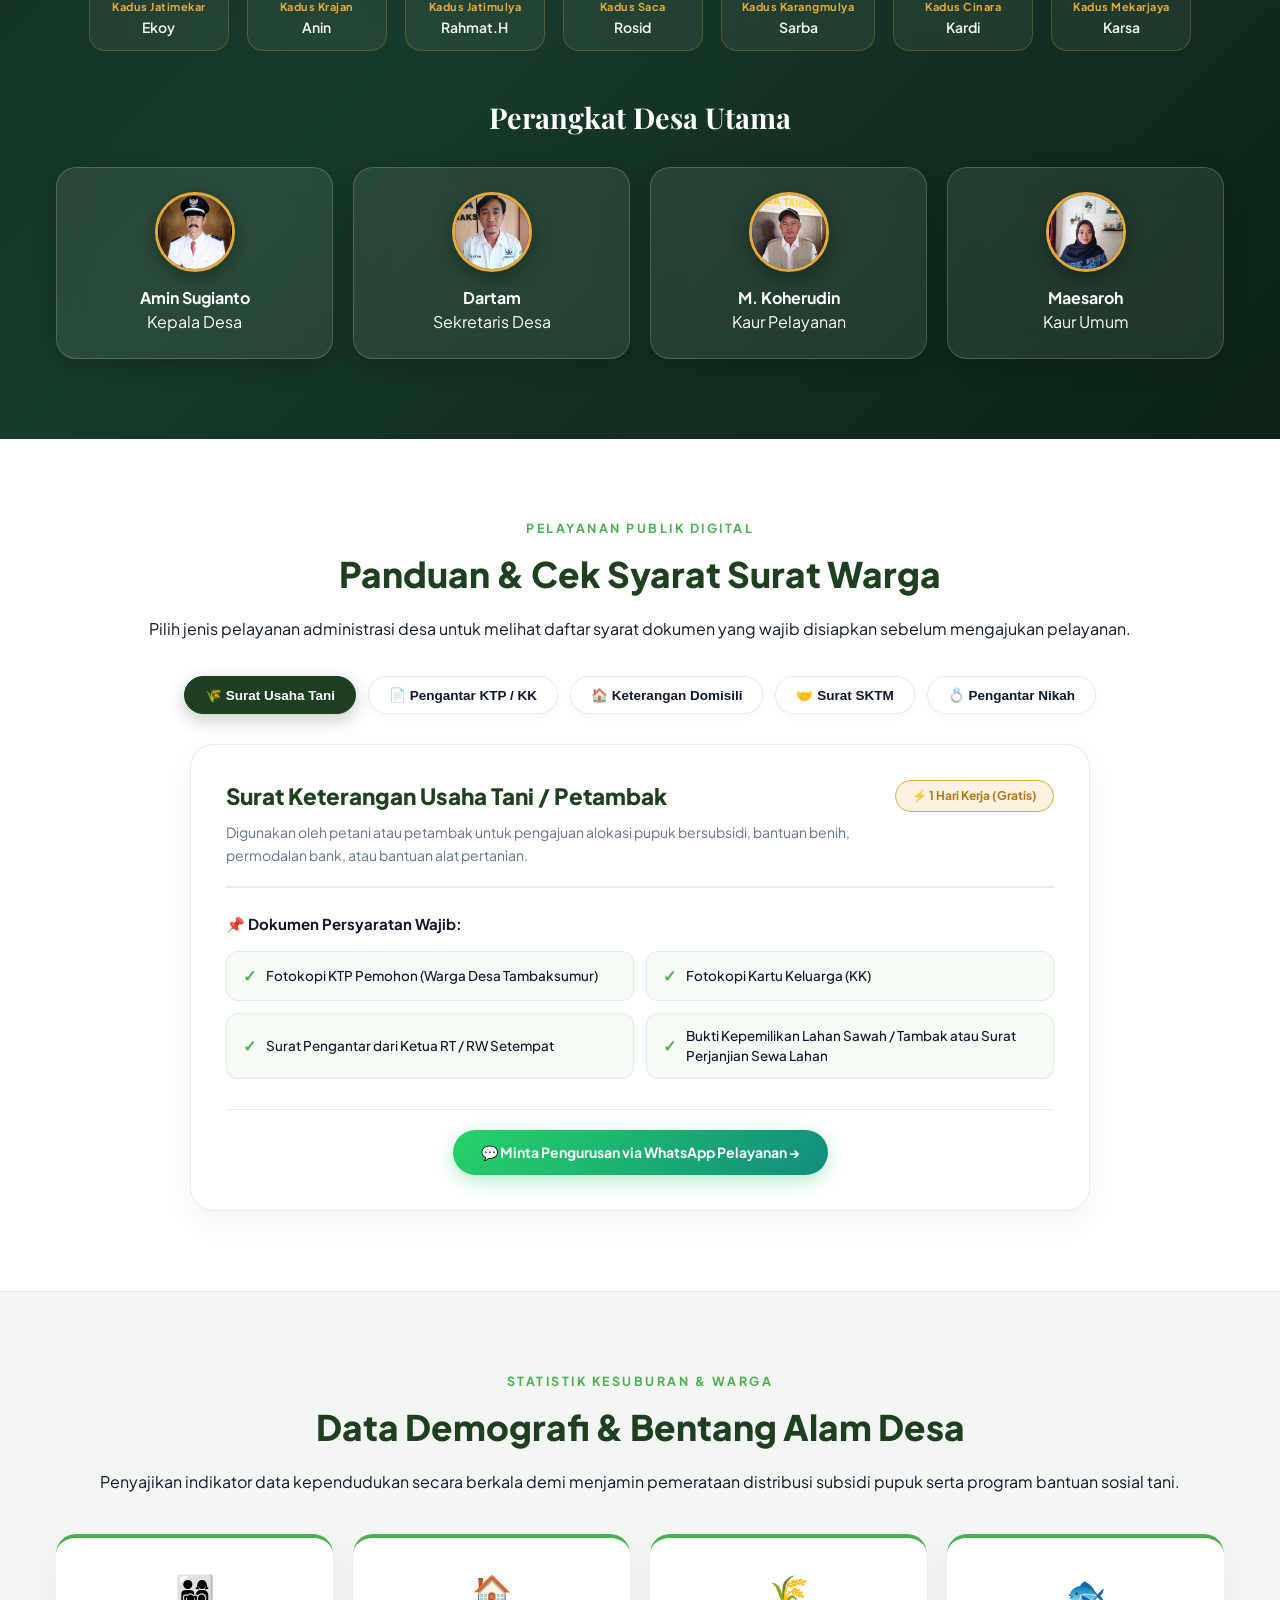
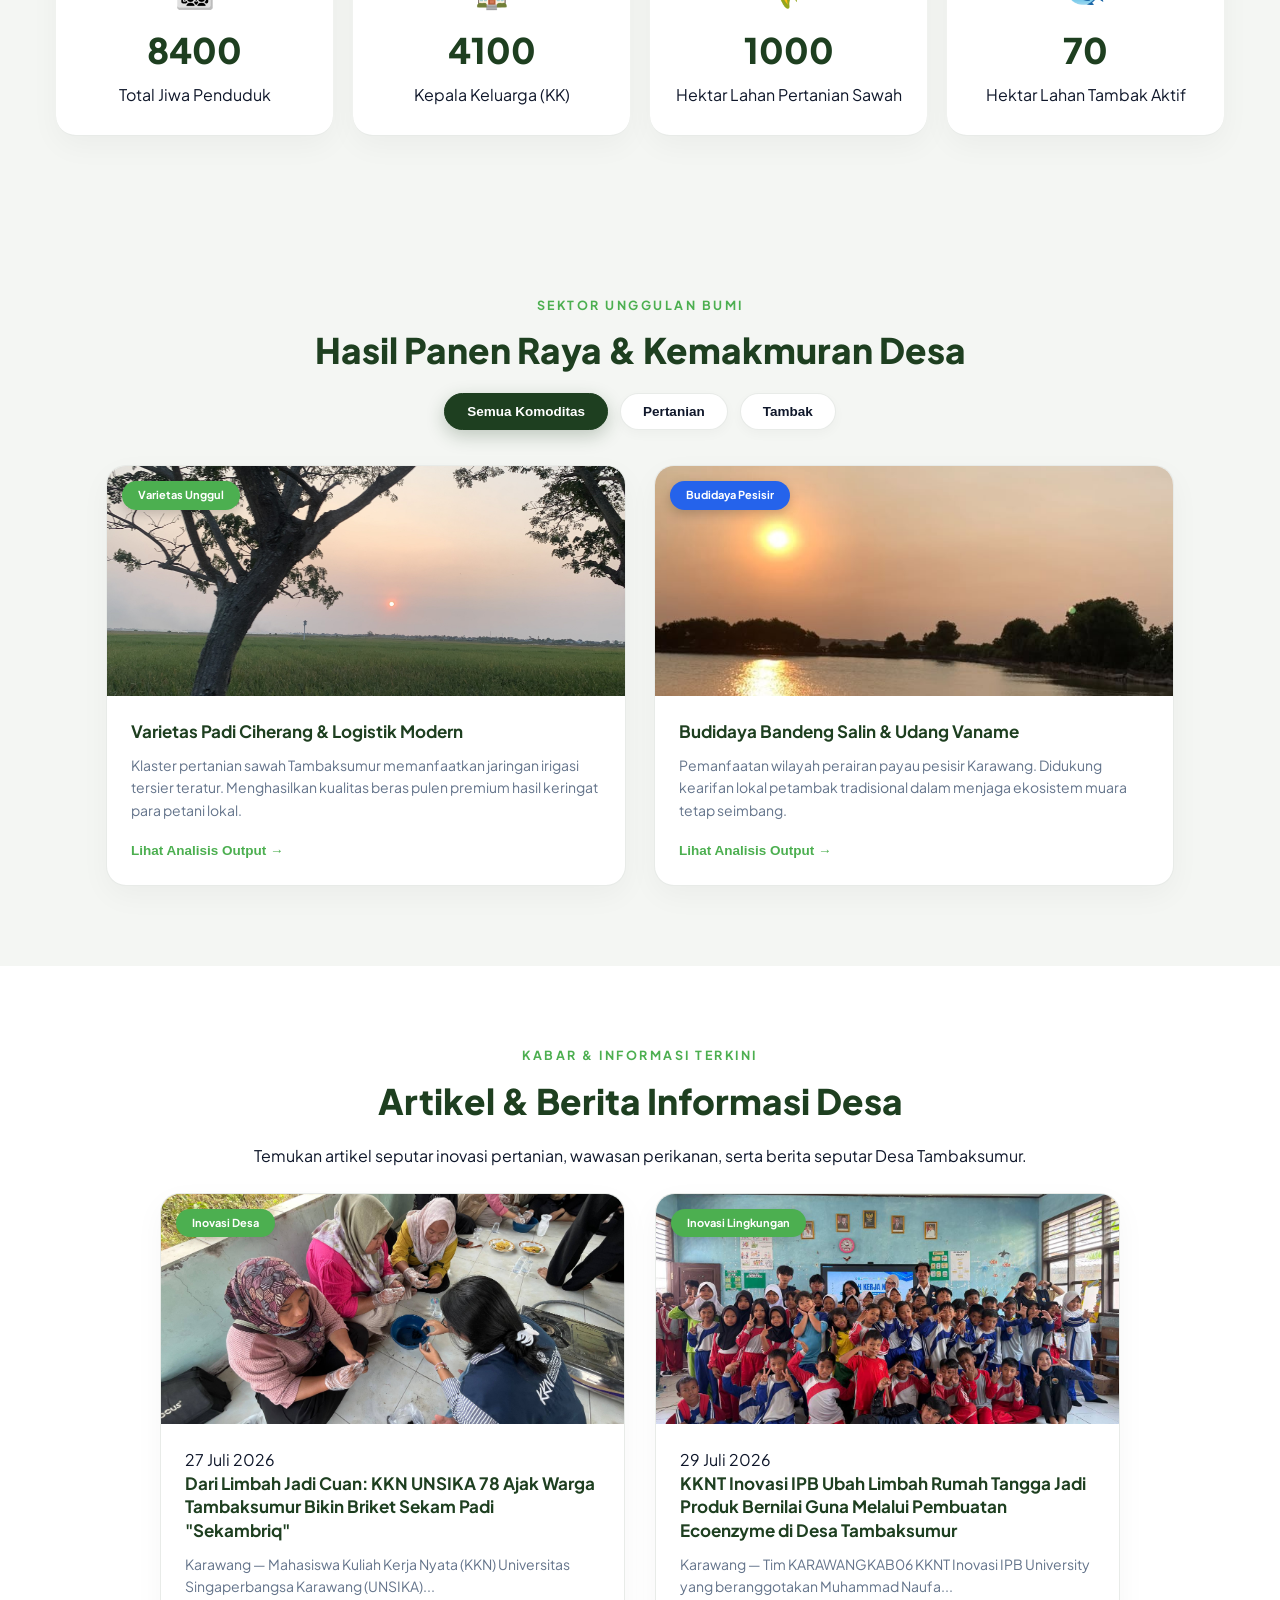
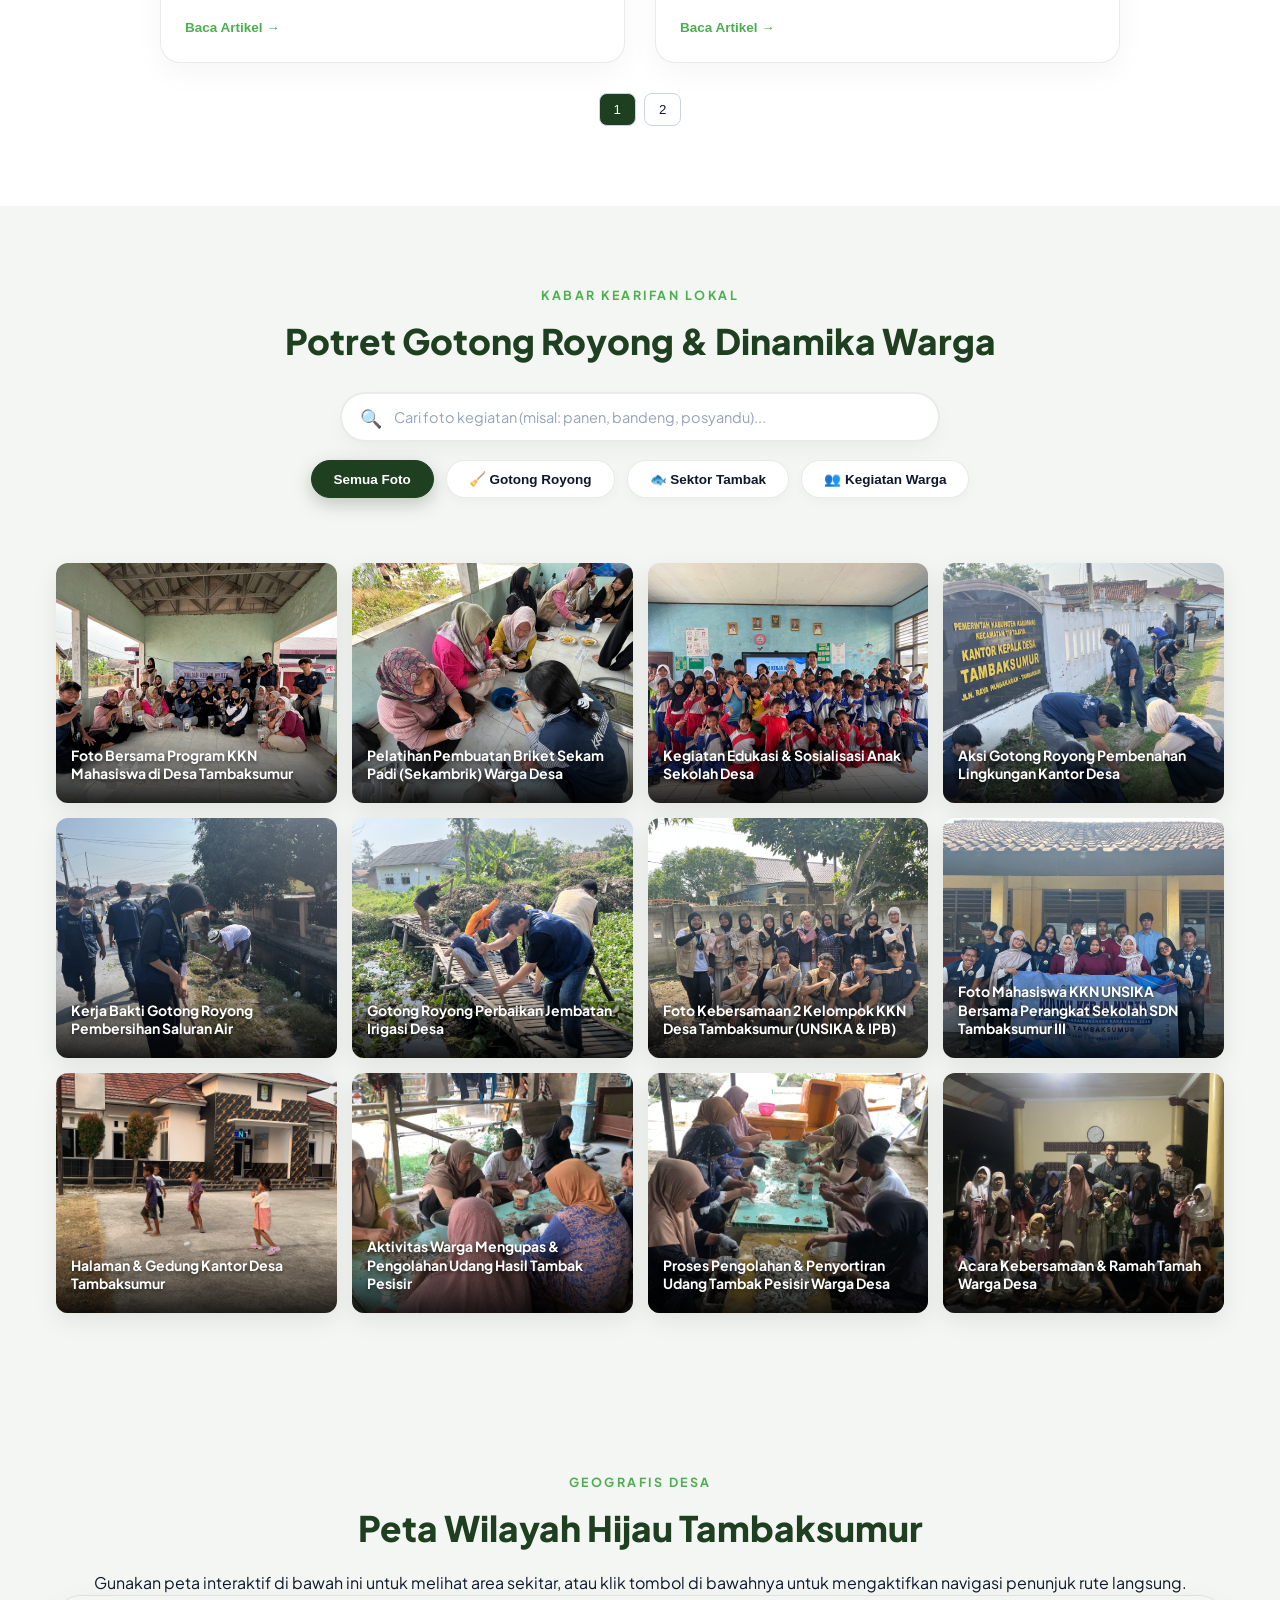
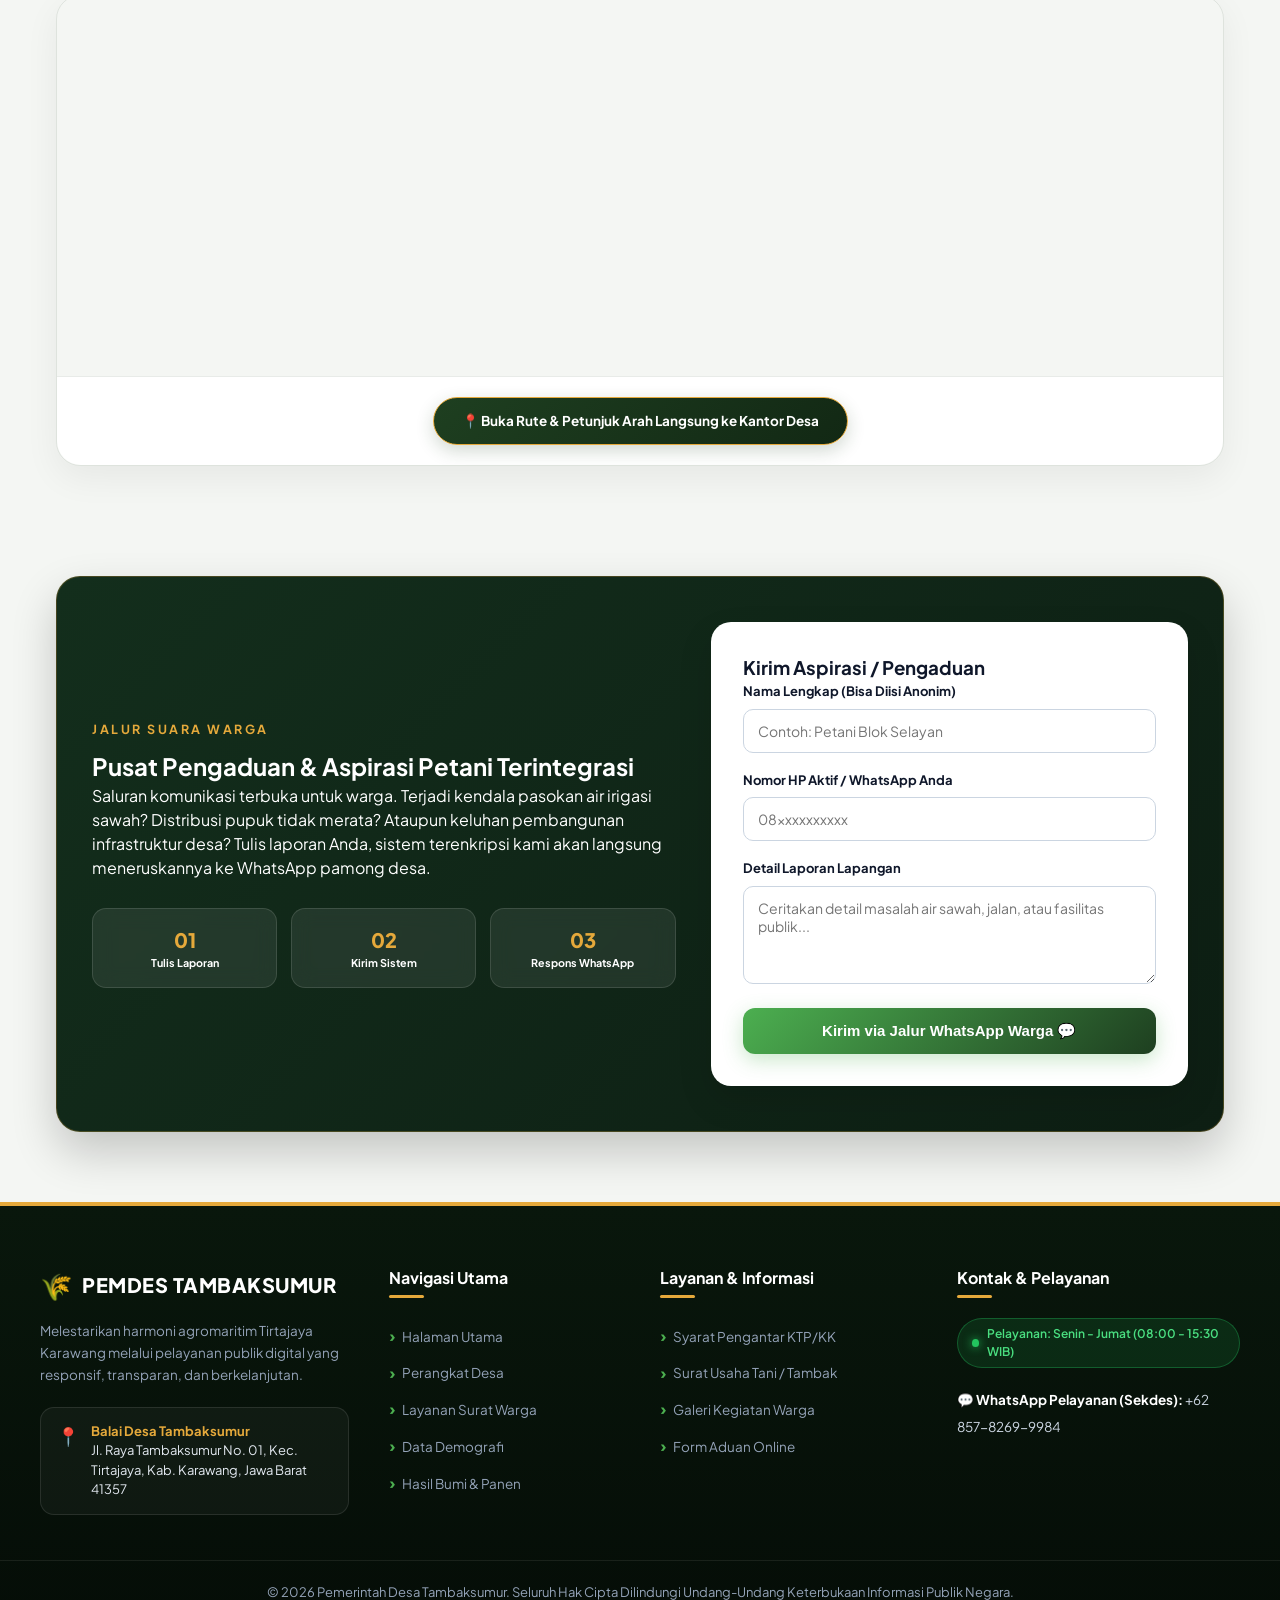
==== commit a8d922e7: "update web" ====
--- a/index.html
+++ b/index.html
@@ -12,24 +12,24 @@
     <meta name="keywords" content="Desa Tambaksumur, Tambaksumur Tirtajaya, Karawang, Portal Desa, Pemerintah Desa Tambaksumur, Berita Desa, Hasil Tani, Tambak Bandeng, Aduan Warga Karawang">
     <meta name="robots" content="index, follow">
     <meta name="author" content="Pemerintah Desa Tambaksumur">
-    <link rel="canonical" href="https://tambaksumur.desa.id/">
+    <link rel="canonical" href="https://www.desatambaksumur.com/">
     <meta name="theme-color" content="#1e3f20">
 
     <!-- OPEN GRAPH / FACEBOOK / WHATSAPP -->
     <meta property="og:type" content="website">
-    <meta property="og:url" content="https://tambaksumur.desa.id/">
+    <meta property="og:url" content="https://www.desatambaksumur.com/">
     <meta property="og:title" content="Portal Resmi Desa Tambaksumur Karawang - Mandiri & Berkelanjutan">
     <meta property="og:description" content="Website Resmi Desa Tambaksumur, Tirtajaya, Karawang. Portal layanan warga, potensi pertanian & tambak, serta aduan warga online.">
-    <meta property="og:image" content="asset/pesawahan-web desa.jpg">
+    <meta property="og:image" content="asset/sawah.jpg">
     <meta property="og:site_name" content="Portal Pemdes Tambaksumur">
     <meta property="og:locale" content="id_ID">
 
     <!-- TWITTER CARDS -->
     <meta name="twitter:card" content="summary_large_image">
-    <meta name="twitter:url" content="https://tambaksumur.desa.id/">
+    <meta name="twitter:url" content="https://www.desatambaksumur.com/">
     <meta name="twitter:title" content="Portal Resmi Desa Tambaksumur Karawang">
     <meta name="twitter:description" content="Website Resmi Desa Tambaksumur, Tirtajaya, Karawang. Portal layanan warga, potensi pertanian & tambak, serta aduan warga online.">
-    <meta name="twitter:image" content="asset/pesawahan-web desa.jpg">
+    <meta name="twitter:image" content="asset/sawah.jpg">
 
     <!-- JSON-LD STRUCTURED DATA (SCHEMA.ORG) -->
     <script type="application/ld+json">
@@ -38,8 +38,8 @@
       "@type": "GovernmentOrganization",
       "name": "Pemerintah Desa Tambaksumur",
       "alternateName": "Pemdes Tambaksumur",
-      "url": "https://tambaksumur.desa.id",
-      "logo": "https://tambaksumur.desa.id/asset/pesawahan-web%20desa.jpg",
+      "url": "https://www.desatambaksumur.com",
+      "logo": "https://www.desatambaksumur.com/asset/sawah.jpg",
       "description": "Portal resmi Pemerintah Desa Tambaksumur, Kecamatan Tirtajaya, Kabupaten Karawang, Jawa Barat.",
       "address": {
         "@type": "PostalAddress",
@@ -209,8 +209,8 @@
 
                 <!-- Level 3: Kaur & Kasi -->
                 <div class="tree-level level-mid-3">
-                    <div class="tree-box-tiny" onclick="openPerangkatModal('Nurmin Karto', 'Kaur Keuangan', 'Mengelola urusan administrasi keuangan desa, pelaporan pajak, serta transparansi dana desa secara akuntabel.', '', '0857-1606-0378')">
-                        <div class="tree-box-avatar"><span class="placeholder-icon">👤</span></div>
+                    <div class="tree-box-tiny" onclick="openPerangkatModal('Nurmin Karto', 'Kaur Keuangan', 'Mengelola urusan administrasi keuangan desa, pelaporan pajak, serta transparansi dana desa secara akuntabel.', 'asset/kaur-keuangan.jpg', '0857-1606-0378')">
+                        <div class="tree-box-avatar"><img src="asset/kaur-keuangan.jpg" alt="Foto Nurmin Karto"></div>
                         <span class="role-head">Kaur Keuangan</span>
                         <h5 class="person-name">Nurmin Karto</h5>
                     </div>
@@ -243,15 +243,15 @@
                         <span class="role-head">Kadus Jatimekar</span>
                         <h5 class="person-name">Ekoy</h5>
                     </div>
-                    <div class="tree-box-tiny box-dusun" onclick="openPerangkatModal('Anin', 'Kadus Krajan', 'Mengayomi dan memimpin pelayanan kependudukan serta pembangunan wilayah Dusun Krajan.', '', '0857-1673-3255')">
-                        <div class="tree-box-avatar"><span class="placeholder-icon">👤</span></div>
+                    <div class="tree-box-tiny box-dusun" onclick="openPerangkatModal('Anin', 'Kadus Krajan', 'Mengayomi dan memimpin pelayanan kependudukan serta pembangunan wilayah Dusun Krajan.', 'asset/kadus-krajan.jpg', '0857-1673-3255')">
+                        <div class="tree-box-avatar"><img src="asset/kadus-krajan.jpg" alt="Foto Anin"></div>
                         <span class="role-head">Kadus Krajan</span>
                         <h5 class="person-name">Anin</h5>
                     </div>
-                    <div class="tree-box-tiny box-dusun" onclick="openPerangkatModal('Adam', 'Kadus Jatimulya', 'Mengayomi dan memimpin pelayanan kependudukan serta pembangunan wilayah Dusun Jatimulya.', 'asset/kadus-jatimulya.jpg', '0856-9168-9659')">
-                        <div class="tree-box-avatar"><img src="asset/kadus-jatimulya.jpg" alt="Foto Adam"></div>
+                    <div class="tree-box-tiny box-dusun" onclick="openPerangkatModal('Rahmat.H', 'Kadus Jatimulya', 'Mengayomi dan memimpin pelayanan kependudukan serta pembangunan wilayah Dusun Jatimulya.', 'asset/kadus-jatimulya.jpg', '0856-9168-9659')">
+                        <div class="tree-box-avatar"><img src="asset/kadus-jatimulya.jpg" alt="Foto Rahmat.H"></div>
                         <span class="role-head">Kadus Jatimulya</span>
-                        <h5 class="person-name">Adam</h5>
+                        <h5 class="person-name">Rahmat.H</h5>
                     </div>
                     <div class="tree-box-tiny box-dusun" onclick="openPerangkatModal('Rosid', 'Kadus Saca', 'Mengayomi dan memimpin pelayanan kependudukan serta pembangunan wilayah Dusun Saca.', 'asset/kadus-saca.jpg', '0857-7096-4402')">
                         <div class="tree-box-avatar"><img src="asset/kadus-saca.jpg" alt="Foto Rosid"></div>
@@ -367,12 +367,12 @@
             <div class="stats-complex-grid">
                 <div class="stat-box-advanced border-green">
                     <div class="stat-icon-wrapper">👨‍👩‍👧‍👦</div>
-                    <h3 class="counter-init" data-target="5842">0</h3>
+                    <h3 class="counter-init" data-target="8400">0</h3>
                     <p class="stat-label">Total Jiwa Penduduk</p>
                 </div>
                 <div class="stat-box-advanced border-blue">
                     <div class="stat-icon-wrapper">🏠</div>
-                    <h3 class="counter-init" data-target="1643">0</h3>
+                    <h3 class="counter-init" data-target="4100">0</h3>
                     <p class="stat-label">Kepala Keluarga (KK)</p>
                 </div>
                 <div class="stat-box-advanced border-orange">
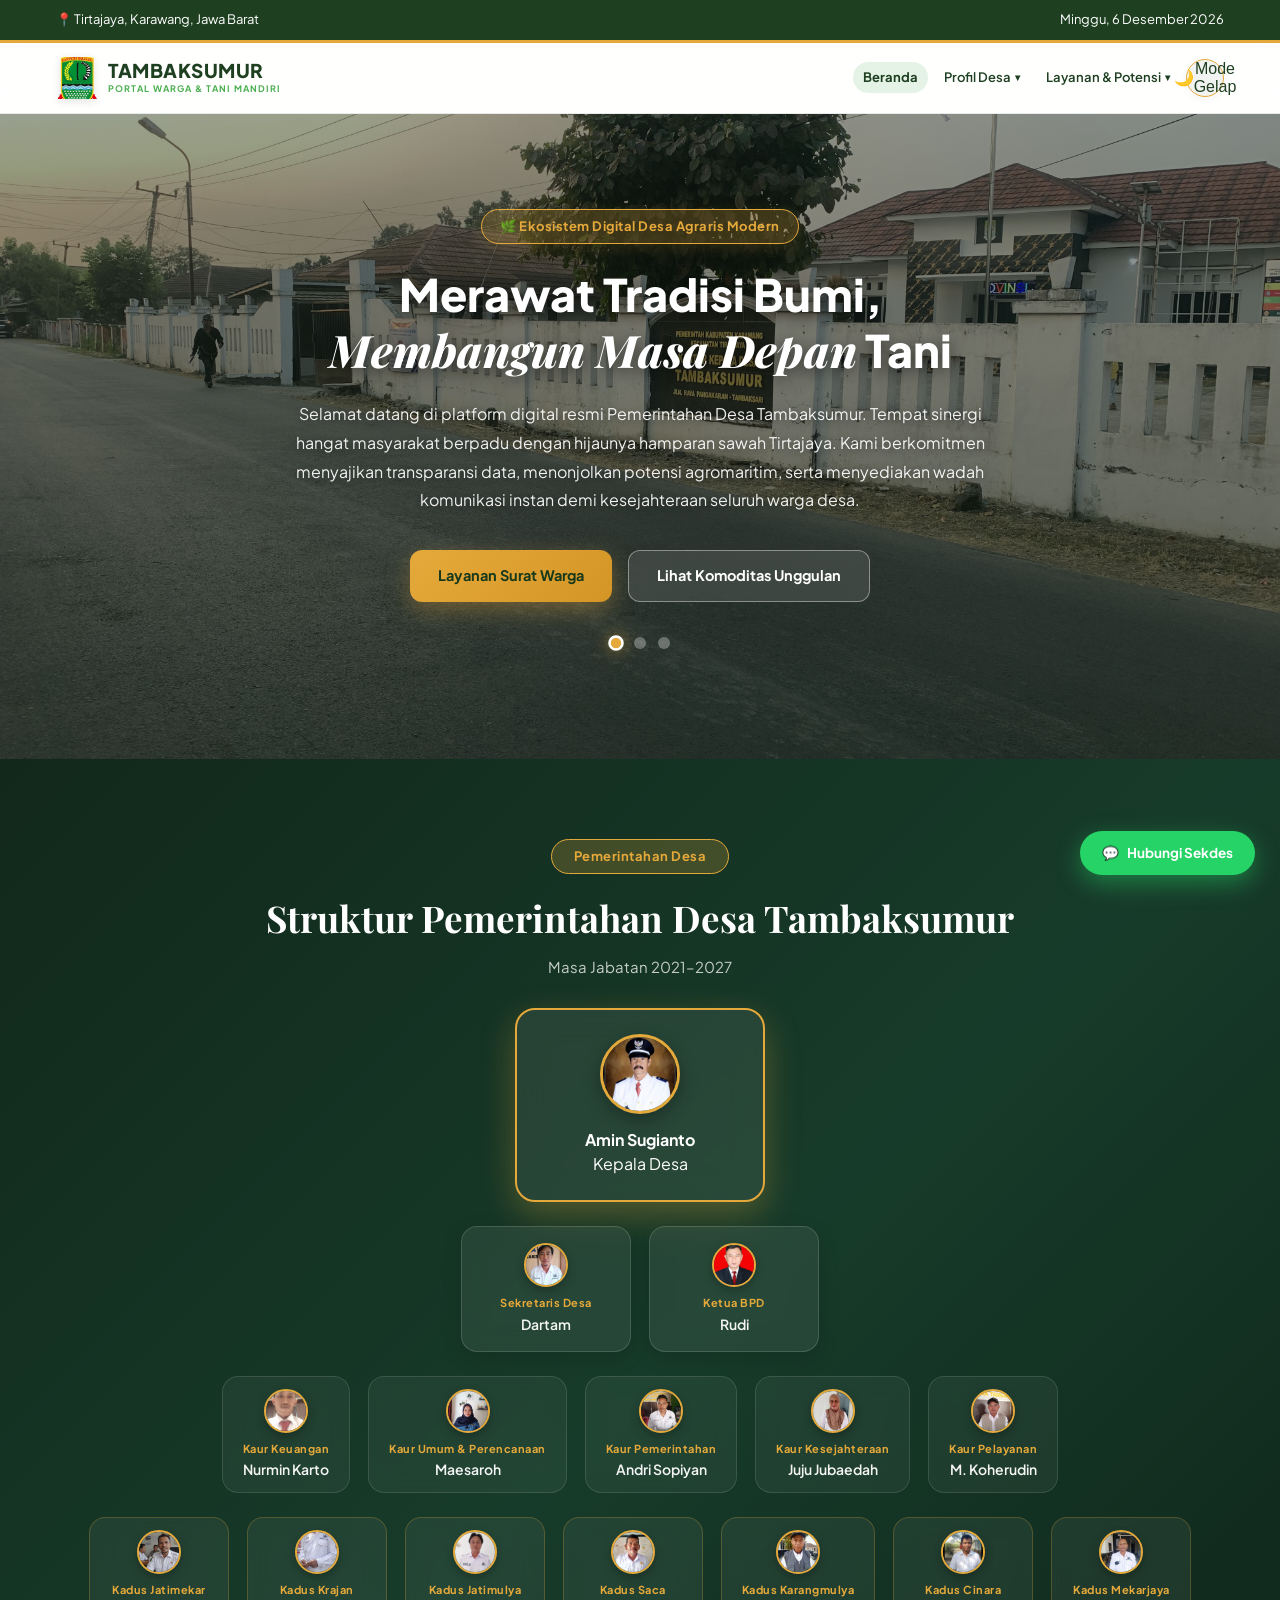
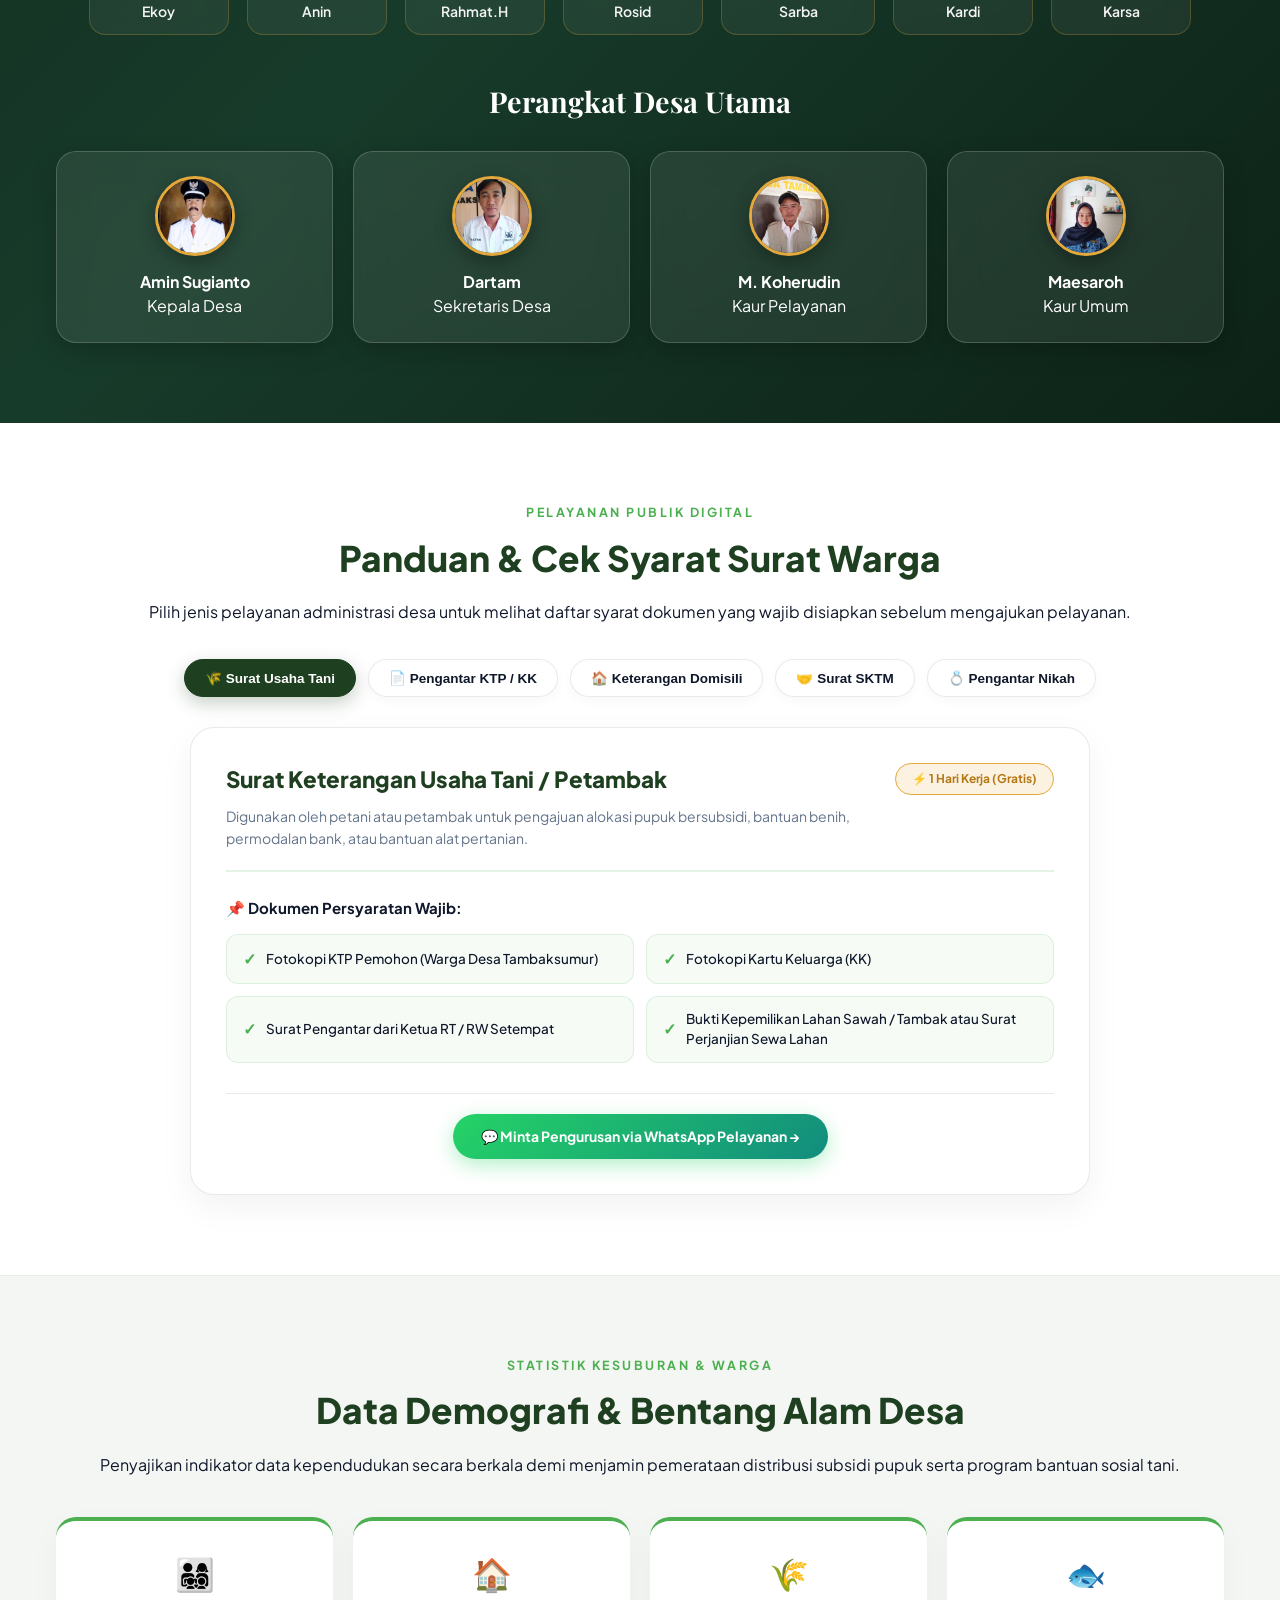
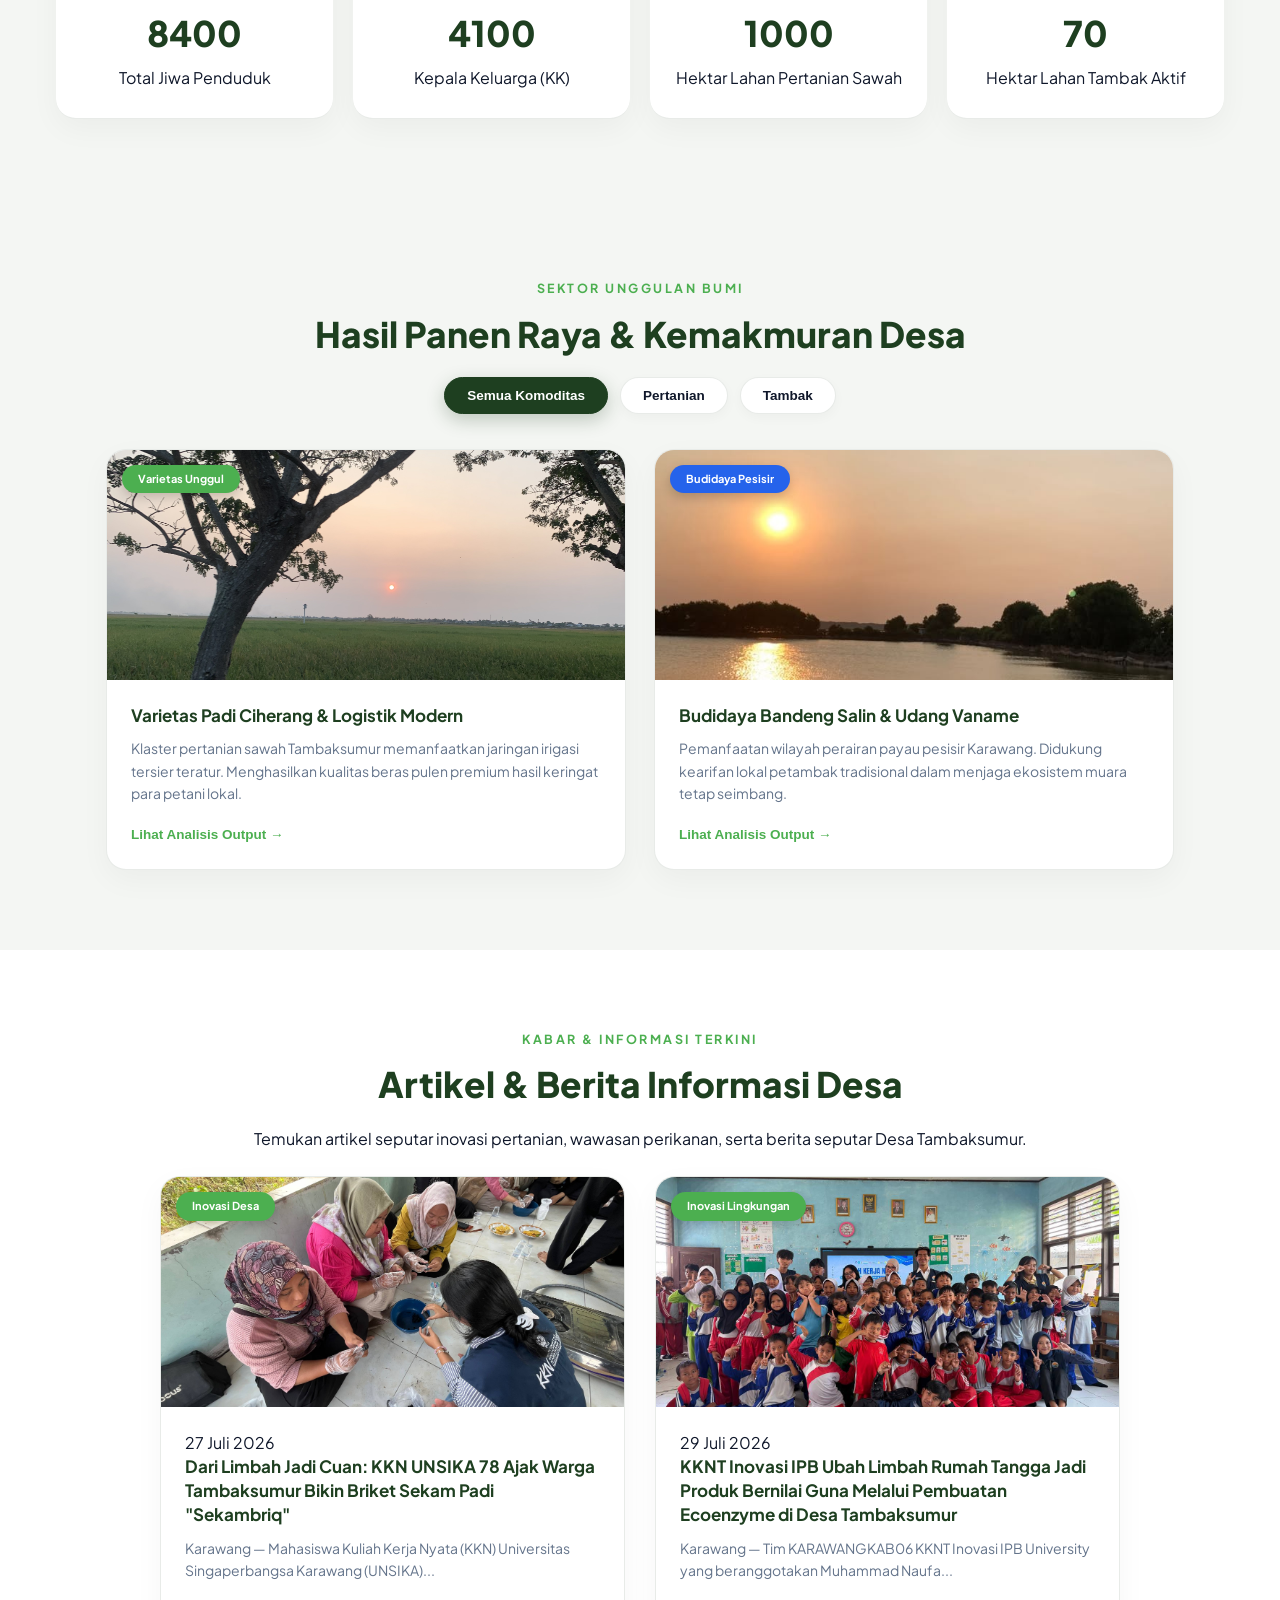
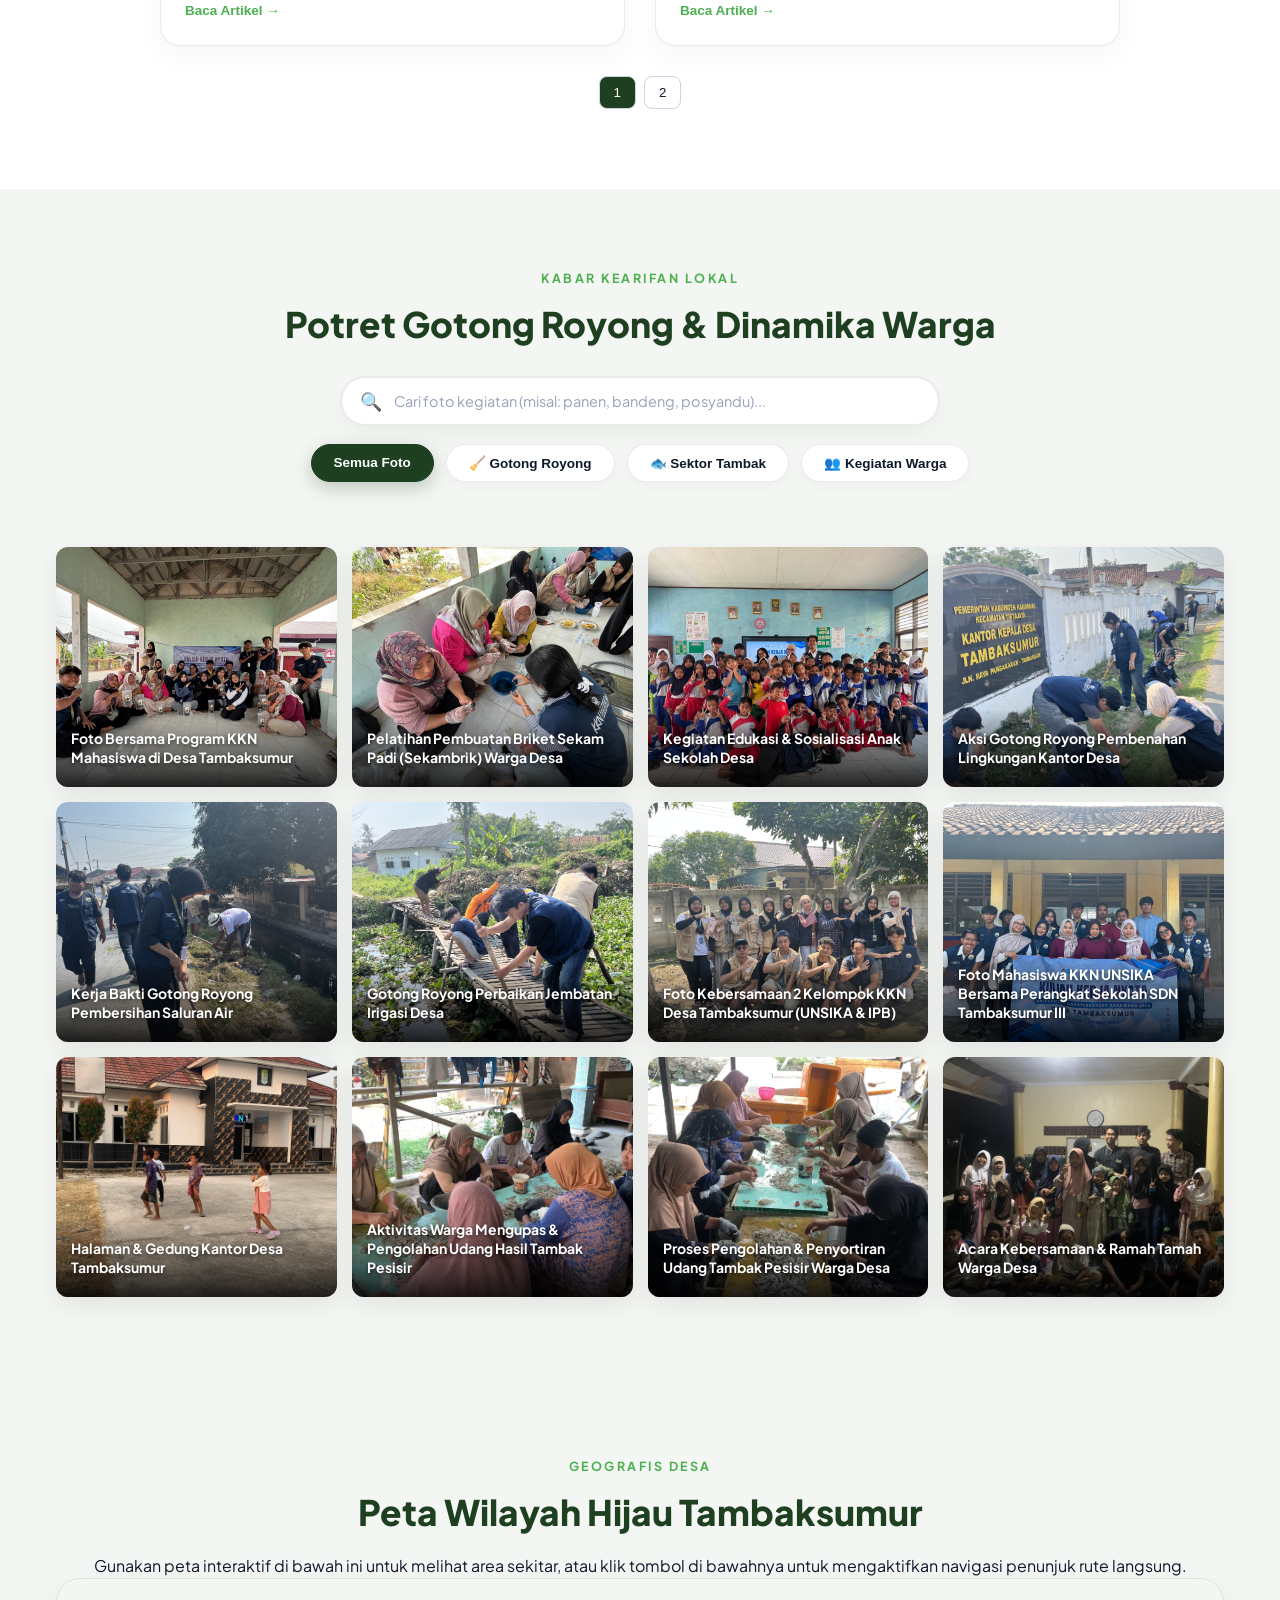
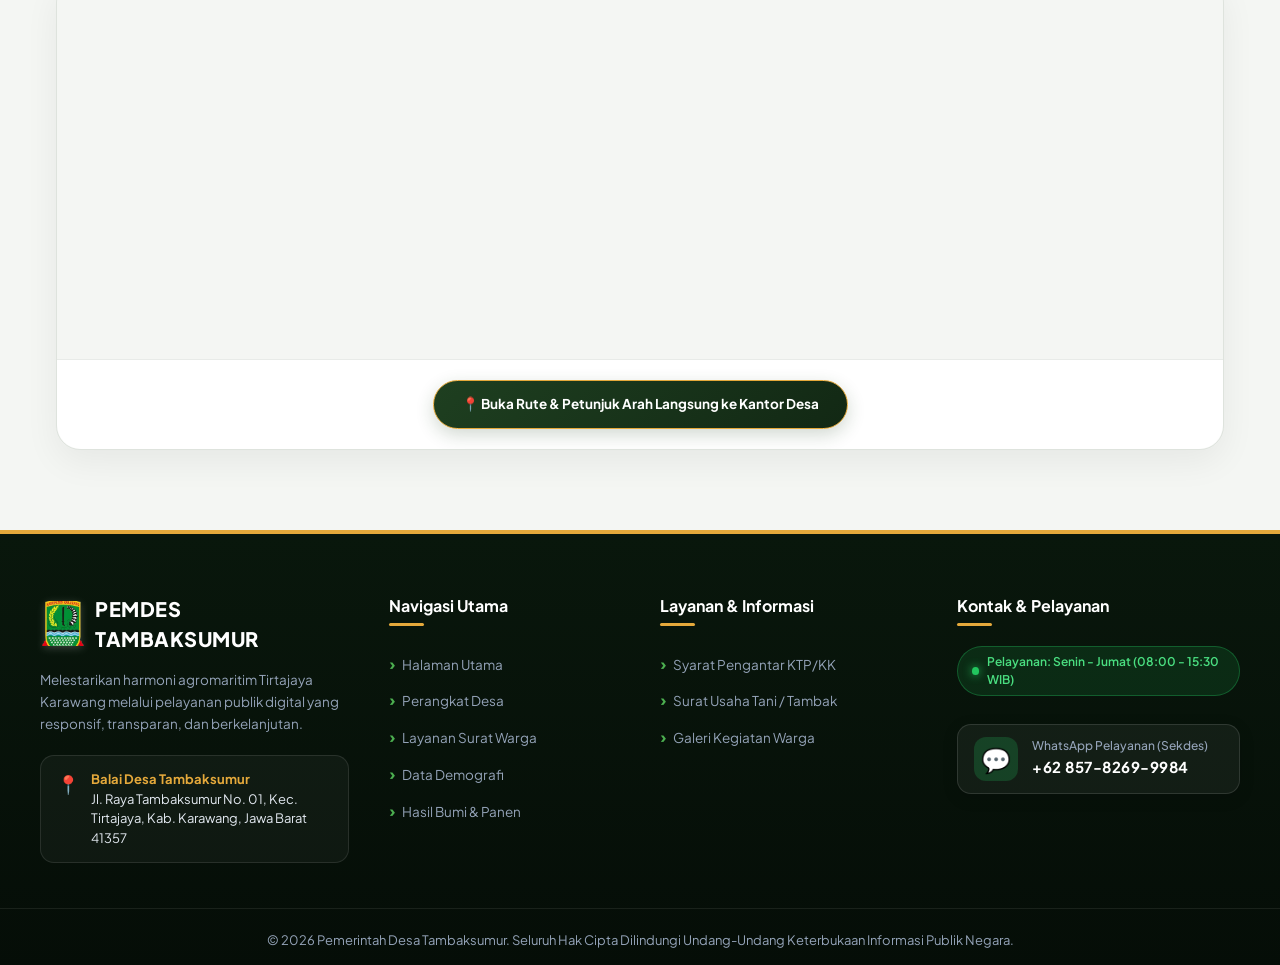
==== commit 06097d72: "perbaikan posisi" ====
--- a/index.html
+++ b/index.html
@@ -1,15 +1,20 @@
 <!DOCTYPE html>
 <html lang="id">
+
 <head>
     <meta charset="UTF-8">
     <meta name="viewport" content="width=device-width, initial-scale=1.0">
     <title>Portal Resmi Desa Tambaksumur Karawang - Informasi & Pelayanan Publik</title>
-    <link rel="icon" type="image/png" href="favicon.png">
+    <link rel="icon" type="image/png" href="logo-karawang.png">
+    <link rel="shortcut icon" type="image/png" href="logo-karawang.png">
+    <link rel="apple-touch-icon" href="logo-karawang.png">
 
     <!-- META SEO UTAMA -->
     <meta name="title" content="Portal Resmi Desa Tambaksumur Karawang - Informasi & Pelayanan Publik">
-    <meta name="description" content="Website Resmi Pemerintah Desa Tambaksumur, Kecamatan Tirtajaya, Kabupaten Karawang. Informasi pelayanan publik, statistik kependudukan, hasil bumi pertanian & tambak, serta layanan aduan warga instan.">
-    <meta name="keywords" content="Desa Tambaksumur, Tambaksumur Tirtajaya, Karawang, Portal Desa, Pemerintah Desa Tambaksumur, Berita Desa, Hasil Tani, Tambak Bandeng, Aduan Warga Karawang">
+    <meta name="description"
+        content="Website Resmi Pemerintah Desa Tambaksumur, Kecamatan Tirtajaya, Kabupaten Karawang. Informasi pelayanan publik, statistik kependudukan, hasil bumi pertanian & tambak, serta layanan aduan warga instan.">
+    <meta name="keywords"
+        content="Desa Tambaksumur, Tambaksumur Tirtajaya, Karawang, Portal Desa, Pemerintah Desa Tambaksumur, Berita Desa, Hasil Tani, Tambak Bandeng, Aduan Warga Karawang">
     <meta name="robots" content="index, follow">
     <meta name="author" content="Pemerintah Desa Tambaksumur">
     <link rel="canonical" href="https://www.desatambaksumur.com/">
@@ -19,7 +24,8 @@
     <meta property="og:type" content="website">
     <meta property="og:url" content="https://www.desatambaksumur.com/">
     <meta property="og:title" content="Portal Resmi Desa Tambaksumur Karawang - Mandiri & Berkelanjutan">
-    <meta property="og:description" content="Website Resmi Desa Tambaksumur, Tirtajaya, Karawang. Portal layanan warga, potensi pertanian & tambak, serta aduan warga online.">
+    <meta property="og:description"
+        content="Website Resmi Desa Tambaksumur, Tirtajaya, Karawang. Portal layanan warga, potensi pertanian & tambak, serta aduan warga online.">
     <meta property="og:image" content="asset/sawah.jpg">
     <meta property="og:site_name" content="Portal Pemdes Tambaksumur">
     <meta property="og:locale" content="id_ID">
@@ -28,7 +34,8 @@
     <meta name="twitter:card" content="summary_large_image">
     <meta name="twitter:url" content="https://www.desatambaksumur.com/">
     <meta name="twitter:title" content="Portal Resmi Desa Tambaksumur Karawang">
-    <meta name="twitter:description" content="Website Resmi Desa Tambaksumur, Tirtajaya, Karawang. Portal layanan warga, potensi pertanian & tambak, serta aduan warga online.">
+    <meta name="twitter:description"
+        content="Website Resmi Desa Tambaksumur, Tirtajaya, Karawang. Portal layanan warga, potensi pertanian & tambak, serta aduan warga online.">
     <meta name="twitter:image" content="asset/sawah.jpg">
 
     <!-- JSON-LD STRUCTURED DATA (SCHEMA.ORG) -->
@@ -39,7 +46,7 @@
       "name": "Pemerintah Desa Tambaksumur",
       "alternateName": "Pemdes Tambaksumur",
       "url": "https://www.desatambaksumur.com",
-      "logo": "https://www.desatambaksumur.com/asset/sawah.jpg",
+      "logo": "https://www.desatambaksumur.com/logo-karawang.png",
       "description": "Portal resmi Pemerintah Desa Tambaksumur, Kecamatan Tirtajaya, Kabupaten Karawang, Jawa Barat.",
       "address": {
         "@type": "PostalAddress",
@@ -68,8 +75,11 @@
     <!-- Google Fonts -->
     <link rel="preconnect" href="https://fonts.googleapis.com">
     <link rel="preconnect" href="https://fonts.gstatic.com" crossorigin>
-    <link href="https://fonts.googleapis.com/css2?family=Plus+Jakarta+Sans:wght@300;400;500;600;700;800&family=Playfair+Display:ital,wght@0,600;1,400&display=swap" rel="stylesheet">
+    <link
+        href="https://fonts.googleapis.com/css2?family=Plus+Jakarta+Sans:wght@300;400;500;600;700;800&family=Playfair+Display:ital,wght@0,600;1,400&display=swap"
+        rel="stylesheet">
 </head>
+
 <body>
 
     <!-- 1. INITIAL PAGE LOADING ANIMATION OVERLAY -->
@@ -92,7 +102,7 @@
     <nav class="navbar" role="navigation" aria-label="Navigasi Utama">
         <div class="container container-flex">
             <a href="#home" class="logo" style="text-decoration:none;">
-                <span class="logo-icon" aria-hidden="true">🌾</span>
+                <img src="logo-karawang.png" alt="Logo Kabupaten Karawang" class="navbar-logo-img">
                 <div class="logo-text">
                     <span class="title">TAMBAKSUMUR</span>
                     <span class="subtitle">PORTAL WARGA & TANI MANDIRI</span>
@@ -100,7 +110,8 @@
             </a>
 
             <!-- TOMBOL HAMBURGER MOBILE MENU -->
-            <button class="hamburger-menu" id="hamburger-btn" aria-label="Toggle Menu Navigasi" aria-expanded="false" aria-controls="nav-menu">
+            <button class="hamburger-menu" id="hamburger-btn" aria-label="Toggle Menu Navigasi" aria-expanded="false"
+                aria-controls="nav-menu">
                 <span></span>
                 <span></span>
                 <span></span>
@@ -109,7 +120,7 @@
             <ul class="nav-links" id="nav-menu">
                 <li class="mobile-drawer-header display-mobile-only">
                     <div class="drawer-brand">
-                        <span class="drawer-logo-icon">🌾</span>
+                        <img src="logo-karawang.png" alt="Logo Kabupaten Karawang" class="drawer-logo-img">
                         <div class="drawer-brand-text">
                             <strong>PEMDES TAMBAKSUMUR</strong>
                             <small>Portal Warga & Tani Mandiri</small>
@@ -117,14 +128,32 @@
                     </div>
                 </li>
                 <li><a href="#home" class="nav-item active"><span class="nav-icon-sm">🏠</span> Beranda</a></li>
-                <li><a href="#perangkat" class="nav-item"><span class="nav-icon-sm">👥</span> Perangkat Desa</a></li>
-                <li><a href="#layanan" class="nav-item"><span class="nav-icon-sm">📜</span> Layanan Surat</a></li>
-                <li><a href="#demografi" class="nav-item"><span class="nav-icon-sm">📊</span> Data Kependudukan</a></li>
-                <li><a href="#potensi" class="nav-item"><span class="nav-icon-sm">🌾</span> Hasil Bumi</a></li>
-                <li><a href="#artikel" class="nav-item"><span class="nav-icon-sm">📰</span> Artikel Desa</a></li>
-                <li><a href="#kegiatan" class="nav-item"><span class="nav-icon-sm">🖼️</span> Galeri Warga</a></li>
-                <li><a href="#maps-location" class="nav-item"><span class="nav-icon-sm">📍</span> Lokasi</a></li>
-                <li><a href="#aduan" class="nav-item btn-nav-cta"><span class="nav-icon-sm">💬</span> Aduan Warga</a></li>
+
+                <!-- DROPDOWN: PROFIL DESA -->
+                <li class="nav-dropdown">
+                    <a href="javascript:void(0)" class="nav-item dropdown-toggle" aria-haspopup="true" aria-expanded="false">
+                        <span class="nav-icon-sm">🏛️</span> Profil Desa <span class="caret-icon">▾</span>
+                    </a>
+                    <ul class="dropdown-menu">
+                        <li><a href="#perangkat" class="dropdown-item"><span class="nav-icon-sm">👥</span> Perangkat Desa</a></li>
+                        <li><a href="#demografi" class="dropdown-item"><span class="nav-icon-sm">📊</span> Data Kependudukan</a></li>
+                        <li><a href="#maps-location" class="dropdown-item"><span class="nav-icon-sm">📍</span> Lokasi Balai Desa</a></li>
+                    </ul>
+                </li>
+
+                <!-- DROPDOWN: LAYANAN & POTENSI -->
+                <li class="nav-dropdown">
+                    <a href="javascript:void(0)" class="nav-item dropdown-toggle" aria-haspopup="true" aria-expanded="false">
+                        <span class="nav-icon-sm">🌾</span> Layanan & Potensi <span class="caret-icon">▾</span>
+                    </a>
+                    <ul class="dropdown-menu">
+                        <li><a href="#layanan" class="dropdown-item"><span class="nav-icon-sm">📜</span> Layanan Surat Warga</a></li>
+                        <li><a href="#potensi" class="dropdown-item"><span class="nav-icon-sm">🌾</span> Hasil Bumi & Panen</a></li>
+                        <li><a href="#artikel" class="dropdown-item"><span class="nav-icon-sm">📰</span> Artikel Desa</a></li>
+                        <li><a href="#kegiatan" class="dropdown-item"><span class="nav-icon-sm">🖼️</span> Galeri Warga</a></li>
+                    </ul>
+                </li>
+
                 <li class="dark-mode-item">
                     <button id="dark-mode-toggle" class="btn-dark-mode" aria-label="Toggle Dark Mode">
                         <span class="theme-icon">🌙</span> <span class="theme-text-lbl">Mode Gelap</span>
@@ -138,556 +167,585 @@
 
     <!-- MAIN CONTENT FOR SEO SEMANTICS -->
     <main>
-    <!-- HERO SECTION WITH DYNAMIC SLIDER BACKGROUND -->
-    <header id="home" class="hero-advanced">
-        <div class="hero-slider-bg">
-            <div class="hero-slide active" style="background-image: url('asset/hero-1.jpg');"></div>
-            <div class="hero-slide" style="background-image: url('asset/hero-2.jpg');"></div>
-            <div class="hero-slide" style="background-image: url('asset/hero-3.jpg');"></div>
-            <div class="hero-overlay"></div>
+        <!-- HERO SECTION WITH DYNAMIC SLIDER BACKGROUND -->
+        <header id="home" class="hero-advanced">
+            <div class="hero-slider-bg">
+                <div class="hero-slide active" style="background-image: url('asset/hero-1.jpg');"></div>
+                <div class="hero-slide" style="background-image: url('asset/hero-2.jpg');"></div>
+                <div class="hero-slide" style="background-image: url('asset/hero-3.jpg');"></div>
+                <div class="hero-overlay"></div>
+            </div>
+
+            <div class="container hero-content-relative">
+                <div class="hero-grid">
+                    <div class="hero-main-text">
+                        <div class="badge-advanced">🌿 Ekosistem Digital Desa Agraris Modern</div>
+                        <h1>Merawat Tradisi Bumi, <br><span class="text-serif">Membangun Masa Depan</span> Tani</h1>
+                        <p>Selamat datang di platform digital resmi Pemerintahan Desa Tambaksumur. Tempat sinergi hangat
+                            masyarakat berpadu dengan hijaunya hamparan sawah Tirtajaya. Kami berkomitmen menyajikan
+                            transparansi data, menonjolkan potensi agromaritim, serta menyediakan wadah komunikasi
+                            instan demi kesejahteraan seluruh warga desa.</p>
+                        <div class="hero-actions-advanced">
+                            <a href="#layanan" class="btn-adv btn-adv-primary">Layanan Surat Warga</a>
+                            <a href="#potensi" class="btn-adv btn-adv-secondary">Lihat Komoditas Unggulan</a>
+                        </div>
+                    </div>
+
+
+                </div>
+
+                <!-- Slider Indicator Dots & Controls -->
+                <div class="hero-slider-indicators">
+                    <span class="hero-dot active" onclick="setHeroSlide(0)"></span>
+                    <span class="hero-dot" onclick="setHeroSlide(1)"></span>
+                    <span class="hero-dot" onclick="setHeroSlide(2)"></span>
+                </div>
+            </div>
+        </header>
+
+        <!-- STRUKTUR ORGANISASI PERANGKAT DESA -->
+        <section id="perangkat" class="section-perangkat-tree">
+            <div class="container">
+                <div class="text-center" style="margin-bottom: 30px;">
+                    <span class="tree-pill-badge">Pemerintahan Desa</span>
+                    <h2 class="tree-main-title">Struktur Pemerintahan Desa Tambaksumur</h2>
+                    <p class="tree-sub-title">Masa Jabatan 2021–2027</p>
+                    <div class="tree-divider-dot"><span></span></div>
+                </div>
+
+                <div class="tree-container">
+                    <!-- Level 1: Kades -->
+                    <div class="tree-level level-top">
+                        <div class="tree-card card-kades"
+                            onclick="openPerangkatModal('Amin Sugianto', 'Kepala Desa (Kades)', 'Memimpin penyelenggaraan pemerintahan desa, membina kehidupan masyarakat, serta menjaga stabilitas ketahanan pangan klaster agromaritim.', 'asset/kades-amin-sugianto.jpg', '0857-1574-5591')">
+                            <div class="tree-avatar">
+                                <img src="asset/kades-amin-sugianto.jpg" alt="Foto Amin Sugianto">
+                            </div>
+                            <h4>Amin Sugianto</h4>
+                            <span class="role-sub">Kepala Desa</span>
+                        </div>
+                    </div>
+
+                    <!-- Level 2: Sekdes & BPD -->
+                    <div class="tree-level level-mid-2">
+                        <div class="tree-box-small"
+                            onclick="openPerangkatModal('Dartam', 'Sekretaris Desa (Sekdes)', 'Bertanggung jawab atas administrasi umum, penyusunan anggaran desa, serta integrasi sistem birokrasi digital online.', 'asset/sekdes.jpg', '0857-8269-9984')">
+                            <div class="tree-box-avatar"><img src="asset/sekdes.jpg" alt="Foto Dartam"></div>
+                            <span class="role-head">Sekretaris Desa</span>
+                            <h5 class="person-name">Dartam</h5>
+                        </div>
+                        <div class="tree-box-small"
+                            onclick="openPerangkatModal('Rudi', 'Ketua BPD', 'Memimpin fungsi legislasi desa, pengawasan kinerja pemerintah desa, serta penampungan aspirasi warga.', 'asset/ketua-bpd.jpg', '0856-7637-379')">
+                            <div class="tree-box-avatar"><img src="asset/ketua-bpd.jpg" alt="Foto Rudi"></div>
+                            <span class="role-head">Ketua BPD</span>
+                            <h5 class="person-name">Rudi</h5>
+                        </div>
+                    </div>
+
+                    <!-- Level 3: Kaur & Kasi -->
+                    <div class="tree-level level-mid-3">
+                        <div class="tree-box-tiny"
+                            onclick="openPerangkatModal('Nurmin Karto', 'Kaur Keuangan', 'Mengelola urusan administrasi keuangan desa, pelaporan pajak, serta transparansi dana desa secara akuntabel.', 'asset/kaur-keuangan.jpg', '0857-1606-0378')">
+                            <div class="tree-box-avatar"><img src="asset/kaur-keuangan.jpg" alt="Foto Nurmin Karto">
+                            </div>
+                            <span class="role-head">Kaur Keuangan</span>
+                            <h5 class="person-name">Nurmin Karto</h5>
+                        </div>
+                        <div class="tree-box-tiny"
+                            onclick="openPerangkatModal('Maesaroh', 'Kaur Umum & Perencanaan', 'Menyusun rencana pembangunan jangka menengah desa (RPJMDes) serta pemetaan infrastruktur pertanian.', 'asset/kaur-umum.jpg', '0857-1800-8598')">
+                            <div class="tree-box-avatar"><img src="asset/kaur-umum.jpg" alt="Foto Maesaroh"></div>
+                            <span class="role-head">Kaur Umum & Perencanaan</span>
+                            <h5 class="person-name">Maesaroh</h5>
+                        </div>
+                        <div class="tree-box-tiny"
+                            onclick="openPerangkatModal('Andri Sopiyan', 'Kaur Pemerintahan', 'Mengelola urusan administrasi tata pemerintahan desa dan ketertiban.', 'asset/kaur-pemerintahan.jpg', '0858-4634-4375')">
+                            <div class="tree-box-avatar"><img src="asset/kaur-pemerintahan.jpg"
+                                    alt="Foto Andri Sopiyan"></div>
+                            <span class="role-head">Kaur Pemerintahan</span>
+                            <h5 class="person-name">Andri Sopiyan</h5>
+                        </div>
+                        <div class="tree-box-tiny"
+                            onclick="openPerangkatModal('Juju Jubaedah', 'Kaur Kesejahteraan', 'Mengelola program bantuan sosial dan kesejahteraan warga tani.', 'asset/kaur-kesejahteraan.jpg', '0815-7462-6369')">
+                            <div class="tree-box-avatar"><img src="asset/kaur-kesejahteraan.jpg"
+                                    alt="Foto Juju Jubaedah"></div>
+                            <span class="role-head">Kaur Kesejahteraan</span>
+                            <h5 class="person-name">Juju Jubaedah</h5>
+                        </div>
+                        <div class="tree-box-tiny"
+                            onclick="openPerangkatModal('M. Koherudin', 'Kaur Pelayanan', 'Melayani kebutuhan administrasi dan kependudukan warga desa.', 'asset/kaur-pelayanan.jpg', '0857-1800-6193')">
+                            <div class="tree-box-avatar"><img src="asset/kaur-pelayanan.jpg" alt="Foto M. Koherudin">
+                            </div>
+                            <span class="role-head">Kaur Pelayanan</span>
+                            <h5 class="person-name">M. Koherudin</h5>
+                        </div>
+                    </div>
+
+                    <!-- Level 4: 7 Wilayah Kadus (Kepala Dusun) -->
+                    <div class="tree-level level-bottom">
+                        <div class="tree-box-tiny box-dusun"
+                            onclick="openPerangkatModal('Ekoy', 'Kadus Jatimekar', 'Mengayomi dan memimpin pelayanan kependudukan serta pembangunan wilayah Dusun Jatimekar.', 'asset/kadus-jatimekar.jpg', '0857-1010-7166')">
+                            <div class="tree-box-avatar"><img src="asset/kadus-jatimekar.jpg" alt="Foto Ekoy"></div>
+                            <span class="role-head">Kadus Jatimekar</span>
+                            <h5 class="person-name">Ekoy</h5>
+                        </div>
+                        <div class="tree-box-tiny box-dusun"
+                            onclick="openPerangkatModal('Anin', 'Kadus Krajan', 'Mengayomi dan memimpin pelayanan kependudukan serta pembangunan wilayah Dusun Krajan.', 'asset/kadus-krajan.jpg', '0857-1673-3255')">
+                            <div class="tree-box-avatar"><img src="asset/kadus-krajan.jpg" alt="Foto Anin"></div>
+                            <span class="role-head">Kadus Krajan</span>
+                            <h5 class="person-name">Anin</h5>
+                        </div>
+                        <div class="tree-box-tiny box-dusun"
+                            onclick="openPerangkatModal('Rahmat.H', 'Kadus Jatimulya', 'Mengayomi dan memimpin pelayanan kependudukan serta pembangunan wilayah Dusun Jatimulya.', 'asset/kadus-jatimulya.jpg', '0856-9168-9659')">
+                            <div class="tree-box-avatar"><img src="asset/kadus-jatimulya.jpg" alt="Foto Rahmat.H"></div>
+                            <span class="role-head">Kadus Jatimulya</span>
+                            <h5 class="person-name">Rahmat.H</h5>
+                        </div>
+                        <div class="tree-box-tiny box-dusun"
+                            onclick="openPerangkatModal('Rosid', 'Kadus Saca', 'Mengayomi dan memimpin pelayanan kependudukan serta pembangunan wilayah Dusun Saca.', 'asset/kadus-saca.jpg', '0857-7096-4402')">
+                            <div class="tree-box-avatar"><img src="asset/kadus-saca.jpg" alt="Foto Rosid"></div>
+                            <span class="role-head">Kadus Saca</span>
+                            <h5 class="person-name">Rosid</h5>
+                        </div>
+                        <div class="tree-box-tiny box-dusun"
+                            onclick="openPerangkatModal('Sarba', 'Kadus Karangmulya', 'Mengayomi dan memimpin pelayanan kependudukan serta pembangunan wilayah Dusun Karangmulya.', 'asset/kadus-karangmulya.jpg', '0858-7076-9436')">
+                            <div class="tree-box-avatar"><img src="asset/kadus-karangmulya.jpg" alt="Foto Sarba"></div>
+                            <span class="role-head">Kadus Karangmulya</span>
+                            <h5 class="person-name">Sarba</h5>
+                        </div>
+                        <div class="tree-box-tiny box-dusun"
+                            onclick="openPerangkatModal('Kardi', 'Kadus Cinara', 'Mengayomi dan memimpin pelayanan kependudukan serta pembangunan wilayah Dusun Cinara.', 'asset/kadus-cinara.jpg', '0857-1016-9023')">
+                            <div class="tree-box-avatar"><img src="asset/kadus-cinara.jpg" alt="Foto Kardi"></div>
+                            <span class="role-head">Kadus Cinara</span>
+                            <h5 class="person-name">Kardi</h5>
+                        </div>
+                        <div class="tree-box-tiny box-dusun"
+                            onclick="openPerangkatModal('Karsa', 'Kadus Mekarjaya', 'Mengayomi dan memimpin pelayanan kependudukan serta pembangunan wilayah Dusun Mekarjaya.', 'asset/kadus-mekarjaya.jpg', '0815-7481-8160')">
+                            <div class="tree-box-avatar"><img src="asset/kadus-mekarjaya.jpg" alt="Foto Karsa"></div>
+                            <span class="role-head">Kadus Mekarjaya</span>
+                            <h5 class="person-name">Karsa</h5>
+                        </div>
+                    </div>
+                </div>
+
+                <div class="perangkat-bottom-section">
+                    <h3 class="tree-secondary-title text-center">Perangkat Desa Utama</h3>
+
+                    <div class="perangkat-cards-row">
+                        <div class="tree-card card-horizontal"
+                            onclick="openPerangkatModal('Amin Sugianto', 'Kepala Desa', 'Memimpin penyelenggaraan pemerintahan desa.', 'asset/kades-amin-sugianto.jpg', '0857-1574-5591')">
+                            <div class="tree-avatar avatar-sm">
+                                <img src="asset/kades-amin-sugianto.jpg" alt="Foto Amin Sugianto">
+                            </div>
+                            <h4>Amin Sugianto</h4>
+                            <span class="role-sub">Kepala Desa</span>
+                        </div>
+
+                        <div class="tree-card card-horizontal"
+                            onclick="openPerangkatModal('Dartam', 'Sekretaris Desa', 'Bertanggung jawab atas administrasi umum dan pelayanan desa.', 'asset/sekdes.jpg', '0857-8269-9984')">
+                            <div class="tree-avatar avatar-sm">
+                                <img src="asset/sekdes.jpg" alt="Foto Dartam">
+                            </div>
+                            <h4>Dartam</h4>
+                            <span class="role-sub">Sekretaris Desa</span>
+                        </div>
+
+                        <div class="tree-card card-horizontal"
+                            onclick="openPerangkatModal('M. Koherudin', 'Kaur Pelayanan', 'Melayani kebutuhan administrasi dan kependudukan warga.', 'asset/kaur-pelayanan.jpg', '0857-1800-6193')">
+                            <div class="tree-avatar avatar-sm">
+                                <img src="asset/kaur-pelayanan.jpg" alt="Foto M. Koherudin">
+                            </div>
+                            <h4>M. Koherudin</h4>
+                            <span class="role-sub">Kaur Pelayanan</span>
+                        </div>
+
+                        <div class="tree-card card-horizontal"
+                            onclick="openPerangkatModal('Maesaroh', 'Kaur Umum & Perencanaan', 'Bertanggung jawab atas administrasi umum dan perencanaan desa.', 'asset/kaur-umum.jpg', '0857-1800-8598')">
+                            <div class="tree-avatar avatar-sm">
+                                <img src="asset/kaur-umum.jpg" alt="Foto Maesaroh">
+                            </div>
+                            <h4>Maesaroh</h4>
+                            <span class="role-sub">Kaur Umum</span>
+                        </div>
+                    </div>
+                </div>
+            </div>
+        </section>
+
+        <!-- POP-UP MODAL PROFIL PERANGKAT -->
+        <div id="perangkat-modal" class="modal-backdrop display-none">
+            <div class="modal-content animate-zoom">
+                <span class="close-modal-btn" onclick="closePerangkatModal()">&times;</span>
+                <div class="modal-grid">
+                    <img id="p-modal-img" src="" alt="Foto Aparatur">
+                    <div class="modal-text-side">
+                        <span id="p-modal-role" class="role-badge kades-tag"
+                            style="display:inline-block; margin-bottom:8px;">Jabatan</span>
+                        <h3 id="p-modal-name">Nama Perangkat</h3>
+                        <p id="p-modal-desc" style="font-size: 14px; color: #64748b; margin-bottom: 0;">Deskripsi...</p>
+                        <div id="p-modal-phone"></div>
+                    </div>
+                </div>
+            </div>
         </div>
 
-        <div class="container hero-content-relative">
-            <div class="hero-grid">
-                <div class="hero-main-text">
-                    <div class="badge-advanced">🌿 Ekosistem Digital Desa Agraris Modern</div>
-                    <h1>Merawat Tradisi Bumi, <br><span class="text-serif">Membangun Masa Depan</span> Tani</h1>
-                    <p>Selamat datang di platform digital resmi Pemerintahan Desa Tambaksumur. Tempat sinergi hangat masyarakat berpadu dengan hijaunya hamparan sawah Tirtajaya. Kami berkomitmen menyajikan transparansi data, menonjolkan potensi agromaritim, serta menyediakan wadah komunikasi instan demi kesejahteraan seluruh warga desa.</p>
-                    <div class="hero-actions-advanced">
-                        <a href="#aduan" class="btn-adv btn-adv-primary">Suarakan Aduan Warga</a>
-                        <a href="#potensi" class="btn-adv btn-adv-secondary">Lihat Komoditas Unggulan</a>
-                    </div>
-                </div>
-                
-
-            </div>
-
-            <!-- Slider Indicator Dots & Controls -->
-            <div class="hero-slider-indicators">
-                <span class="hero-dot active" onclick="setHeroSlide(0)"></span>
-                <span class="hero-dot" onclick="setHeroSlide(1)"></span>
-                <span class="hero-dot" onclick="setHeroSlide(2)"></span>
+        <!-- LAYANAN MANDIRI & CEK SYARAT SURAT WARGA ONLINE -->
+        <section id="layanan" class="section-layanan">
+            <div class="container">
+                <div class="section-header text-center">
+                    <span class="pre-title">PELAYANAN PUBLIK DIGITAL</span>
+                    <h2>Panduan & Cek Syarat Surat Warga</h2>
+                    <p class="section-desc">Pilih jenis pelayanan administrasi desa untuk melihat daftar syarat dokumen
+                        yang wajib disiapkan sebelum mengajukan pelayanan.</p>
+                </div>
+
+                <div class="layanan-tabs-wrapper">
+                    <button class="layanan-tab-btn active" onclick="switchLayananTab('tani')">🌾 Surat Usaha
+                        Tani</button>
+                    <button class="layanan-tab-btn" onclick="switchLayananTab('ktp')">📄 Pengantar KTP / KK</button>
+                    <button class="layanan-tab-btn" onclick="switchLayananTab('domisili')">🏠 Keterangan
+                        Domisili</button>
+                    <button class="layanan-tab-btn" onclick="switchLayananTab('sktm')">🤝 Surat SKTM</button>
+                    <button class="layanan-tab-btn" onclick="switchLayananTab('nikah')">💍 Pengantar Nikah</button>
+                </div>
+
+                <div class="layanan-card-content" id="layanan-detail-box">
+                    <!-- Content generated via JavaScript -->
+                </div>
+            </div>
+        </section>
+
+        <!-- DATA DEMOGRAFI & COUNTER ANIMATION -->
+        <section id="demografi" class="section-dashboard">
+            <div class="container">
+                <div class="section-header text-center">
+                    <span class="pre-title">STATISTIK KESUBURAN & WARGA</span>
+                    <h2>Data Demografi & Bentang Alam Desa</h2>
+                    <p class="section-desc">Penyajikan indikator data kependudukan secara berkala demi menjamin
+                        pemerataan distribusi subsidi pupuk serta program bantuan sosial tani.</p>
+                </div>
+
+                <div class="stats-complex-grid">
+                    <div class="stat-box-advanced border-green">
+                        <div class="stat-icon-wrapper">👨‍👩‍👧‍👦</div>
+                        <h3 class="counter-init" data-target="8400">0</h3>
+                        <p class="stat-label">Total Jiwa Penduduk</p>
+                    </div>
+                    <div class="stat-box-advanced border-blue">
+                        <div class="stat-icon-wrapper">🏠</div>
+                        <h3 class="counter-init" data-target="4100">0</h3>
+                        <p class="stat-label">Kepala Keluarga (KK)</p>
+                    </div>
+                    <div class="stat-box-advanced border-orange">
+                        <div class="stat-icon-wrapper">🌾</div>
+                        <h3 class="counter-init" data-target="1000">0</h3>
+                        <p class="stat-label">Hektar Lahan Pertanian Sawah</p>
+                    </div>
+                    <div class="stat-box-advanced border-cyan">
+                        <div class="stat-icon-wrapper">🐟</div>
+                        <h3 class="counter-init" data-target="70">0</h3>
+                        <p class="stat-label">Hektar Lahan Tambak Aktif</p>
+                    </div>
+                </div>
+            </div>
+        </section>
+
+        <!-- SEKTOR POTENSI -->
+        <section id="potensi" class="section-potensi">
+            <div class="container">
+                <div class="section-header text-center">
+                    <span class="pre-title">SEKTOR UNGGULAN BUMI</span>
+                    <h2>Hasil Panen Raya & Kemakmuran Desa</h2>
+                </div>
+
+                <div class="filter-tabs-container">
+                    <button class="filter-btn active" data-filter="all">Semua Komoditas</button>
+                    <button class="filter-btn" data-filter="sawah">Pertanian</button>
+                    <button class="filter-btn" data-filter="tambak">Tambak</button>
+                </div>
+
+                <div class="potensi-flex-layout">
+                    <div class="potensi-card-complex" data-category="sawah">
+                        <div class="potensi-badge bg-green-tag">Varietas Unggul</div>
+                        <div class="potensi-img-zoom">
+                            <img src="asset/sawah.jpg" alt="Lahan Sawah Desa Tambaksumur">
+                        </div>
+                        <div class="potensi-body-complex">
+                            <h3>Varietas Padi Ciherang & Logistik Modern</h3>
+                            <p>Klaster pertanian sawah Tambaksumur memanfaatkan jaringan irigasi tersier teratur.
+                                Menghasilkan kualitas beras pulen premium hasil keringat para petani lokal.</p>
+                            <button class="btn-card-action" onclick="showPotensiDetail('sawah')">Lihat Analisis Output
+                                &rarr;</button>
+                        </div>
+                    </div>
+
+                    <div class="potensi-card-complex" data-category="tambak">
+                        <div class="potensi-badge bg-blue-tag">Budidaya Pesisir</div>
+                        <div class="potensi-img-zoom">
+                            <img src="asset/tambak.jpg" alt="Budidaya Udang dan Bandeng">
+                        </div>
+                        <div class="potensi-body-complex">
+                            <h3>Budidaya Bandeng Salin & Udang Vaname</h3>
+                            <p>Pemanfaatan wilayah perairan payau pesisir Karawang. Didukung kearifan lokal petambak
+                                tradisional dalam menjaga ekosistem muara tetap seimbang.</p>
+                            <button class="btn-card-action" onclick="showPotensiDetail('tambak')">Lihat Analisis Output
+                                &rarr;</button>
+                        </div>
+                    </div>
+                </div>
+
+                <div id="potensi-dynamic-output" class="dynamic-output-box display-none"></div>
+
+
+            </div>
+        </section>
+
+        <!-- ARTIKEL DESA (SEARCH, SKELETON LOADING & PAGINATION) -->
+        <section id="artikel" class="section-potensi" style="background-color: var(--white);">
+            <div class="container">
+                <div class="section-header text-center">
+                    <span class="pre-title">KABAR & INFORMASI TERKINI</span>
+                    <h2>Artikel & Berita Informasi Desa</h2>
+                    <p class="section-desc">Temukan artikel seputar inovasi pertanian, wawasan perikanan, serta berita
+                        seputar Desa Tambaksumur.</p>
+                </div>
+
+                <!-- CONTAINER SKELETON LOADING -->
+                <div id="skeleton-container" class="artikel-grid-4col display-none">
+                    <div class="skeleton-card">
+                        <div class="skeleton-img"></div>
+                        <div class="skeleton-line"></div>
+                        <div class="skeleton-line short"></div>
+                    </div>
+                    <div class="skeleton-card">
+                        <div class="skeleton-img"></div>
+                        <div class="skeleton-line"></div>
+                        <div class="skeleton-line short"></div>
+                    </div>
+                </div>
+
+                <!-- GRID ARTIKEL DINAMIS -->
+                <div id="artikel-render-grid" class="artikel-grid-4col"></div>
+
+                <!-- PAGINATION CONTROL ARTIKEL -->
+                <div id="pagination-container" class="pagination-wrapper text-center"></div>
+            </div>
+        </section>
+
+        <!-- POP-UP MODAL ARTIKEL FULL & SOSIAL SHARE -->
+        <div id="artikel-modal" class="modal-backdrop display-none">
+            <div class="modal-content animate-zoom" style="max-width: 700px;">
+                <span class="close-modal-btn" onclick="closeArtikelModal()">&times;</span>
+                <div style="padding: 30px; max-height: 80vh; overflow-y: auto;">
+                    <span id="art-modal-category" class="role-badge kades-tag"
+                        style="display: inline-block; margin-bottom: 10px;">Kategori</span>
+                    <span id="art-modal-date" class="date-tag"
+                        style="display: block; margin-bottom: 10px;">Tanggal</span>
+                    <h3 id="art-modal-title" style="color: var(--primary-earth); margin-bottom: 15px; font-size: 22px;">
+                        Judul Artikel</h3>
+                    <img id="art-modal-img" src="" alt="Foto Artikel"
+                        style="width: 100%; height: 260px; object-fit: cover; border-radius: 12px; margin-bottom: 15px;">
+                    <p id="art-modal-content"
+                        style="color: #475569; line-height: 1.8; font-size: 14px; margin-bottom: 20px;">
+                        Isi detail artikel...
+                    </p>
+
+                    <!-- TAUTAN ARTIKEL ASLI PUBLIKASI -->
+                    <div id="art-modal-source-wrapper" style="margin-bottom: 20px; display: none;">
+                        <a id="art-modal-source-link" href="#" target="_blank" rel="noopener noreferrer"
+                            class="btn-card-action"
+                            style="display:inline-flex; align-items:center; gap:8px; text-decoration:none; background: linear-gradient(135deg, #15803d 0%, #047857 100%); color: #fff; padding: 10px 18px; border-radius: 8px; font-weight: 600; font-size: 13.5px; box-shadow: 0 4px 12px rgba(21, 128, 61, 0.25);">
+                            🔗 Baca Publikasi Asli di Kompasiana &rarr;
+                        </a>
+                    </div>
+
+                    <!-- SHARE TO SOCIAL MEDIA -->
+                    <div class="share-box-wrapper">
+                        <strong>Bagikan Artikel Ini:</strong>
+                        <div class="share-buttons">
+                            <button id="btn-share-wa" class="btn-share wa">💬 WhatsApp</button>
+                            <button id="btn-share-fb" class="btn-share fb">📘 Facebook</button>
+                        </div>
+                    </div>
+                </div>
             </div>
         </div>
-    </header>
-
-    <!-- STRUKTUR ORGANISASI PERANGKAT DESA -->
-    <section id="perangkat" class="section-perangkat-tree">
-        <div class="container">
-            <div class="text-center" style="margin-bottom: 30px;">
-                <span class="tree-pill-badge">Pemerintahan Desa</span>
-                <h2 class="tree-main-title">Struktur Pemerintahan Desa Tambaksumur</h2>
-                <p class="tree-sub-title">Masa Jabatan 2021–2027</p>
-                <div class="tree-divider-dot"><span></span></div>
-            </div>
-
-            <div class="tree-container">
-                <!-- Level 1: Kades -->
-                <div class="tree-level level-top">
-                    <div class="tree-card card-kades" onclick="openPerangkatModal('Amin Sugianto', 'Kepala Desa (Kades)', 'Memimpin penyelenggaraan pemerintahan desa, membina kehidupan masyarakat, serta menjaga stabilitas ketahanan pangan klaster agromaritim.', 'asset/kades-amin-sugianto.jpg', '0857-1574-5591')">
-                        <div class="tree-avatar">
-                            <img src="asset/kades-amin-sugianto.jpg" alt="Foto Amin Sugianto">
-                        </div>
-                        <h4>Amin Sugianto</h4>
-                        <span class="role-sub">Kepala Desa</span>
-                    </div>
-                </div>
-
-                <!-- Level 2: Sekdes & BPD -->
-                <div class="tree-level level-mid-2">
-                    <div class="tree-box-small" onclick="openPerangkatModal('Dartam', 'Sekretaris Desa (Sekdes)', 'Bertanggung jawab atas administrasi umum, penyusunan anggaran desa, serta integrasi sistem birokrasi digital online.', 'asset/sekdes.jpg', '0857-8269-9984')">
-                        <div class="tree-box-avatar"><img src="asset/sekdes.jpg" alt="Foto Dartam"></div>
-                        <span class="role-head">Sekretaris Desa</span>
-                        <h5 class="person-name">Dartam</h5>
-                    </div>
-                    <div class="tree-box-small" onclick="openPerangkatModal('Rudi', 'Ketua BPD', 'Memimpin fungsi legislasi desa, pengawasan kinerja pemerintah desa, serta penampungan aspirasi warga.', 'asset/ketua-bpd.jpg', '0856-7637-379')">
-                        <div class="tree-box-avatar"><img src="asset/ketua-bpd.jpg" alt="Foto Rudi"></div>
-                        <span class="role-head">Ketua BPD</span>
-                        <h5 class="person-name">Rudi</h5>
-                    </div>
-                </div>
-
-                <!-- Level 3: Kaur & Kasi -->
-                <div class="tree-level level-mid-3">
-                    <div class="tree-box-tiny" onclick="openPerangkatModal('Nurmin Karto', 'Kaur Keuangan', 'Mengelola urusan administrasi keuangan desa, pelaporan pajak, serta transparansi dana desa secara akuntabel.', 'asset/kaur-keuangan.jpg', '0857-1606-0378')">
-                        <div class="tree-box-avatar"><img src="asset/kaur-keuangan.jpg" alt="Foto Nurmin Karto"></div>
-                        <span class="role-head">Kaur Keuangan</span>
-                        <h5 class="person-name">Nurmin Karto</h5>
-                    </div>
-                    <div class="tree-box-tiny" onclick="openPerangkatModal('Maesaroh', 'Kaur Umum & Perencanaan', 'Menyusun rencana pembangunan jangka menengah desa (RPJMDes) serta pemetaan infrastruktur pertanian.', 'asset/kaur-umum.jpg', '0857-1800-8598')">
-                        <div class="tree-box-avatar"><img src="asset/kaur-umum.jpg" alt="Foto Maesaroh"></div>
-                        <span class="role-head">Kaur Umum & Perencanaan</span>
-                        <h5 class="person-name">Maesaroh</h5>
-                    </div>
-                    <div class="tree-box-tiny" onclick="openPerangkatModal('Andri Sopiyan', 'Kaur Pemerintahan', 'Mengelola urusan administrasi tata pemerintahan desa dan ketertiban.', 'asset/kaur-pemerintahan.jpg', '0858-4634-4375')">
-                        <div class="tree-box-avatar"><img src="asset/kaur-pemerintahan.jpg" alt="Foto Andri Sopiyan"></div>
-                        <span class="role-head">Kaur Pemerintahan</span>
-                        <h5 class="person-name">Andri Sopiyan</h5>
-                    </div>
-                    <div class="tree-box-tiny" onclick="openPerangkatModal('Juju Jubaedah', 'Kaur Kesejahteraan', 'Mengelola program bantuan sosial dan kesejahteraan warga tani.', 'asset/kaur-kesejahteraan.jpg', '0815-7462-6369')">
-                        <div class="tree-box-avatar"><img src="asset/kaur-kesejahteraan.jpg" alt="Foto Juju Jubaedah"></div>
-                        <span class="role-head">Kaur Kesejahteraan</span>
-                        <h5 class="person-name">Juju Jubaedah</h5>
-                    </div>
-                    <div class="tree-box-tiny" onclick="openPerangkatModal('M. Koherudin', 'Kaur Pelayanan', 'Melayani kebutuhan administrasi dan kependudukan warga desa.', 'asset/kaur-pelayanan.jpg', '0857-1800-6193')">
-                        <div class="tree-box-avatar"><img src="asset/kaur-pelayanan.jpg" alt="Foto M. Koherudin"></div>
-                        <span class="role-head">Kaur Pelayanan</span>
-                        <h5 class="person-name">M. Koherudin</h5>
-                    </div>
-                </div>
-
-                <!-- Level 4: 7 Wilayah Kadus (Kepala Dusun) -->
-                <div class="tree-level level-bottom">
-                    <div class="tree-box-tiny box-dusun" onclick="openPerangkatModal('Ekoy', 'Kadus Jatimekar', 'Mengayomi dan memimpin pelayanan kependudukan serta pembangunan wilayah Dusun Jatimekar.', 'asset/kadus-jatimekar.jpg', '0857-1010-7166')">
-                        <div class="tree-box-avatar"><img src="asset/kadus-jatimekar.jpg" alt="Foto Ekoy"></div>
-                        <span class="role-head">Kadus Jatimekar</span>
-                        <h5 class="person-name">Ekoy</h5>
-                    </div>
-                    <div class="tree-box-tiny box-dusun" onclick="openPerangkatModal('Anin', 'Kadus Krajan', 'Mengayomi dan memimpin pelayanan kependudukan serta pembangunan wilayah Dusun Krajan.', 'asset/kadus-krajan.jpg', '0857-1673-3255')">
-                        <div class="tree-box-avatar"><img src="asset/kadus-krajan.jpg" alt="Foto Anin"></div>
-                        <span class="role-head">Kadus Krajan</span>
-                        <h5 class="person-name">Anin</h5>
-                    </div>
-                    <div class="tree-box-tiny box-dusun" onclick="openPerangkatModal('Rahmat.H', 'Kadus Jatimulya', 'Mengayomi dan memimpin pelayanan kependudukan serta pembangunan wilayah Dusun Jatimulya.', 'asset/kadus-jatimulya.jpg', '0856-9168-9659')">
-                        <div class="tree-box-avatar"><img src="asset/kadus-jatimulya.jpg" alt="Foto Rahmat.H"></div>
-                        <span class="role-head">Kadus Jatimulya</span>
-                        <h5 class="person-name">Rahmat.H</h5>
-                    </div>
-                    <div class="tree-box-tiny box-dusun" onclick="openPerangkatModal('Rosid', 'Kadus Saca', 'Mengayomi dan memimpin pelayanan kependudukan serta pembangunan wilayah Dusun Saca.', 'asset/kadus-saca.jpg', '0857-7096-4402')">
-                        <div class="tree-box-avatar"><img src="asset/kadus-saca.jpg" alt="Foto Rosid"></div>
-                        <span class="role-head">Kadus Saca</span>
-                        <h5 class="person-name">Rosid</h5>
-                    </div>
-                    <div class="tree-box-tiny box-dusun" onclick="openPerangkatModal('Sarba', 'Kadus Karangmulya', 'Mengayomi dan memimpin pelayanan kependudukan serta pembangunan wilayah Dusun Karangmulya.', 'asset/kadus-karangmulya.jpg', '0858-7076-9436')">
-                        <div class="tree-box-avatar"><img src="asset/kadus-karangmulya.jpg" alt="Foto Sarba"></div>
-                        <span class="role-head">Kadus Karangmulya</span>
-                        <h5 class="person-name">Sarba</h5>
-                    </div>
-                    <div class="tree-box-tiny box-dusun" onclick="openPerangkatModal('Kardi', 'Kadus Cinara', 'Mengayomi dan memimpin pelayanan kependudukan serta pembangunan wilayah Dusun Cinara.', 'asset/kadus-cinara.jpg', '0857-1016-9023')">
-                        <div class="tree-box-avatar"><img src="asset/kadus-cinara.jpg" alt="Foto Kardi"></div>
-                        <span class="role-head">Kadus Cinara</span>
-                        <h5 class="person-name">Kardi</h5>
-                    </div>
-                    <div class="tree-box-tiny box-dusun" onclick="openPerangkatModal('Karsa', 'Kadus Mekarjaya', 'Mengayomi dan memimpin pelayanan kependudukan serta pembangunan wilayah Dusun Mekarjaya.', 'asset/kadus-mekarjaya.jpg', '0815-7481-8160')">
-                        <div class="tree-box-avatar"><img src="asset/kadus-mekarjaya.jpg" alt="Foto Karsa"></div>
-                        <span class="role-head">Kadus Mekarjaya</span>
-                        <h5 class="person-name">Karsa</h5>
-                    </div>
-                </div>
-            </div>
-
-            <div class="perangkat-bottom-section">
-                <h3 class="tree-secondary-title text-center">Perangkat Desa Utama</h3>
-                
-                <div class="perangkat-cards-row">
-                    <div class="tree-card card-horizontal" onclick="openPerangkatModal('Amin Sugianto', 'Kepala Desa', 'Memimpin penyelenggaraan pemerintahan desa.', 'asset/kades-amin-sugianto.jpg', '0857-1574-5591')">
-                        <div class="tree-avatar avatar-sm">
-                            <img src="asset/kades-amin-sugianto.jpg" alt="Foto Amin Sugianto">
-                        </div>
-                        <h4>Amin Sugianto</h4>
-                        <span class="role-sub">Kepala Desa</span>
-                    </div>
-
-                    <div class="tree-card card-horizontal" onclick="openPerangkatModal('Dartam', 'Sekretaris Desa', 'Bertanggung jawab atas administrasi umum dan pelayanan desa.', 'asset/sekdes.jpg', '0857-8269-9984')">
-                        <div class="tree-avatar avatar-sm">
-                            <img src="asset/sekdes.jpg" alt="Foto Dartam">
-                        </div>
-                        <h4>Dartam</h4>
-                        <span class="role-sub">Sekretaris Desa</span>
-                    </div>
-
-                    <div class="tree-card card-horizontal" onclick="openPerangkatModal('M. Koherudin', 'Kaur Pelayanan', 'Melayani kebutuhan administrasi dan kependudukan warga.', 'asset/kaur-pelayanan.jpg', '0857-1800-6193')">
-                        <div class="tree-avatar avatar-sm">
-                            <img src="asset/kaur-pelayanan.jpg" alt="Foto M. Koherudin">
-                        </div>
-                        <h4>M. Koherudin</h4>
-                        <span class="role-sub">Kaur Pelayanan</span>
-                    </div>
-
-                    <div class="tree-card card-horizontal" onclick="openPerangkatModal('Maesaroh', 'Kaur Umum & Perencanaan', 'Bertanggung jawab atas administrasi umum dan perencanaan desa.', 'asset/kaur-umum.jpg', '0857-1800-8598')">
-                        <div class="tree-avatar avatar-sm">
-                            <img src="asset/kaur-umum.jpg" alt="Foto Maesaroh">
-                        </div>
-                        <h4>Maesaroh</h4>
-                        <span class="role-sub">Kaur Umum</span>
-                    </div>
+
+        <!-- GALERI & LIGHTBOX -->
+        <section id="kegiatan" class="section-kegiatan">
+            <div class="container">
+                <div class="section-header text-center">
+                    <span class="pre-title">KABAR KEARIFAN LOKAL</span>
+                    <h2>Potret Gotong Royong & Dinamika Warga</h2>
+                </div>
+
+                <!-- TOOLBAR GALERI LUXURY & INTERAKTIF -->
+                <div class="galeri-toolbar-luxury">
+                    <div class="search-galeri-modern">
+                        <div class="search-input-inner">
+                            <span class="search-badge-icon">🔍</span>
+                            <input type="text" id="input-search-galeri"
+                                placeholder="Cari foto kegiatan (misal: panen, bandeng, posyandu)..."
+                                autocomplete="off" />
+                            <button type="button" id="btn-clear-galeri" class="btn-clear-search display-none"
+                                title="Hapus pencarian">&times;</button>
+                        </div>
+                    </div>
+
+                    <!-- FILTER TABS GALERI -->
+                    <div class="filter-tabs-container">
+                        <button class="filter-btn-gal active" data-gal="all">Semua Foto</button>
+                        <button class="filter-btn-gal" data-gal="gotongroyong">🧹 Gotong Royong</button>
+                        <button class="filter-btn-gal" data-gal="tambak">🐟 Sektor Tambak</button>
+                        <button class="filter-btn-gal" data-gal="kegiatan">👥 Kegiatan Warga</button>
+                    </div>
+                </div>
+
+                <div class="gallery-masonry-grid">
+                    <div class="gallery-item-wrapper" data-cat="kegiatan"
+                        onclick="openLightbox('asset/galeri_warga/galeri1_web.jpg', 'Foto Bersama Program KKN Mahasiswa di Desa Tambaksumur')">
+                        <img src="asset/galeri_warga/galeri1_web.jpg" alt="Foto Bersama Program KKN Mahasiswa">
+                        <div class="gallery-caption-overlay">
+                            <h4>Foto Bersama Program KKN Mahasiswa di Desa Tambaksumur</h4>
+                        </div>
+                    </div>
+
+                    <div class="gallery-item-wrapper" data-cat="kegiatan"
+                        onclick="openLightbox('asset/galeri_warga/galeri6_web.jpg', 'Pelatihan Pembuatan Briket Sekam Padi (Sekambrik) Warga Desa')">
+                        <img src="asset/galeri_warga/galeri6_web.jpg"
+                            alt="Pelatihan Pembuatan Briket Sekam Padi Sekambrik">
+                        <div class="gallery-caption-overlay">
+                            <h4>Pelatihan Pembuatan Briket Sekam Padi (Sekambrik) Warga Desa</h4>
+                        </div>
+                    </div>
+
+                    <div class="gallery-item-wrapper" data-cat="kegiatan"
+                        onclick="openLightbox('asset/galeri_warga/IMG-20260722-WA0042.jpg', 'Kegiatan Edukasi & Sosialisasi Anak Sekolah Desa')">
+                        <img src="asset/galeri_warga/IMG-20260722-WA0042.jpg" alt="Kegiatan Edukasi Sekolah Desa">
+                        <div class="gallery-caption-overlay">
+                            <h4>Kegiatan Edukasi & Sosialisasi Anak Sekolah Desa</h4>
+                        </div>
+                    </div>
+
+                    <div class="gallery-item-wrapper" data-cat="gotongroyong"
+                        onclick="openLightbox('asset/galeri_warga/IMG_1221.jpg', 'Aksi Gotong Royong Pembenahan Lingkungan Kantor Desa')">
+                        <img src="asset/galeri_warga/IMG_1221.jpg" alt="Gotong Royong Lingkungan Kantor Desa">
+                        <div class="gallery-caption-overlay">
+                            <h4>Aksi Gotong Royong Pembenahan Lingkungan Kantor Desa</h4>
+                        </div>
+                    </div>
+
+                    <div class="gallery-item-wrapper" data-cat="gotongroyong"
+                        onclick="openLightbox('asset/galeri_warga/IMG_1267.jpg', 'Kerja Bakti Gotong Royong Pembersihan Saluran Air')">
+                        <img src="asset/galeri_warga/IMG_1267.jpg" alt="Kerja Bakti Pembersihan Saluran Air">
+                        <div class="gallery-caption-overlay">
+                            <h4>Kerja Bakti Gotong Royong Pembersihan Saluran Air</h4>
+                        </div>
+                    </div>
+
+                    <div class="gallery-item-wrapper" data-cat="gotongroyong"
+                        onclick="openLightbox('asset/galeri_warga/IMG_1288.jpg', 'Gotong Royong Perbaikan Jembatan Irigasi Desa')">
+                        <img src="asset/galeri_warga/IMG_1288.jpg" alt="Perbaikan Jembatan Irigasi Desa">
+                        <div class="gallery-caption-overlay">
+                            <h4>Gotong Royong Perbaikan Jembatan Irigasi Desa</h4>
+                        </div>
+                    </div>
+
+                    <div class="gallery-item-wrapper" data-cat="kegiatan"
+                        onclick="openLightbox('asset/galeri_warga/IMG_1310.jpg', 'Foto Kebersamaan 2 Kelompok KKN Desa Tambaksumur (UNSIKA & IPB)')">
+                        <img src="asset/galeri_warga/IMG_1310.jpg" alt="Foto Kebersamaan KKN UNSIKA & IPB">
+                        <div class="gallery-caption-overlay">
+                            <h4>Foto Kebersamaan 2 Kelompok KKN Desa Tambaksumur (UNSIKA & IPB)</h4>
+                        </div>
+                    </div>
+
+                    <div class="gallery-item-wrapper" data-cat="kegiatan"
+                        onclick="openLightbox('asset/galeri_warga/IMG_20260722_215235_796.jpg', 'Foto Mahasiswa KKN UNSIKA Bersama Perangkat Sekolah SDN Tambaksumur III')">
+                        <img src="asset/galeri_warga/IMG_20260722_215235_796.jpg"
+                            alt="Foto KKN UNSIKA & Perangkat Sekolah SDN Tambaksumur III">
+                        <div class="gallery-caption-overlay">
+                            <h4>Foto Mahasiswa KKN UNSIKA Bersama Perangkat Sekolah SDN Tambaksumur III</h4>
+                        </div>
+                    </div>
+
+                    <div class="gallery-item-wrapper" data-cat="kegiatan"
+                        onclick="openLightbox('asset/galeri_warga/IMG_3882.JPG', 'Halaman & Gedung Kantor Desa Tambaksumur')">
+                        <img src="asset/galeri_warga/IMG_3882.JPG" alt="Halaman Gedung Kantor Desa">
+                        <div class="gallery-caption-overlay">
+                            <h4>Halaman & Gedung Kantor Desa Tambaksumur</h4>
+                        </div>
+                    </div>
+
+                    <div class="gallery-item-wrapper" data-cat="tambak"
+                        onclick="openLightbox('asset/galeri_warga/IMG_3890.JPG', 'Aktivitas Warga Mengupas & Pengolahan Udang Hasil Tambak Pesisir')">
+                        <img src="asset/galeri_warga/IMG_3890.JPG" alt="Aktivitas Mengupas Udang Tambak">
+                        <div class="gallery-caption-overlay">
+                            <h4>Aktivitas Warga Mengupas & Pengolahan Udang Hasil Tambak Pesisir</h4>
+                        </div>
+                    </div>
+
+                    <div class="gallery-item-wrapper" data-cat="tambak"
+                        onclick="openLightbox('asset/galeri_warga/IMG_3902.JPG', 'Proses Pengolahan & Penyortiran Udang Tambak Pesisir Warga Desa')">
+                        <img src="asset/galeri_warga/IMG_3902.JPG" alt="Proses Pengolahan Udang Tambak">
+                        <div class="gallery-caption-overlay">
+                            <h4>Proses Pengolahan & Penyortiran Udang Tambak Pesisir Warga Desa</h4>
+                        </div>
+                    </div>
+
+                    <div class="gallery-item-wrapper" data-cat="kegiatan"
+                        onclick="openLightbox('asset/galeri_warga/IMG_4031.jpg', 'Acara Kebersamaan & Ramah Tamah Warga Desa')">
+                        <img src="asset/galeri_warga/IMG_4031.jpg" alt="Acara Ramah Tamah Warga Desa">
+                        <div class="gallery-caption-overlay">
+                            <h4>Acara Kebersamaan & Ramah Tamah Warga Desa</h4>
+                        </div>
+                    </div>
+                </div>
+            </div>
+        </section>
+
+        <!-- LIGHTBOX GALERI POPUP -->
+        <div id="lightbox-modal" class="modal-backdrop display-none" onclick="closeLightbox()">
+            <div class="lightbox-content animate-zoom" onclick="event.stopPropagation()">
+                <button type="button" class="close-modal-btn-lightbox" onclick="closeLightbox()"
+                    title="Tutup">&times;</button>
+                <div class="lightbox-img-wrapper">
+                    <img id="lightbox-img" src="" alt="Foto Galeri Desa Tambaksumur">
+                </div>
+                <div class="lightbox-caption-box">
+                    <p id="lightbox-caption"></p>
                 </div>
             </div>
         </div>
-    </section>
-
-    <!-- POP-UP MODAL PROFIL PERANGKAT -->
-    <div id="perangkat-modal" class="modal-backdrop display-none">
-        <div class="modal-content animate-zoom">
-            <span class="close-modal-btn" onclick="closePerangkatModal()">&times;</span>
-            <div class="modal-grid">
-                <img id="p-modal-img" src="" alt="Foto Aparatur">
-                <div class="modal-text-side">
-                    <span id="p-modal-role" class="role-badge kades-tag" style="display:inline-block; margin-bottom:8px;">Jabatan</span>
-                    <h3 id="p-modal-name">Nama Perangkat</h3>
-                    <p id="p-modal-desc" style="font-size: 14px; color: #64748b; margin-bottom: 0;">Deskripsi...</p>
-                    <div id="p-modal-phone"></div>
-                </div>
-            </div>
-        </div>
-    </div>
-
-    <!-- LAYANAN MANDIRI & CEK SYARAT SURAT WARGA ONLINE -->
-    <section id="layanan" class="section-layanan">
-        <div class="container">
-            <div class="section-header text-center">
-                <span class="pre-title">PELAYANAN PUBLIK DIGITAL</span>
-                <h2>Panduan & Cek Syarat Surat Warga</h2>
-                <p class="section-desc">Pilih jenis pelayanan administrasi desa untuk melihat daftar syarat dokumen yang wajib disiapkan sebelum mengajukan pelayanan.</p>
-            </div>
-
-            <div class="layanan-tabs-wrapper">
-                <button class="layanan-tab-btn active" onclick="switchLayananTab('tani')">🌾 Surat Usaha Tani</button>
-                <button class="layanan-tab-btn" onclick="switchLayananTab('ktp')">📄 Pengantar KTP / KK</button>
-                <button class="layanan-tab-btn" onclick="switchLayananTab('domisili')">🏠 Keterangan Domisili</button>
-                <button class="layanan-tab-btn" onclick="switchLayananTab('sktm')">🤝 Surat SKTM</button>
-                <button class="layanan-tab-btn" onclick="switchLayananTab('nikah')">💍 Pengantar Nikah</button>
-            </div>
-
-            <div class="layanan-card-content" id="layanan-detail-box">
-                <!-- Content generated via JavaScript -->
-            </div>
-        </div>
-    </section>
-
-    <!-- DATA DEMOGRAFI & COUNTER ANIMATION -->
-    <section id="demografi" class="section-dashboard">
-        <div class="container">
-            <div class="section-header text-center">
-                <span class="pre-title">STATISTIK KESUBURAN & WARGA</span>
-                <h2>Data Demografi & Bentang Alam Desa</h2>
-                <p class="section-desc">Penyajikan indikator data kependudukan secara berkala demi menjamin pemerataan distribusi subsidi pupuk serta program bantuan sosial tani.</p>
-            </div>
-            
-            <div class="stats-complex-grid">
-                <div class="stat-box-advanced border-green">
-                    <div class="stat-icon-wrapper">👨‍👩‍👧‍👦</div>
-                    <h3 class="counter-init" data-target="8400">0</h3>
-                    <p class="stat-label">Total Jiwa Penduduk</p>
-                </div>
-                <div class="stat-box-advanced border-blue">
-                    <div class="stat-icon-wrapper">🏠</div>
-                    <h3 class="counter-init" data-target="4100">0</h3>
-                    <p class="stat-label">Kepala Keluarga (KK)</p>
-                </div>
-                <div class="stat-box-advanced border-orange">
-                    <div class="stat-icon-wrapper">🌾</div>
-                    <h3 class="counter-init" data-target="1000">0</h3>
-                    <p class="stat-label">Hektar Lahan Pertanian Sawah</p>
-                </div>
-                <div class="stat-box-advanced border-cyan">
-                    <div class="stat-icon-wrapper">🐟</div>
-                    <h3 class="counter-init" data-target="70">0</h3>
-                    <p class="stat-label">Hektar Lahan Tambak Aktif</p>
-                </div>
-            </div>
-        </div>
-    </section>
-
-    <!-- SEKTOR POTENSI -->
-    <section id="potensi" class="section-potensi">
-        <div class="container">
-            <div class="section-header text-center">
-                <span class="pre-title">SEKTOR UNGGULAN BUMI</span>
-                <h2>Hasil Panen Raya & Kemakmuran Desa</h2>
-            </div>
-            
-            <div class="filter-tabs-container">
-                <button class="filter-btn active" data-filter="all">Semua Komoditas</button>
-                <button class="filter-btn" data-filter="sawah">Pertanian</button>
-                <button class="filter-btn" data-filter="tambak">Tambak</button>
-            </div>
-            
-            <div class="potensi-flex-layout">
-                <div class="potensi-card-complex" data-category="sawah">
-                    <div class="potensi-badge bg-green-tag">Varietas Unggul</div>
-                    <div class="potensi-img-zoom">
-                        <img src="asset/sawah.jpg" alt="Lahan Sawah Desa Tambaksumur">
-                    </div>
-                    <div class="potensi-body-complex">
-                        <h3>Varietas Padi Ciherang & Logistik Modern</h3>
-                        <p>Klaster pertanian sawah Tambaksumur memanfaatkan jaringan irigasi tersier teratur. Menghasilkan kualitas beras pulen premium hasil keringat para petani lokal.</p>
-                        <button class="btn-card-action" onclick="showPotensiDetail('sawah')">Lihat Analisis Output &rarr;</button>
-                    </div>
-                </div>
-
-                <div class="potensi-card-complex" data-category="tambak">
-                    <div class="potensi-badge bg-blue-tag">Budidaya Pesisir</div>
-                    <div class="potensi-img-zoom">
-                        <img src="asset/tambak.jpg" alt="Budidaya Udang dan Bandeng">
-                    </div>
-                    <div class="potensi-body-complex">
-                        <h3>Budidaya Bandeng Salin & Udang Vaname</h3>
-                        <p>Pemanfaatan wilayah perairan payau pesisir Karawang. Didukung kearifan lokal petambak tradisional dalam menjaga ekosistem muara tetap seimbang.</p>
-                        <button class="btn-card-action" onclick="showPotensiDetail('tambak')">Lihat Analisis Output &rarr;</button>
-                    </div>
-                </div>
-            </div>
-
-            <div id="potensi-dynamic-output" class="dynamic-output-box display-none"></div>
-
-
-        </div>
-    </section>
-
-    <!-- ARTIKEL DESA (SEARCH, SKELETON LOADING & PAGINATION) -->
-    <section id="artikel" class="section-potensi" style="background-color: var(--white);">
-        <div class="container">
-            <div class="section-header text-center">
-                <span class="pre-title">KABAR & INFORMASI TERKINI</span>
-                <h2>Artikel & Berita Informasi Desa</h2>
-                <p class="section-desc">Temukan artikel seputar inovasi pertanian, wawasan perikanan, serta berita seputar Desa Tambaksumur.</p>
-            </div>
-
-            <!-- CONTAINER SKELETON LOADING -->
-            <div id="skeleton-container" class="artikel-grid-4col display-none">
-                <div class="skeleton-card"><div class="skeleton-img"></div><div class="skeleton-line"></div><div class="skeleton-line short"></div></div>
-                <div class="skeleton-card"><div class="skeleton-img"></div><div class="skeleton-line"></div><div class="skeleton-line short"></div></div>
-            </div>
-
-            <!-- GRID ARTIKEL DINAMIS -->
-            <div id="artikel-render-grid" class="artikel-grid-4col"></div>
-
-            <!-- PAGINATION CONTROL ARTIKEL -->
-            <div id="pagination-container" class="pagination-wrapper text-center"></div>
-        </div>
-    </section>
-
-    <!-- POP-UP MODAL ARTIKEL FULL & SOSIAL SHARE -->
-    <div id="artikel-modal" class="modal-backdrop display-none">
-        <div class="modal-content animate-zoom" style="max-width: 700px;">
-            <span class="close-modal-btn" onclick="closeArtikelModal()">&times;</span>
-            <div style="padding: 30px; max-height: 80vh; overflow-y: auto;">
-                <span id="art-modal-category" class="role-badge kades-tag" style="display: inline-block; margin-bottom: 10px;">Kategori</span>
-                <span id="art-modal-date" class="date-tag" style="display: block; margin-bottom: 10px;">Tanggal</span>
-                <h3 id="art-modal-title" style="color: var(--primary-earth); margin-bottom: 15px; font-size: 22px;">Judul Artikel</h3>
-                <img id="art-modal-img" src="" alt="Foto Artikel" style="width: 100%; height: 260px; object-fit: cover; border-radius: 12px; margin-bottom: 15px;">
-                <p id="art-modal-content" style="color: #475569; line-height: 1.8; font-size: 14px; margin-bottom: 20px;">
-                    Isi detail artikel...
-                </p>
-
-                <!-- TAUTAN ARTIKEL ASLI PUBLIKASI -->
-                <div id="art-modal-source-wrapper" style="margin-bottom: 20px; display: none;">
-                    <a id="art-modal-source-link" href="#" target="_blank" rel="noopener noreferrer" class="btn-card-action" style="display:inline-flex; align-items:center; gap:8px; text-decoration:none; background: linear-gradient(135deg, #15803d 0%, #047857 100%); color: #fff; padding: 10px 18px; border-radius: 8px; font-weight: 600; font-size: 13.5px; box-shadow: 0 4px 12px rgba(21, 128, 61, 0.25);">
-                        🔗 Baca Publikasi Asli di Kompasiana &rarr;
-                    </a>
-                </div>
-
-                <!-- SHARE TO SOCIAL MEDIA -->
-                <div class="share-box-wrapper">
-                    <strong>Bagikan Artikel Ini:</strong>
-                    <div class="share-buttons">
-                        <button id="btn-share-wa" class="btn-share wa">💬 WhatsApp</button>
-                        <button id="btn-share-fb" class="btn-share fb">📘 Facebook</button>
-                    </div>
-                </div>
-            </div>
-        </div>
-    </div>
-
-    <!-- GALERI & LIGHTBOX -->
-    <section id="kegiatan" class="section-kegiatan">
-        <div class="container">
-            <div class="section-header text-center">
-                <span class="pre-title">KABAR KEARIFAN LOKAL</span>
-                <h2>Potret Gotong Royong & Dinamika Warga</h2>
-            </div>
-
-            <!-- TOOLBAR GALERI LUXURY & INTERAKTIF -->
-            <div class="galeri-toolbar-luxury">
-                <div class="search-galeri-modern">
-                    <div class="search-input-inner">
-                        <span class="search-badge-icon">🔍</span>
-                        <input type="text" id="input-search-galeri" placeholder="Cari foto kegiatan (misal: panen, bandeng, posyandu)..." autocomplete="off" />
-                        <button type="button" id="btn-clear-galeri" class="btn-clear-search display-none" title="Hapus pencarian">&times;</button>
-                    </div>
-                </div>
-
-                <!-- FILTER TABS GALERI -->
-                <div class="filter-tabs-container">
-                    <button class="filter-btn-gal active" data-gal="all">Semua Foto</button>
-                    <button class="filter-btn-gal" data-gal="gotongroyong">🧹 Gotong Royong</button>
-                    <button class="filter-btn-gal" data-gal="tambak">🐟 Sektor Tambak</button>
-                    <button class="filter-btn-gal" data-gal="kegiatan">👥 Kegiatan Warga</button>
-                </div>
-            </div>
-            
-            <div class="gallery-masonry-grid">
-                <div class="gallery-item-wrapper" data-cat="kegiatan" onclick="openLightbox('asset/galeri_warga/galeri1_web.jpg', 'Foto Bersama Program KKN Mahasiswa di Desa Tambaksumur')">
-                    <img src="asset/galeri_warga/galeri1_web.jpg" alt="Foto Bersama Program KKN Mahasiswa">
-                    <div class="gallery-caption-overlay">
-                        <h4>Foto Bersama Program KKN Mahasiswa di Desa Tambaksumur</h4>
-                    </div>
-                </div>
-
-                <div class="gallery-item-wrapper" data-cat="kegiatan" onclick="openLightbox('asset/galeri_warga/galeri6_web.jpg', 'Pelatihan Pembuatan Briket Sekam Padi (Sekambrik) Warga Desa')">
-                    <img src="asset/galeri_warga/galeri6_web.jpg" alt="Pelatihan Pembuatan Briket Sekam Padi Sekambrik">
-                    <div class="gallery-caption-overlay">
-                        <h4>Pelatihan Pembuatan Briket Sekam Padi (Sekambrik) Warga Desa</h4>
-                    </div>
-                </div>
-
-                <div class="gallery-item-wrapper" data-cat="kegiatan" onclick="openLightbox('asset/galeri_warga/IMG-20260722-WA0042.jpg', 'Kegiatan Edukasi & Sosialisasi Anak Sekolah Desa')">
-                    <img src="asset/galeri_warga/IMG-20260722-WA0042.jpg" alt="Kegiatan Edukasi Sekolah Desa">
-                    <div class="gallery-caption-overlay">
-                        <h4>Kegiatan Edukasi & Sosialisasi Anak Sekolah Desa</h4>
-                    </div>
-                </div>
-
-                <div class="gallery-item-wrapper" data-cat="gotongroyong" onclick="openLightbox('asset/galeri_warga/IMG_1221.jpg', 'Aksi Gotong Royong Pembenahan Lingkungan Kantor Desa')">
-                    <img src="asset/galeri_warga/IMG_1221.jpg" alt="Gotong Royong Lingkungan Kantor Desa">
-                    <div class="gallery-caption-overlay">
-                        <h4>Aksi Gotong Royong Pembenahan Lingkungan Kantor Desa</h4>
-                    </div>
-                </div>
-
-                <div class="gallery-item-wrapper" data-cat="gotongroyong" onclick="openLightbox('asset/galeri_warga/IMG_1267.jpg', 'Kerja Bakti Gotong Royong Pembersihan Saluran Air')">
-                    <img src="asset/galeri_warga/IMG_1267.jpg" alt="Kerja Bakti Pembersihan Saluran Air">
-                    <div class="gallery-caption-overlay">
-                        <h4>Kerja Bakti Gotong Royong Pembersihan Saluran Air</h4>
-                    </div>
-                </div>
-
-                <div class="gallery-item-wrapper" data-cat="gotongroyong" onclick="openLightbox('asset/galeri_warga/IMG_1288.jpg', 'Gotong Royong Perbaikan Jembatan Irigasi Desa')">
-                    <img src="asset/galeri_warga/IMG_1288.jpg" alt="Perbaikan Jembatan Irigasi Desa">
-                    <div class="gallery-caption-overlay">
-                        <h4>Gotong Royong Perbaikan Jembatan Irigasi Desa</h4>
-                    </div>
-                </div>
-
-                <div class="gallery-item-wrapper" data-cat="kegiatan" onclick="openLightbox('asset/galeri_warga/IMG_1310.jpg', 'Foto Kebersamaan 2 Kelompok KKN Desa Tambaksumur (UNSIKA & IPB)')">
-                    <img src="asset/galeri_warga/IMG_1310.jpg" alt="Foto Kebersamaan KKN UNSIKA & IPB">
-                    <div class="gallery-caption-overlay">
-                        <h4>Foto Kebersamaan 2 Kelompok KKN Desa Tambaksumur (UNSIKA & IPB)</h4>
-                    </div>
-                </div>
-
-                <div class="gallery-item-wrapper" data-cat="kegiatan" onclick="openLightbox('asset/galeri_warga/IMG_20260722_215235_796.jpg', 'Foto Mahasiswa KKN UNSIKA Bersama Perangkat Sekolah SDN Tambaksumur III')">
-                    <img src="asset/galeri_warga/IMG_20260722_215235_796.jpg" alt="Foto KKN UNSIKA & Perangkat Sekolah SDN Tambaksumur III">
-                    <div class="gallery-caption-overlay">
-                        <h4>Foto Mahasiswa KKN UNSIKA Bersama Perangkat Sekolah SDN Tambaksumur III</h4>
-                    </div>
-                </div>
-
-                <div class="gallery-item-wrapper" data-cat="kegiatan" onclick="openLightbox('asset/galeri_warga/IMG_3882.JPG', 'Halaman & Gedung Kantor Desa Tambaksumur')">
-                    <img src="asset/galeri_warga/IMG_3882.JPG" alt="Halaman Gedung Kantor Desa">
-                    <div class="gallery-caption-overlay">
-                        <h4>Halaman & Gedung Kantor Desa Tambaksumur</h4>
-                    </div>
-                </div>
-
-                <div class="gallery-item-wrapper" data-cat="tambak" onclick="openLightbox('asset/galeri_warga/IMG_3890.JPG', 'Aktivitas Warga Mengupas & Pengolahan Udang Hasil Tambak Pesisir')">
-                    <img src="asset/galeri_warga/IMG_3890.JPG" alt="Aktivitas Mengupas Udang Tambak">
-                    <div class="gallery-caption-overlay">
-                        <h4>Aktivitas Warga Mengupas & Pengolahan Udang Hasil Tambak Pesisir</h4>
-                    </div>
-                </div>
-
-                <div class="gallery-item-wrapper" data-cat="tambak" onclick="openLightbox('asset/galeri_warga/IMG_3902.JPG', 'Proses Pengolahan & Penyortiran Udang Tambak Pesisir Warga Desa')">
-                    <img src="asset/galeri_warga/IMG_3902.JPG" alt="Proses Pengolahan Udang Tambak">
-                    <div class="gallery-caption-overlay">
-                        <h4>Proses Pengolahan & Penyortiran Udang Tambak Pesisir Warga Desa</h4>
-                    </div>
-                </div>
-
-                <div class="gallery-item-wrapper" data-cat="kegiatan" onclick="openLightbox('asset/galeri_warga/IMG_4031.jpg', 'Acara Kebersamaan & Ramah Tamah Warga Desa')">
-                    <img src="asset/galeri_warga/IMG_4031.jpg" alt="Acara Ramah Tamah Warga Desa">
-                    <div class="gallery-caption-overlay">
-                        <h4>Acara Kebersamaan & Ramah Tamah Warga Desa</h4>
-                    </div>
-                </div>
-            </div>
-        </div>
-    </section>
-
-    <!-- LIGHTBOX GALERI POPUP -->
-    <div id="lightbox-modal" class="modal-backdrop display-none" onclick="closeLightbox()">
-        <div class="lightbox-content animate-zoom" onclick="event.stopPropagation()">
-            <button type="button" class="close-modal-btn-lightbox" onclick="closeLightbox()" title="Tutup">&times;</button>
-            <div class="lightbox-img-wrapper">
-                <img id="lightbox-img" src="" alt="Foto Galeri Desa Tambaksumur">
-            </div>
-            <div class="lightbox-caption-box">
-                <p id="lightbox-caption"></p>
-            </div>
-        </div>
-    </div>
-
-    <!-- INTERACTIVE MAPS -->
-    <section id="maps-location" class="section-maps">
-        <div class="container">
-            <div class="section-header text-center">
-                <span class="pre-title">GEOGRAFIS DESA</span>
-                <h2>Peta Wilayah Hijau Tambaksumur</h2>
-                <p class="section-desc">Gunakan peta interaktif di bawah ini untuk melihat area sekitar, atau klik tombol di bawahnya untuk mengaktifkan navigasi penunjuk rute langsung.</p>
-            </div>
-            
-            <div class="maps-container-block">
-                <div class="maps-wrapper">
-                    <iframe 
-                        src="https://www.google.com/maps/embed?pb=!1m18!1m12!1m3!1d3967.0427989914946!2d107.28187807455985!3d-6.124925793861876!2m3!1f0!2f0!3f0!3m2!1i1024!2i768!4f13.1!3m3!1m2!1s0x2e6a7c47b59e3559%3A0xe104cf6e80b2d6a5!2sKantor%20Desa%20Tambaksumur!5e0!3m2!1sid!2sid!4v1721510000000!5m2!1sid!2sid" 
-                        width="100%" 
-                        height="450" 
-                        style="border:0;" 
-                        allowfullscreen="" 
-                        loading="lazy" 
-                        referrerpolicy="no-referrer-when-downgrade">
-                    </iframe>
-                </div>
-                
-                <div class="maps-action-bar text-center">
-                    <a href="https://www.google.com/maps/dir/?api=1&destination=Kantor+Desa+Tambaksumur+Tirtajaya+Karawang" 
-                       target="_blank" 
-                       rel="noopener noreferrer" 
-                       class="btn-maps-routing">
-                       📍 Buka Rute & Petunjuk Arah Langsung ke Kantor Desa
-                    </a>
-                </div>
-            </div>
-        </div>
-    </section>
-
-    <!-- FORM ADUAN -->
-    <div class="container">
-        <section id="aduan" class="section-aduan-advanced">
-            <div class="layout-split-advanced">
-                <div class="aduan-text-side">
-                    <span class="pre-title" style="color:var(--harvest-gold);">JALUR SUARA WARGA</span>
-                    <h2>Pusat Pengaduan & Aspirasi Petani Terintegrasi</h2>
-                    <p class="aduan-desc">Saluran komunikasi terbuka untuk warga. Terjadi kendala pasokan air irigasi sawah? Distribusi pupuk tidak merata? Ataupun keluhan pembangunan infrastruktur desa? Tulis laporan Anda, sistem terenkripsi kami akan langsung meneruskannya ke WhatsApp pamong desa.</p>
-                    <div class="flow-step-block">
-                        <div class="step-card"><div class="step-num">01</div><h6>Tulis Laporan</h6></div>
-                        <div class="step-card"><div class="step-num">02</div><h6>Kirim Sistem</h6></div>
-                        <div class="step-card"><div class="step-num">03</div><h6>Respons WhatsApp</h6></div>
-                    </div>
-                </div>
-                
-                <div class="aduan-form-side">
-                    <form class="advanced-card-form" id="real-aduan-form">
-                        <h3>Kirim Aspirasi / Pengaduan</h3>
-                        <div class="field-control-adv">
-                            <label for="aduan-nama">Nama Lengkap (Bisa Diisi Anonim)</label>
-                            <input type="text" id="aduan-nama" required placeholder="Contoh: Petani Blok Selayan">
-                        </div>
-                        <div class="field-control-adv">
-                            <label for="aduan-kontak">Nomor HP Aktif / WhatsApp Anda</label>
-                            <input type="text" id="aduan-kontak" required placeholder="08xxxxxxxxxx">
-                        </div>
-                        <div class="field-control-adv">
-                            <label for="aduan-pesan">Detail Laporan Lapangan</label>
-                            <textarea id="aduan-pesan" rows="4" required placeholder="Ceritakan detail masalah air sawah, jalan, atau fasilitas publik..."></textarea>
-                        </div>
-                        <button type="submit" class="btn-adv-block">Kirim via Jalur WhatsApp Warga 💬</button>
-                    </form>
+
+        <!-- INTERACTIVE MAPS -->
+        <section id="maps-location" class="section-maps">
+            <div class="container">
+                <div class="section-header text-center">
+                    <span class="pre-title">GEOGRAFIS DESA</span>
+                    <h2>Peta Wilayah Hijau Tambaksumur</h2>
+                    <p class="section-desc">Gunakan peta interaktif di bawah ini untuk melihat area sekitar, atau klik
+                        tombol di bawahnya untuk mengaktifkan navigasi penunjuk rute langsung.</p>
+                </div>
+
+                <div class="maps-container-block">
+                    <div class="maps-wrapper">
+                        <iframe
+                            src="https://www.google.com/maps/embed?pb=!1m18!1m12!1m3!1d3967.0427989914946!2d107.28187807455985!3d-6.124925793861876!2m3!1f0!2f0!3f0!3m2!1i1024!2i768!4f13.1!3m3!1m2!1s0x2e6a7c47b59e3559%3A0xe104cf6e80b2d6a5!2sKantor%20Desa%20Tambaksumur!5e0!3m2!1sid!2sid!4v1721510000000!5m2!1sid!2sid"
+                            width="100%" height="450" style="border:0;" allowfullscreen="" loading="lazy"
+                            referrerpolicy="no-referrer-when-downgrade">
+                        </iframe>
+                    </div>
+
+                    <div class="maps-action-bar text-center">
+                        <a href="https://www.google.com/maps/dir/?api=1&destination=Kantor+Desa+Tambaksumur+Tirtajaya+Karawang"
+                            target="_blank" rel="noopener noreferrer" class="btn-maps-routing">
+                            📍 Buka Rute & Petunjuk Arah Langsung ke Kantor Desa
+                        </a>
+                    </div>
                 </div>
             </div>
         </section>
-    </div>
+
+
     </main>
 
     <!-- FOOTER ULTRA-PREMIUM 4-KOLOM -->
@@ -696,13 +754,15 @@
             <!-- KOLOM 1: PROFIL & ALAMAT BALAI DESA -->
             <div class="footer-brand-col">
                 <div class="footer-logo-brand">
-                    <span class="footer-logo-icon">🌾</span>
+                    <img src="logo-karawang.png" alt="Logo Kabupaten Karawang" class="footer-logo-img">
                     <h4 class="brand-title-footer">PEMDES TAMBAKSUMUR</h4>
                 </div>
-                <p class="footer-tagline">Melestarikan harmoni agromaritim Tirtajaya Karawang melalui pelayanan publik digital yang responsif, transparan, dan berkelanjutan.</p>
+                <p class="footer-tagline">Melestarikan harmoni agromaritim Tirtajaya Karawang melalui pelayanan publik
+                    digital yang responsif, transparan, dan berkelanjutan.</p>
                 <div class="footer-address-box">
                     <span class="address-icon">📍</span>
-                    <p><strong>Balai Desa Tambaksumur</strong><br>Jl. Raya Tambaksumur No. 01, Kec. Tirtajaya, Kab. Karawang, Jawa Barat 41357</p>
+                    <p><strong>Balai Desa Tambaksumur</strong><br>Jl. Raya Tambaksumur No. 01, Kec. Tirtajaya, Kab.
+                        Karawang, Jawa Barat 41357</p>
                 </div>
             </div>
 
@@ -725,7 +785,7 @@
                     <li><a href="#layanan"><span class="link-bullet">›</span> Syarat Pengantar KTP/KK</a></li>
                     <li><a href="#layanan"><span class="link-bullet">›</span> Surat Usaha Tani / Tambak</a></li>
                     <li><a href="#kegiatan"><span class="link-bullet">›</span> Galeri Kegiatan Warga</a></li>
-                    <li><a href="#aduan"><span class="link-bullet">›</span> Form Aduan Online</a></li>
+
                 </ul>
             </div>
 
@@ -736,23 +796,28 @@
                     <span class="status-dot-green"></span>
                     <span>Pelayanan: Senin - Jumat (08:00 - 15:30 WIB)</span>
                 </div>
-                <ul class="contact-info-list">
-                    <li>💬 <strong>WhatsApp Pelayanan (Sekdes):</strong> +62 857-8269-9984</li>
-                </ul>
-
-
+                <a href="https://api.whatsapp.com/send?phone=6285782699984&text=Halo%20Sekdes%20Desa%20Tambaksumur,%20saya%20ingin%20bertanya"
+                    target="_blank" class="footer-wa-card" aria-label="WhatsApp Pelayanan Sekdes">
+                    <div class="wa-card-icon-badge">💬</div>
+                    <div class="wa-card-details">
+                        <span class="wa-card-title">WhatsApp Pelayanan (Sekdes)</span>
+                        <span class="wa-card-number">+62 857-8269-9984</span>
+                    </div>
+                </a>
             </div>
         </div>
 
         <div class="footer-bottom-bar text-center">
             <div class="container footer-bottom-flex">
-                <p>&copy; 2026 Pemerintah Desa Tambaksumur. Seluruh Hak Cipta Dilindungi Undang-Undang Keterbukaan Informasi Publik Negara.</p>
+                <p>&copy; 2026 Pemerintah Desa Tambaksumur. Seluruh Hak Cipta Dilindungi Undang-Undang Keterbukaan
+                    Informasi Publik Negara.</p>
             </div>
         </div>
     </footer>
 
     <!-- FLOATING WHATSAPP BUTTON -->
-    <a href="https://api.whatsapp.com/send?phone=6285782699984&text=Halo%20Sekdes%20Desa%20Tambaksumur,%20saya%20ingin%20bertanya" target="_blank" class="floating-wa-btn" aria-label="Hubungi Desa via WhatsApp">
+    <a href="https://api.whatsapp.com/send?phone=6285782699984&text=Halo%20Sekdes%20Desa%20Tambaksumur,%20saya%20ingin%20bertanya"
+        target="_blank" class="floating-wa-btn" aria-label="Hubungi Desa via WhatsApp">
         💬 <span>Hubungi Sekdes</span>
     </a>
 
@@ -777,13 +842,11 @@
             <span class="dock-icon">📰</span>
             <span class="dock-label">Artikel</span>
         </a>
-        <a href="#aduan" class="dock-item dock-item-highlight" data-dock="aduan">
-            <span class="dock-icon">💬</span>
-            <span class="dock-label">Aduan</span>
-        </a>
+
     </nav>
 
     <!-- Hubungkan ke JS Eksternal -->
     <script src="script.js"></script>
 </body>
+
 </html>
--- a/style.css
+++ b/style.css
@@ -272,6 +272,32 @@
     filter: drop-shadow(0 2px 4px rgba(76, 175, 80, 0.3));
 }
 
+.navbar-logo-img {
+    height: 42px;
+    width: auto;
+    max-width: 50px;
+    object-fit: contain;
+    filter: drop-shadow(0 2px 4px rgba(0, 0, 0, 0.12));
+    transition: transform 0.3s ease;
+}
+
+.logo:hover .navbar-logo-img {
+    transform: scale(1.08);
+}
+
+.drawer-logo-img {
+    height: 38px;
+    width: auto;
+    object-fit: contain;
+}
+
+.footer-logo-img {
+    height: 45px;
+    width: auto;
+    object-fit: contain;
+    filter: drop-shadow(0 2px 4px rgba(255, 255, 255, 0.2));
+}
+
 .logo .title { 
     color: var(--primary-earth); 
     font-weight: 800; 
@@ -294,19 +320,21 @@
     display: flex; 
     list-style: none; 
     align-items: center; 
-    gap: 12px; 
+    gap: 6px; 
+    flex-wrap: nowrap;
 }
 
 .nav-links a { 
     text-decoration: none; 
     color: var(--primary-earth); 
     font-weight: 600; 
-    font-size: 13.5px; 
-    padding: 7px 14px;
+    font-size: 13px; 
+    padding: 6px 10px;
     border-radius: 20px;
     transition: all 0.25s ease;
     display: inline-flex;
     align-items: center;
+    white-space: nowrap;
 }
 
 .nav-links a:hover { 
@@ -319,6 +347,93 @@
     color: var(--primary-earth); 
     background: rgba(76, 175, 80, 0.15);
     font-weight: 700;
+}
+
+/* SYSTEM DROPDOWN NAVBAR ULTRA-PREMIUM */
+.nav-dropdown {
+    position: relative;
+}
+
+.dropdown-toggle {
+    cursor: pointer;
+    user-select: none;
+}
+
+.caret-icon {
+    font-size: 10px;
+    margin-left: 4px;
+    transition: transform 0.3s ease;
+    display: inline-block;
+}
+
+.nav-dropdown:hover .caret-icon,
+.nav-dropdown.open .caret-icon {
+    transform: rotate(180deg);
+}
+
+.dropdown-menu {
+    position: absolute;
+    top: calc(100% + 8px);
+    left: 0;
+    min-width: 210px;
+    background: #ffffff;
+    border-radius: 14px;
+    padding: 8px 0;
+    box-shadow: 0 12px 32px rgba(0, 0, 0, 0.12);
+    border: 1px solid rgba(0, 0, 0, 0.07);
+    list-style: none;
+    opacity: 0;
+    visibility: hidden;
+    transform: translateY(8px);
+    transition: all 0.25s cubic-bezier(0.16, 1, 0.3, 1);
+    z-index: 1050;
+}
+
+.nav-dropdown:hover .dropdown-menu,
+.nav-dropdown.open .dropdown-menu {
+    opacity: 1;
+    visibility: visible;
+    transform: translateY(0);
+}
+
+.dropdown-menu li {
+    width: 100%;
+}
+
+.dropdown-item {
+    display: flex !important;
+    align-items: center !important;
+    gap: 8px !important;
+    padding: 10px 18px !important;
+    color: var(--primary-earth) !important;
+    font-size: 13.5px !important;
+    font-weight: 500 !important;
+    border-radius: 0 !important;
+    background: transparent !important;
+    transition: background 0.2s ease, color 0.2s ease, padding-left 0.2s ease !important;
+    white-space: nowrap !important;
+}
+
+.dropdown-item:hover {
+    background: rgba(76, 175, 80, 0.1) !important;
+    color: var(--padi-fresh) !important;
+    padding-left: 22px !important;
+}
+
+/* DARK THEME DROPDOWN */
+body.dark-theme .dropdown-menu {
+    background: #18381b;
+    border-color: rgba(255, 255, 255, 0.12);
+    box-shadow: 0 12px 35px rgba(0, 0, 0, 0.45);
+}
+
+body.dark-theme .dropdown-item {
+    color: #e2e8f0 !important;
+}
+
+body.dark-theme .dropdown-item:hover {
+    background: rgba(255, 255, 255, 0.12) !important;
+    color: #ffffff !important;
 }
 
 .btn-nav-cta {
@@ -1533,6 +1648,65 @@
 
 .contact-info-list strong {
     color: #ffffff;
+}
+
+/* ULTRA-PREMIUM FOOTER WHATSAPP CARD */
+.footer-wa-card {
+    display: flex;
+    align-items: center;
+    gap: 14px;
+    background: rgba(255, 255, 255, 0.05);
+    border: 1px solid rgba(255, 255, 255, 0.12);
+    border-radius: 14px;
+    padding: 12px 16px;
+    text-decoration: none;
+    margin-top: 10px;
+    transition: all 0.3s cubic-bezier(0.16, 1, 0.3, 1);
+    box-shadow: 0 4px 15px rgba(0, 0, 0, 0.15);
+}
+
+.footer-wa-card:hover {
+    background: rgba(37, 211, 102, 0.15);
+    border-color: #25d366;
+    transform: translateY(-2px);
+    box-shadow: 0 8px 25px rgba(37, 211, 102, 0.25);
+}
+
+.wa-card-icon-badge {
+    font-size: 24px;
+    width: 44px;
+    height: 44px;
+    background: rgba(37, 211, 102, 0.2);
+    border-radius: 12px;
+    display: flex;
+    align-items: center;
+    justify-content: center;
+    flex-shrink: 0;
+}
+
+.wa-card-details {
+    display: flex;
+    flex-direction: column;
+    gap: 3px;
+}
+
+.wa-card-title {
+    font-size: 12px;
+    color: #94a3b8;
+    font-weight: 500;
+    line-height: 1.2;
+}
+
+.wa-card-number {
+    font-size: 15px;
+    color: #ffffff;
+    font-weight: 700;
+    letter-spacing: 0.5px;
+    white-space: nowrap;
+}
+
+.footer-wa-card:hover .wa-card-number {
+    color: #25d366;
 }
 
 
